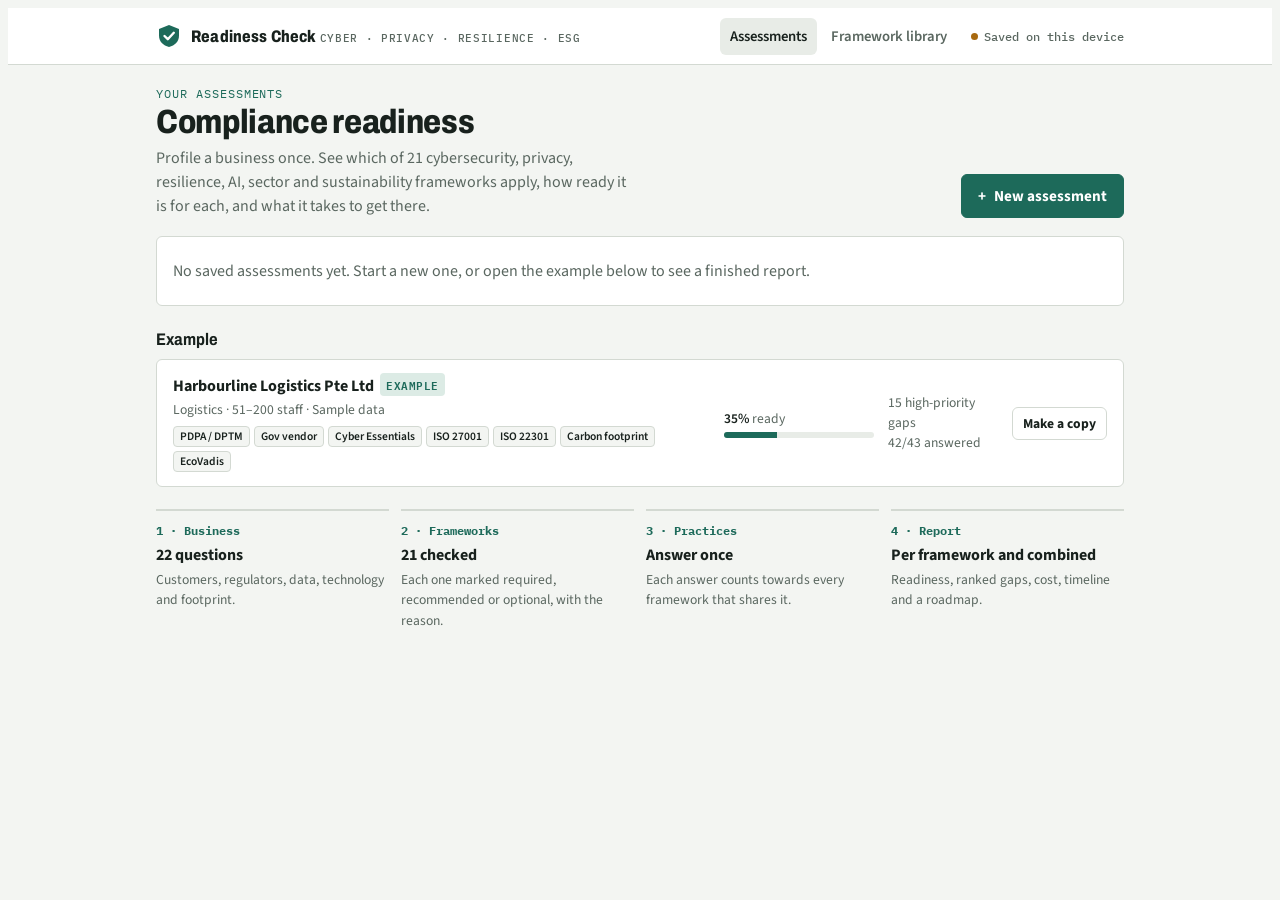
==== artifact.html @ 3aeae79e "Compliance Readiness Check: multi-framework self-assessment app Self-assessment web app covering 21 " ====
<title>Compliance Readiness Check</title>
<link rel="preconnect" href="https://fonts.googleapis.com">
<link rel="preconnect" href="https://fonts.gstatic.com" crossorigin>
<link rel="stylesheet" href="https://fonts.googleapis.com/css2?family=Archivo:wdth,wght@75..100,500..800&family=Source+Sans+3:wght@400;600;700&family=IBM+Plex+Mono:wght@400;500&display=swap">
<style>
/* Layout: app shell — sticky app bar; views: Assessments, 4-step workspace (Business, Frameworks, Practices, Report), Framework library, Consultant desk; auditor's-ledger rows, IDs in mono */
:root{
  --bg:#F3F5F2; --surface:#FFFFFF; --sunk:#E8ECE7; --line:#D3D9D2;
  --fg:#18211D; --muted:#5A6760; --accent:#1D6A5A; --accent-soft:#DCEBE5; --on-accent:#FFFFFF;
  --good:#2F7A4B; --good-soft:#DDEFE2; --warn:#A8690F; --warn-soft:#F6E8CF; --bad:#B03A33; --bad-soft:#F6DEDA; --na:#7C8680; --na-soft:#E6E9E5;
  --f-display:"Archivo","Arial Narrow",system-ui,sans-serif;
  --f-body:"Source Sans 3","Segoe UI",system-ui,sans-serif;
  --f-mono:"IBM Plex Mono",ui-monospace,Menlo,Consolas,monospace;
  --r:6px;
}
@media (prefers-color-scheme: dark){:root:not([data-theme="light"]){
  --bg:#111715; --surface:#18201D; --sunk:#1F2925; --line:#2E3A35;
  --fg:#E4EBE7; --muted:#9AA8A1; --accent:#5FC0A6; --accent-soft:#1B3A33; --on-accent:#0D1714;
  --good:#6CC58F; --good-soft:#1C3527; --warn:#E3AA52; --warn-soft:#3A2D16; --bad:#EE8078; --bad-soft:#3E211E; --na:#8E9993; --na-soft:#262E2B; color-scheme:dark}}
:root[data-theme="dark"]{
  --bg:#111715; --surface:#18201D; --sunk:#1F2925; --line:#2E3A35;
  --fg:#E4EBE7; --muted:#9AA8A1; --accent:#5FC0A6; --accent-soft:#1B3A33; --on-accent:#0D1714;
  --good:#6CC58F; --good-soft:#1C3527; --warn:#E3AA52; --warn-soft:#3A2D16; --bad:#EE8078; --bad-soft:#3E211E; --na:#8E9993; --na-soft:#262E2B; color-scheme:dark}
*{box-sizing:border-box}
body{background:var(--bg);color:var(--fg);font-family:var(--f-body);font-size:16px;line-height:1.5}
.wrap{max-width:1000px;margin:0 auto;padding-inline:16px;padding-block:20px 64px}
h1,h2,h3{font-family:var(--f-display);font-stretch:85%;text-wrap:balance;margin:0;line-height:1.15}
h1{font-size:clamp(1.5rem,4vw,2.1rem);font-weight:800;letter-spacing:-.01em}
h2{font-size:1.3rem;font-weight:700}
h3{font-size:1.05rem;font-weight:700}
.mono{font-family:var(--f-mono);font-size:.85em}
.eyebrow{font-family:var(--f-mono);font-size:.75rem;letter-spacing:.08em;text-transform:uppercase;color:var(--accent)}
.muted{color:var(--muted)}
.meta{font-size:.85rem;color:var(--muted)}

/* App bar */
.appbar{position:sticky;top:env(safe-area-inset-top,0px);z-index:10;background:var(--surface);border-bottom:1px solid var(--line)}
.appbar .in{max-width:1000px;margin:0 auto;padding-inline:16px;display:flex;align-items:center;gap:14px;min-height:56px;flex-wrap:wrap}
.brand{display:flex;align-items:center;gap:9px;font:800 1.05rem var(--f-display);font-stretch:80%;letter-spacing:.01em;background:none;border:0;color:var(--fg);cursor:pointer;padding:0}
.brand svg{flex:none}
.brand small{font:500 .7rem var(--f-mono);color:var(--muted);letter-spacing:.06em;text-transform:uppercase;font-stretch:100%}
.appnav{display:flex;gap:4px;margin-left:auto}
.appnav button{font:600 .92rem var(--f-body);background:none;border:0;color:var(--muted);padding:8px 10px;border-radius:var(--r);cursor:pointer}
.appnav button[aria-current="page"]{color:var(--fg);background:var(--sunk)}
.savestate{font:500 .75rem var(--f-mono);color:var(--muted);display:flex;align-items:center;gap:6px;white-space:nowrap}
.savestate::before{content:"";width:7px;height:7px;border-radius:50%;background:var(--c,var(--na))}
@media (max-width:560px){.brand small{display:none}.savestate{order:3;width:100%;padding-bottom:8px}.appbar .in{gap:8px}}

button:focus-visible,input:focus-visible,select:focus-visible,label.opt:focus-within,.row:focus-visible{outline:2px solid var(--accent);outline-offset:2px}
.btn{font:700 .95rem var(--f-body);border-radius:var(--r);padding:10px 16px;cursor:pointer;border:1px solid var(--accent);background:var(--accent);color:var(--on-accent);display:inline-flex;gap:8px;align-items:center;justify-content:center}
.btn.ghost{background:transparent;color:var(--accent)}
.btn.small{padding:6px 10px;font-size:.85rem}
.btn.danger{background:var(--bad);border-color:var(--bad);color:var(--on-accent)}
.btn.plain{background:transparent;border-color:var(--line);color:var(--fg)}
.linkbtn{background:none;border:0;color:var(--accent);font:600 .9rem var(--f-body);cursor:pointer;padding:4px 0}

/* Home */
.pagehead{display:flex;flex-wrap:wrap;gap:12px;align-items:flex-end;justify-content:space-between;margin-bottom:18px}
.pagehead p{margin:4px 0 0;max-width:60ch;color:var(--muted)}
.list{background:var(--surface);border:1px solid var(--line);border-radius:var(--r);overflow:hidden}
.row{display:grid;grid-template-columns:minmax(0,1fr) 150px 110px auto;gap:14px;align-items:center;padding:14px 16px;border-top:1px solid var(--line);cursor:pointer;background:transparent;width:100%;text-align:left;color:inherit;font:inherit}
.row:first-child{border-top:0}
.row:hover{background:var(--bg)}
.row .who{min-width:0;display:flex;flex-direction:column;gap:2px}
.row .who strong{overflow-wrap:anywhere}
.mini{display:flex;flex-direction:column;gap:4px}
.mini .track{height:6px;background:var(--sunk);border-radius:99px;overflow:hidden}
.mini .track i{display:block;height:100%;background:var(--accent)}
.mini span{font:600 .85rem var(--f-body);font-variant-numeric:tabular-nums}
.tag{font:600 .7rem var(--f-mono);letter-spacing:.05em;text-transform:uppercase;border-radius:4px;padding:2px 6px;background:var(--accent-soft);color:var(--accent);margin-left:6px;vertical-align:1px}
.rowact{display:flex;gap:6px;align-items:center;justify-content:flex-end}
.confirm{grid-column:1/-1;display:flex;flex-wrap:wrap;gap:8px;align-items:center;background:var(--bad-soft);border-radius:var(--r);padding:8px 10px;font-size:.93rem}
.empty{padding:22px 16px;color:var(--muted)}
@media (max-width:640px){.row{grid-template-columns:minmax(0,1fr) auto}.row .hi{display:none}.row .mini{grid-column:1/-1;grid-row:2}}
.how{display:grid;grid-template-columns:repeat(auto-fit,minmax(220px,1fr));gap:12px;margin-top:22px}
.how div{border-top:2px solid var(--line);padding-top:10px;display:flex;flex-direction:column;gap:3px}
.how b{font-family:var(--f-mono);font-size:.78rem;color:var(--accent)}

/* Workspace */
.wshead{display:flex;flex-direction:column;gap:6px;margin-bottom:14px}
.crumb{display:flex;gap:8px;align-items:center}
.banner{display:flex;flex-wrap:wrap;gap:8px 14px;align-items:center;justify-content:space-between;background:var(--warn-soft);border:1px solid var(--line);border-radius:var(--r);padding:10px 14px;margin-bottom:14px;font-size:.93rem}
.steps{display:grid;grid-template-columns:repeat(3,1fr);gap:6px;margin-bottom:14px}
.steps button{font:600 .95rem var(--f-body);background:transparent;color:var(--muted);border:1px solid var(--line);border-radius:var(--r);padding:9px 6px;cursor:pointer;display:flex;gap:6px;align-items:center;justify-content:center}
.steps button .n{font-family:var(--f-mono);font-size:.8rem}
.steps button[aria-selected="true"]{background:var(--accent);color:var(--on-accent);border-color:var(--accent)}
.progress{display:flex;align-items:center;gap:10px;font-size:.9rem;color:var(--muted)}
.progress .track{flex:1;height:6px;background:var(--sunk);border-radius:99px;overflow:hidden}
.progress .track i{display:block;height:100%;background:var(--accent)}
.panel{display:flex;flex-direction:column;gap:14px}
.q{background:var(--surface);border:1px solid var(--line);border-radius:var(--r);padding:14px 16px;display:flex;flex-direction:column;gap:10px;min-width:0}
.q .lbl{font-weight:700}
.q .help{font-size:.9rem;color:var(--muted);margin-top:-6px}
input[type=text],input[type=search],select{font:inherit;color:var(--fg);background:var(--bg);border:1px solid var(--line);border-radius:var(--r);padding:9px 10px;width:100%}
.opts{display:flex;flex-wrap:wrap;gap:8px}
label.opt{display:inline-flex;align-items:center;gap:7px;border:1px solid var(--line);border-radius:999px;padding:6px 12px;cursor:pointer;background:var(--bg);font-size:.95rem;user-select:none}
label.opt input{accent-color:var(--accent);margin:0}
label.opt:has(input:checked){background:var(--accent-soft);border-color:var(--accent)}
.grid2{display:grid;grid-template-columns:repeat(auto-fit,minmax(280px,1fr));gap:14px}
.ctrls{display:flex;flex-wrap:wrap;gap:4px}
.cid{font-family:var(--f-mono);font-size:.75rem;background:var(--sunk);color:var(--muted);border-radius:4px;padding:1px 6px}
.tri{display:grid;grid-template-columns:repeat(3,1fr);gap:6px}
.tri label{display:flex;justify-content:center;align-items:center;border:1px solid var(--line);border-radius:var(--r);padding:8px 4px;cursor:pointer;font-weight:600;font-size:.93rem;background:var(--bg)}
.tri input{position:absolute;opacity:0;pointer-events:none}
.tri label:focus-within{outline:2px solid var(--accent);outline-offset:2px}
.tri label.y:has(input:checked){background:var(--good-soft);border-color:var(--good);color:var(--good)}
.tri label.p:has(input:checked){background:var(--warn-soft);border-color:var(--warn);color:var(--warn)}
.tri label.x:has(input:checked){background:var(--bad-soft);border-color:var(--bad);color:var(--bad)}
.nav{display:flex;justify-content:space-between;gap:10px;flex-wrap:wrap;align-items:center}

/* Report */
section.card{background:var(--surface);border:1px solid var(--line);border-radius:var(--r);padding:16px;display:flex;flex-direction:column;gap:12px;min-width:0}
.tiles{display:grid;grid-template-columns:repeat(auto-fit,minmax(150px,1fr));gap:10px}
.tile{background:var(--surface);border:1px solid var(--line);border-radius:var(--r);padding:12px 14px;display:flex;flex-direction:column;gap:2px}
.tile .v{font-family:var(--f-display);font-stretch:80%;font-weight:800;font-size:2rem;line-height:1.1;font-variant-numeric:tabular-nums}
.tile .k{font-size:.85rem;color:var(--muted)}
.tile.lead{background:var(--accent);color:var(--on-accent);border-color:var(--accent)}
.tile.lead .k{color:var(--on-accent);opacity:.85}
.exports{display:flex;flex-wrap:wrap;gap:8px;align-items:center}
.bars{display:flex;flex-direction:column;gap:10px}
.bar{display:grid;grid-template-columns:minmax(110px,160px) 1fr 52px;gap:10px;align-items:center;font-size:.93rem}
.bar .track{height:12px;background:var(--sunk);border-radius:99px;overflow:hidden;display:flex}
.bar .track i{display:block;height:100%}
.bar .pct{text-align:right;font-variant-numeric:tabular-nums;font-weight:700}
.legend{display:flex;gap:14px;flex-wrap:wrap;font-size:.82rem;color:var(--muted)}
.legend span::before{content:"";display:inline-block;width:10px;height:10px;border-radius:2px;margin-right:5px;vertical-align:-1px;background:var(--c)}
.gap{display:grid;grid-template-columns:auto 1fr;gap:4px 12px;padding:12px 0;border-top:1px solid var(--line)}
.gap:first-of-type{border-top:0;padding-top:0}
.gap .body{min-width:0;display:flex;flex-direction:column;gap:4px}
.pill{font:600 .72rem var(--f-mono);letter-spacing:.05em;text-transform:uppercase;border-radius:4px;padding:2px 7px;white-space:nowrap;align-self:start}
.pill.High,.pill.No{background:var(--bad-soft);color:var(--bad)}
.pill.Medium,.pill.Partly{background:var(--warn-soft);color:var(--warn)}
.pill.Low,.pill.Yes{background:var(--good-soft);color:var(--good)}
.pill.Excluded{background:var(--na-soft);color:var(--na)}
.clauses{display:grid;grid-template-columns:repeat(auto-fit,minmax(260px,1fr));gap:8px}
.clause{display:flex;gap:10px;align-items:flex-start;padding:8px 10px;background:var(--bg);border-radius:var(--r);font-size:.93rem}
.clause .mono{color:var(--muted);min-width:3.2em}
.clause .t{flex:1;min-width:0}
.phases{display:grid;grid-template-columns:repeat(auto-fit,minmax(200px,1fr));gap:10px}
.phase{border-top:3px solid var(--accent);background:var(--bg);border-radius:0 0 var(--r) var(--r);padding:10px 12px;display:flex;flex-direction:column;gap:6px}
.phase ul{margin:0;padding-left:18px;font-size:.9rem}
.phase .when{font-family:var(--f-mono);font-size:.78rem;color:var(--muted)}
.scope{background:var(--bg);border-left:3px solid var(--accent);padding:10px 14px;margin:0;max-width:72ch}
.oblig{display:flex;flex-direction:column}
.oblig div{display:flex;flex-direction:column;padding:8px 0;border-top:1px solid var(--line)}
.oblig div:first-child{border-top:0}
.filters{display:flex;flex-wrap:wrap;gap:6px;align-items:center}
.chip{font:600 .85rem var(--f-body);border:1px solid var(--line);background:var(--bg);color:var(--fg);border-radius:999px;padding:5px 11px;cursor:pointer}
.chip[aria-pressed="true"]{background:var(--fg);color:var(--bg);border-color:var(--fg)}
.tablewrap{overflow-x:auto;border:1px solid var(--line);border-radius:var(--r);background:var(--surface)}
table{border-collapse:collapse;width:100%;min-width:560px;font-size:.9rem}
th,td{text-align:left;padding:8px 10px;border-bottom:1px solid var(--line);vertical-align:top}
th{font:600 .75rem var(--f-mono);text-transform:uppercase;letter-spacing:.06em;color:var(--muted);background:var(--sunk)}
td.id{font-family:var(--f-mono);white-space:nowrap;font-size:.82rem}
td .why{display:block;font-size:.82rem;color:var(--muted)}
tbody tr:last-child td{border-bottom:0}
.toast{font-size:.85rem;color:var(--good)}
.toast.err{color:var(--bad)}
.libtools{display:flex;flex-direction:column;gap:10px;margin-bottom:12px}
@media (max-width:520px){.bar{grid-template-columns:1fr 46px}.bar .name{grid-column:1/-1}}
@media (prefers-reduced-motion:no-preference){#view>*{animation:fade .18s ease-out}@keyframes fade{from{opacity:.4}to{opacity:1}}}

/* Prospect call to action and forms */
.cta{display:flex;flex-wrap:wrap;gap:14px 24px;align-items:center;justify-content:space-between;background:var(--accent-soft);border:1px solid var(--accent);border-radius:var(--r);padding:18px}
.cta-text{flex:1 1 380px;min-width:0;display:flex;flex-direction:column;gap:6px}
.cta-text p{margin:0;max-width:66ch}
.cta-act{display:flex;flex-wrap:wrap;gap:8px}
a.btn{text-decoration:none}
.form{display:flex;flex-direction:column;gap:14px}
.field{display:flex;flex-direction:column;gap:6px;min-width:0}
.field>label,.flabel{font-weight:700;font-size:.93rem}
input[type=email],input[type=tel],input[type=number],textarea{font:inherit;color:var(--fg);background:var(--bg);border:1px solid var(--line);border-radius:var(--r);padding:9px 10px;width:100%}
textarea{resize:vertical}
textarea:focus-visible,input[type=email]:focus-visible,input[type=tel]:focus-visible,input[type=number]:focus-visible{outline:2px solid var(--accent);outline-offset:2px}
.consent{display:flex;gap:10px;align-items:flex-start;font-size:.93rem}
.consent input{accent-color:var(--accent);margin-top:4px;flex:none}
.ferr{color:var(--bad);margin:0;font-size:.93rem;min-height:0}
.ferr:empty{display:none}
.sel{user-select:all;font-weight:600}
textarea.code{font-family:var(--f-mono);font-size:.8rem;word-break:break-all}
.btn:disabled{opacity:.6;cursor:wait}
/* Consultant desk and brief */
.pill.T-Hot{background:var(--bad-soft);color:var(--bad)}
.pill.T-Warm{background:var(--warn-soft);color:var(--warn)}
.pill.T-Cool{background:var(--na-soft);color:var(--na)}
.pill.big{font-size:.85rem;padding:5px 10px}
.briefhead{display:flex;flex-wrap:wrap;gap:10px 16px;align-items:flex-start;justify-content:space-between}
.briefhead>div{display:flex;flex-direction:column;gap:4px;min-width:0}
.kv{display:grid;grid-template-columns:max-content 1fr;gap:6px 18px;margin:0;font-size:.95rem}
.kv dt{color:var(--muted)}
.kv dd{margin:0;min-width:0;overflow-wrap:anywhere}
.talk{display:flex;flex-direction:column;gap:6px;padding-top:12px;border-top:1px solid var(--line)}
.talk:first-of-type{border-top:0;padding-top:0}
.talk ol{margin:0;padding-left:20px;display:flex;flex-direction:column;gap:4px}
.obj{margin:0;display:grid;gap:4px}
.obj dt{font-weight:700}
.obj dd{margin:0 0 8px;color:var(--muted)}
.steps-list{margin:0;padding-left:20px;display:flex;flex-direction:column;gap:3px}
th.num,td.num{text-align:right;white-space:nowrap;font-variant-numeric:tabular-nums}
tr.total td{font-weight:700;background:var(--accent-soft)}
tr.sub td{color:var(--muted)}
@media (max-width:520px){.kv{grid-template-columns:1fr;gap:0}.kv dd{margin-bottom:8px}}

/* Multi-framework */
.steps.four{grid-template-columns:repeat(4,1fr)}
.steps.two{grid-template-columns:repeat(2,1fr);max-width:460px}
@media (max-width:520px){.steps.four button{font-size:.85rem;padding:9px 2px}.steps.four .n{display:none}}
.secHead{grid-column:1/-1;font-size:1.05rem;margin-top:8px;display:flex;gap:8px;align-items:baseline}
.chips{display:flex;flex-wrap:wrap;gap:4px;margin-top:4px}
.fwchip{font:600 .72rem var(--f-body);border:1px solid var(--line);background:var(--bg);color:var(--fg);border-radius:4px;padding:1px 6px;white-space:nowrap}
.pill.L-required,.pill.L-requested{background:var(--bad-soft);color:var(--bad)}
.pill.L-recommended{background:var(--accent-soft);color:var(--accent)}
.pill.L-optional{background:var(--na-soft);color:var(--na)}
.summarybar{display:flex;flex-wrap:wrap;gap:10px 16px;align-items:center;justify-content:space-between;background:var(--surface);border:1px solid var(--line);border-radius:var(--r);padding:12px 14px}
.fwfam{display:flex;flex-direction:column;gap:10px}
.fwfam h2{font-size:1.05rem}
.fwgrid{display:grid;grid-template-columns:repeat(auto-fill,minmax(260px,1fr));gap:10px}
.fwcard{position:relative;display:flex;flex-direction:column;gap:6px;background:var(--surface);border:1px solid var(--line);border-radius:var(--r);padding:12px 14px 12px 42px;cursor:pointer;min-width:0}
.fwcard input{position:absolute;left:14px;top:15px;accent-color:var(--accent);width:17px;height:17px;margin:0}
.fwcard.on{border-color:var(--accent);box-shadow:inset 0 0 0 1px var(--accent)}
.fwcard:focus-within{outline:2px solid var(--accent);outline-offset:2px}
.fwtop{display:flex;justify-content:space-between;gap:8px;align-items:flex-start}
ul.why{margin:0;padding-left:18px;font-size:.88rem;color:var(--muted);display:flex;flex-direction:column;gap:2px}
.tabs{display:flex;gap:4px;overflow-x:auto;border-bottom:1px solid var(--line);padding-bottom:0;scrollbar-width:thin}
.tabs button{font:600 .9rem var(--f-body);background:none;border:0;border-bottom:3px solid transparent;color:var(--muted);padding:9px 12px;cursor:pointer;white-space:nowrap}
.tabs button[aria-selected="true"]{color:var(--fg);border-bottom-color:var(--accent)}
tr.click{cursor:pointer}
tr.click:hover td{background:var(--bg)}
tr.click:focus-visible{outline:2px solid var(--accent);outline-offset:-2px}
.fwhead{display:flex;flex-wrap:wrap;gap:10px 16px;align-items:flex-start;justify-content:space-between}
.fwhead>div{display:flex;flex-direction:column;gap:4px;min-width:0}
h2.big{font-size:clamp(1.3rem,3.5vw,1.7rem)}
.libgrid{display:grid;grid-template-columns:repeat(auto-fill,minmax(300px,1fr));gap:12px}
.libcard h2{font-size:1.2rem}
.kv.small{font-size:.88rem;gap:4px 14px}
.tile .v{overflow-wrap:anywhere}
.row .mini span:first-child::after{content:" ready";font-weight:400;color:var(--muted)}
details.more summary{cursor:pointer;color:var(--accent);font-weight:700;padding:10px 0}
details.more summary:focus-visible{outline:2px solid var(--accent);outline-offset:2px}

/* Entry paths and expectations */
.pathgrid{display:grid;grid-template-columns:repeat(auto-fit,minmax(260px,1fr));gap:12px;margin-top:16px}
.pathcard{display:flex;flex-direction:column;gap:8px;text-align:left;background:var(--surface);border:1px solid var(--line);border-radius:var(--r);padding:18px;cursor:pointer;font:inherit;color:inherit}
.pathcard:hover{border-color:var(--accent)}
.pathcard:focus-visible{outline:2px solid var(--accent);outline-offset:2px}
.ptitle{font-family:var(--f-display);font-stretch:85%;font-size:1.25rem;line-height:1.2;text-wrap:balance}
.pdesc{color:var(--muted);font-size:.95rem}
.pgo{margin-top:auto;font-weight:700;color:var(--accent)}
ul.plain{margin:0;padding-left:18px;display:flex;flex-direction:column;gap:3px;font-size:.93rem}
.note{display:flex;flex-wrap:wrap;gap:8px;align-items:center;justify-content:space-between;border-radius:var(--r);padding:10px 12px;font-size:.93rem;background:var(--sunk)}
.note.ok{background:var(--good-soft)}
.note.warn{background:var(--warn-soft)}
.intro{gap:8px}
.q.wide{grid-column:1/-1}
.askfam{display:flex;flex-direction:column;gap:6px;padding-top:6px}
.tier{display:flex;flex-direction:column;gap:10px}
.tierhead{display:flex;flex-wrap:wrap;gap:4px 12px;align-items:baseline}
.tierhead h2{font-size:1.2rem}
.plancard{position:relative;display:flex;flex-direction:column;gap:6px;background:var(--surface);border:1px solid var(--line);border-radius:var(--r);padding:12px 14px 12px 42px;cursor:pointer;min-width:0}
.plancard input{position:absolute;left:14px;top:15px;accent-color:var(--accent);width:17px;height:17px;margin:0}
.plancard.on{border-color:var(--accent);box-shadow:inset 0 0 0 1px var(--accent)}
.plancard:focus-within{outline:2px solid var(--accent);outline-offset:2px}
.facts{display:flex;flex-wrap:wrap;gap:6px 14px;font-size:.88rem;color:var(--muted);border-top:1px solid var(--line);padding-top:8px;margin-top:2px}
.facts b{color:var(--fg);font-variant-numeric:tabular-nums}
.feas{font:600 .72rem var(--f-mono);letter-spacing:.05em;text-transform:uppercase;border-radius:4px;padding:2px 7px;white-space:nowrap}
.feas.F-ok{background:var(--good-soft);color:var(--good)}
.feas.F-tight{background:var(--warn-soft);color:var(--warn)}
.feas.F-no{background:var(--bad-soft);color:var(--bad)}
.feas.F-none{background:var(--na-soft);color:var(--na)}
.feasrow{display:flex;flex-direction:column;gap:6px;padding:12px 0;border-top:1px solid var(--line)}
.feasrow:first-of-type{border-top:0;padding-top:0}
.fh{display:flex;gap:10px;align-items:center;flex-wrap:wrap}
.journey{display:flex;flex-direction:column;gap:10px}
.jlist{margin:0;padding-left:22px;display:flex;flex-direction:column;gap:6px}
.jlist li span{display:block}
.flowsteps{margin:0;padding-left:22px;display:grid;grid-template-columns:repeat(auto-fit,minmax(170px,1fr));gap:10px 18px}
.flowsteps li{display:flex;flex-direction:column;gap:2px}
.grid2.tight{gap:16px}
.grid2.tight h3{margin-bottom:6px}
.crumb .meta{margin:0 2px}
@media (max-width:560px){.steps button .n{display:none}.steps button{font-size:.82rem;padding:9px 2px}}
</style>
<header class="appbar">
  <div class="in">
    <button class="brand" type="button" data-nav="home" aria-label="Home">
      <svg width="26" height="26" viewBox="0 0 26 26" aria-hidden="true"><path d="M13 2 L23 6 V12.5 C23 18.5 18.8 22.6 13 24 C7.2 22.6 3 18.5 3 12.5 V6 Z" fill="var(--accent)"/><path d="M8.5 13 L11.8 16.2 L17.8 9.8" fill="none" stroke="var(--on-accent)" stroke-width="2.4" stroke-linecap="round" stroke-linejoin="round"/></svg>
      <span>Readiness Check <small>Cyber · Privacy · Resilience · ESG</small></span>
    </button>
    <nav class="appnav" aria-label="Main">
      <button type="button" data-nav="home" id="nav-home">Assessments</button>
      <button type="button" data-nav="library" id="nav-library">Framework library</button>
      <button type="button" data-nav="desk" id="nav-desk" hidden>Consultant desk</button>
    </nav>
    <span class="savestate" id="savestate" aria-live="polite">Saved on this device</span>
  </div>
</header>

<main class="wrap" id="view"></main>
<script>
const CONTROLS=[
["5.1","Policies for information security"],["5.2","Information security roles and responsibilities"],["5.3","Segregation of duties"],["5.4","Management responsibilities"],["5.5","Contact with authorities"],["5.6","Contact with special interest groups"],["5.7","Threat intelligence"],["5.8","Information security in project management"],["5.9","Inventory of information and other associated assets"],["5.10","Acceptable use of information and other associated assets"],["5.11","Return of assets"],["5.12","Classification of information"],["5.13","Labelling of information"],["5.14","Information transfer"],["5.15","Access control"],["5.16","Identity management"],["5.17","Authentication information"],["5.18","Access rights"],["5.19","Information security in supplier relationships"],["5.20","Addressing information security within supplier agreements"],["5.21","Managing information security in the ICT supply chain"],["5.22","Monitoring, review and change management of supplier services"],["5.23","Information security for use of cloud services"],["5.24","Incident management planning and preparation"],["5.25","Assessment and decision on information security events"],["5.26","Response to information security incidents"],["5.27","Learning from information security incidents"],["5.28","Collection of evidence"],["5.29","Information security during disruption"],["5.30","ICT readiness for business continuity"],["5.31","Legal, statutory, regulatory and contractual requirements"],["5.32","Intellectual property rights"],["5.33","Protection of records"],["5.34","Privacy and protection of PII"],["5.35","Independent review of information security"],["5.36","Compliance with policies, rules and standards"],["5.37","Documented operating procedures"],
["6.1","Screening"],["6.2","Terms and conditions of employment"],["6.3","Information security awareness, education and training"],["6.4","Disciplinary process"],["6.5","Responsibilities after termination or change of employment"],["6.6","Confidentiality or non-disclosure agreements"],["6.7","Remote working"],["6.8","Information security event reporting"],
["7.1","Physical security perimeters"],["7.2","Physical entry"],["7.3","Securing offices, rooms and facilities"],["7.4","Physical security monitoring"],["7.5","Protecting against physical and environmental threats"],["7.6","Working in secure areas"],["7.7","Clear desk and clear screen"],["7.8","Equipment siting and protection"],["7.9","Security of assets off-premises"],["7.10","Storage media"],["7.11","Supporting utilities"],["7.12","Cabling security"],["7.13","Equipment maintenance"],["7.14","Secure disposal or re-use of equipment"],
["8.1","User endpoint devices"],["8.2","Privileged access rights"],["8.3","Information access restriction"],["8.4","Access to source code"],["8.5","Secure authentication"],["8.6","Capacity management"],["8.7","Protection against malware"],["8.8","Management of technical vulnerabilities"],["8.9","Configuration management"],["8.10","Information deletion"],["8.11","Data masking"],["8.12","Data leakage prevention"],["8.13","Information backup"],["8.14","Redundancy of information processing facilities"],["8.15","Logging"],["8.16","Monitoring activities"],["8.17","Clock synchronization"],["8.18","Use of privileged utility programs"],["8.19","Installation of software on operational systems"],["8.20","Networks security"],["8.21","Security of network services"],["8.22","Segregation of networks"],["8.23","Web filtering"],["8.24","Use of cryptography"],["8.25","Secure development life cycle"],["8.26","Application security requirements"],["8.27","Secure system architecture and engineering principles"],["8.28","Secure coding"],["8.29","Security testing in development and acceptance"],["8.30","Outsourced development"],["8.31","Separation of development, test and production environments"],["8.32","Change management"],["8.33","Test information"],["8.34","Protection of information systems during audit testing"]
];
const THEMES={5:"Organizational",6:"People",7:"Physical",8:"Technological"};

/* ===================== Business profile ===================== */
const PROFILE_Q=[
 {id:"name",type:"text",label:"Company name",sec:"Company"},
 {id:"industry",type:"select",label:"Industry",opts:["Technology / SaaS","Financial services","Healthcare","Education","Logistics","Retail / F&B","Hospitality","Professional services","Manufacturing","Construction / Real estate","Government vendor"]},
 {id:"size",type:"radio",label:"Headcount",opts:["1–10","11–50","51–200","201–500","500+"]},
 {id:"status",type:"radio",label:"Company status",opts:[["private","Private company"],["sub","Part of a larger or listed group"],["listed","Listed on SGX"]]},
 {id:"customers",type:"check",label:"Who are your main customers?",sec:"Customers and regulation",opts:[["consumers","Consumers"],["sme","Other SMEs"],["mnc","Large companies or MNCs"],["gov","Government agencies"],["fi","Banks and financial institutions"],["hc","Hospitals and clinics"]]},
 {id:"markets",type:"check",label:"Customers or staff outside Singapore",opts:[["eu","EU or UK"],["us","United States"],["asean","Rest of ASEAN"],["other","Elsewhere"]]},
 {id:"regulated",type:"check",label:"Licensed or regulated by",opts:[["mas","MAS (financial licence)"],["moh","MOH (healthcare licence)"],["other","Another regulator"]]},
 {id:"driver",type:"radio",label:"Main reason for this work",opts:[["tender","Customer or tender requirement"],["reg","Regulator expectation"],["investor","Investor, group or listing requirement"],["internal","Internal risk management"]]},
 {id:"work",type:"radio",label:"How does the team work?",sec:"Technology",opts:[["office","Office only"],["hybrid","Hybrid"],["remote","Fully remote"]]},
 {id:"hosting",type:"radio",label:"Where do your systems run?",opts:[["cloud","Cloud only"],["hybrid","Cloud + own servers"],["onprem","Own server room"]]},
 {id:"dev",type:"radio",label:"Do you build software?",help:"Apps, websites or integrations that customers or staff use.",opts:[["none","No"],["inhouse","Yes, in-house"],["outsourced","Yes, outsourced"],["both","Both"]]},
 {id:"services",type:"check",label:"Do you provide any of these to clients?",opts:[["saas","Software or cloud platform (SaaS)"],["msp","Managed IT or outsourcing"],["dc","Data centre or hosting"]]},
 {id:"availability",type:"radio",label:"How critical is your uptime to customers?",opts:[["low","Short outages are tolerable"],["sla","Important: we have SLAs"],["critical","Critical: customers stop if we stop"]]},
 {id:"ai",type:"radio",label:"How do you use AI?",opts:[["none","Not at all"],["use","Staff use AI tools or bought-in AI features"],["build","We build AI into products or services"]]},
 {id:"it",type:"radio",label:"Who runs your IT?",opts:[["inhouse","In-house team"],["msp","Managed service provider"],["mix","Mix"],["none","No one formally"]]},
 {id:"suppliers",type:"radio",label:"IT and data suppliers",help:"Cloud, SaaS, MSPs, developers and anyone who touches your data.",opts:[["few","Under 5"],["some","5–20"],["many","Over 20"]]},
 {id:"data",type:"check",label:"What data do you handle?",sec:"Data and payments",opts:[["pii","Customer personal data"],["nric","NRIC or ID numbers"],["card","Payment card data"],["health","Health data"],["children","Children's data"],["fin","Financial records"]]},
 {id:"payments",type:"radio",label:"How do you take card payments?",opts:[["none","We don't take cards"],["hosted","Through a provider's terminal or hosted page"],["direct","We process or store card data ourselves"]]},
 {id:"footprint",type:"check",label:"Physical footprint",sec:"Operations and sustainability",opts:[["office","Offices"],["factory","Factory or production"],["logistics","Warehouses or vehicle fleet"],["energy","Large energy use (54 TJ a year or more)"],["euexport","Export goods to the EU"]]},
 {id:"esgAsk",type:"radio",label:"Have customers, banks or investors asked for sustainability or carbon data?",opts:[["no","No"],["some","Some questionnaires"],["required","Yes, it's in contracts or tenders"]]},
 {id:"certs",type:"check",label:"Certifications you already hold",sec:"Existing certifications",opts:[["ce","Cyber Essentials"],["ct","Cyber Trust"],["iso27001","ISO 27001"],["soc2","SOC 2"],["pci","PCI DSS"],["dptm","DPTM"],["iso9001","ISO 9001"],["iso14001","ISO 14001"]]}
];
const PROFILE_DEFAULT={name:"",industry:"Technology / SaaS",size:"11–50",status:"private",customers:[],markets:[],regulated:[],driver:"tender",work:"hybrid",hosting:"cloud",dev:"none",services:[],availability:"low",ai:"use",it:"inhouse",suppliers:"few",data:[],payments:"none",footprint:["office"],esgAsk:"no",certs:[]};
const has=(p,k,v)=>Array.isArray(p[k])&&p[k].includes(v);
const isProvider=p=>has(p,"services","saas")||has(p,"services","msp")||has(p,"services","dc");
const isHealth=p=>p.industry==="Healthcare"||has(p,"data","health")||has(p,"regulated","moh")||has(p,"customers","hc");
const isGov=p=>p.industry==="Government vendor"||has(p,"customers","gov");
const isFiSide=p=>has(p,"regulated","mas")||has(p,"customers","fi")||p.industry==="Financial services";

/* ===================== Practice library =====================
   Answered once, credited to every framework that uses it.
   c = ISO 27001 Annex A controls; w = weight; e = effort S/M/L; g = what good looks like;
   ev = evidence to request; ask = discovery question; wk = what the consultant delivers */
const AREAS=["Governance and risk","People","Assets and access","Operations and monitoring","Suppliers and legal","Development","Privacy","Card payments","Resilience and service","Financial regulation","AI","Cloud","Sector rules","Sustainability"];
const PRACTICES=[
 {id:"P1",area:"Governance and risk",q:"A written information security policy, approved by management",help:"Signed off, published to staff, reviewed yearly.",c:["5.1","5.4","5.36","5.37"],w:3,e:"S",g:"Approved security policy and topic policies, communicated to staff and reviewed yearly.",ev:"Signed policy with version history; staff acknowledgement records.",ask:"Who signed off your current security policies, and when were they last reviewed?",wk:"Draft the policy set, tailored to their operations."},
 {id:"P21",area:"Governance and risk",q:"A formal risk assessment reviewed by management in the last 12 months",help:"A risk register with owners, ratings and treatment decisions.",c:[],w:3,e:"M",g:"Documented risk method, risk register with owners, treatment plan approved by management.",ev:"Risk register; risk method; minutes accepting residual risk.",ask:"What are the three risks your management worries about most?",wk:"Run risk workshops; build the register, treatment plan and risk acceptance."},
 {id:"P2",area:"Governance and risk",q:"A named person accountable for security, with defined roles",help:"Including contacts with CSA/SingCERT, police and industry groups.",c:["5.2","5.3","5.5","5.6"],w:2,e:"S",g:"Named owner with authority, a RACI, and an authority contacts list.",ev:"Org chart with security roles; appointment memo.",ask:"Who would lead this internally, and how much of their week can they give it?",wk:"Define roles and RACI; coach the internal lead."},
 {id:"P9",area:"Governance and risk",q:"Internal audits by someone independent of the work",c:["5.35"],w:3,e:"M",g:"Independent internal audit with corrective actions tracked, before any external audit.",ev:"Audit programme; internal audit report; corrective action log.",ask:"Has anyone outside IT ever audited your practices?",wk:"Run the internal audit as independent auditor; train an internal auditor."},
 {id:"P10",area:"People",q:"Background checks, NDAs and security terms in employment contracts",c:["6.1","6.2","6.4","6.5","6.6"],w:1,e:"S",g:"Screening, NDAs, security clauses and a disciplinary process for staff and contractors.",ev:"Employment contract template; NDA; screening records.",ask:"Do contractors and interns sign the same NDA as staff?",wk:"HR security clauses and onboarding and offboarding checklists."},
 {id:"P11",area:"People",q:"Security awareness training for all staff at least yearly",help:"Phishing, clear desk and screen, reporting.",c:["6.3","7.7"],w:2,e:"S",g:"Yearly training for all staff, phishing simulations, completion tracked.",ev:"Training records with completion rate; phishing results.",ask:"When did staff last have security training, and how is completion tracked?",wk:"Awareness programme, training deck and one phishing simulation."},
 {id:"P19",area:"People",q:"A remote working policy that staff follow",c:["6.7"],w:1,e:"S",show:p=>p.work!=="office",g:"Remote working policy covering devices, home networks and screen privacy.",ev:"Remote working policy; staff acknowledgements.",ask:"What devices and networks do staff use at home?",wk:"Remote working policy."},
 {id:"P3",area:"Assets and access",q:"An up-to-date inventory of devices, systems and data",help:"With owners and a data classification scheme.",c:["5.9","5.10","5.11","5.12","5.13"],w:2,e:"M",g:"Register of hardware, SaaS and data sets with owners and classification labels.",ev:"Asset register export; classification policy.",ask:"Can you list every SaaS tool that holds customer data today?",wk:"Build the asset and data inventory; set a classification scheme."},
 {id:"P4",area:"Assets and access",q:"MFA and joiner, mover, leaver access reviews",help:"Access granted by role, admin accounts limited, reviewed quarterly.",c:["5.15","5.16","5.17","5.18","8.2","8.3","8.5","8.18"],w:3,e:"M",g:"MFA on every account, role-based access, quarterly reviews, same-day leaver removal.",ev:"MFA enforcement settings; last access review; three recent leaver checklists.",ask:"When someone leaves, how fast are all their accounts disabled, and how do you know?",wk:"Access control policy, joiner-mover-leaver process and review templates."},
 {id:"P12",area:"Assets and access",q:"Managed laptops and phones with encryption and anti-malware",help:"Device management, disk encryption, USB and data-leak controls.",c:["7.9","7.10","8.1","8.7","8.12","8.24"],w:2,e:"M",g:"Every device enrolled in management, encrypted, with endpoint protection.",ev:"Device management compliance report; encryption status.",ask:"Do staff read work email on personal phones or laptops?",wk:"Endpoint standard; help select device management and endpoint tools."},
 {id:"P17",area:"Assets and access",q:"Physical security of office and equipment",help:"Entry control, CCTV or alarms, equipment maintenance and secure disposal.",c:["7.1","7.2","7.3","7.4","7.5","7.6","7.8","7.11","7.12","7.13","7.14"],w:1,e:"M",g:"Controlled entry, visitor log, protected equipment, certified disposal.",ev:"Visitor log; access card list; disposal certificates.",ask:"How are old laptops and hard drives disposed of?",wk:"Walk-through review of office physical security."},
 {id:"P13",area:"Operations and monitoring",q:"Regular patching and vulnerability scanning",help:"With threat advisories tracked and secure baseline configs.",c:["5.7","8.8","8.9","8.19"],w:2,e:"M",g:"Monthly patching against target times, quarterly scans, hardened baselines.",ev:"Patch compliance report; recent scan results.",ask:"How would you know if a critical patch was missing on a server today?",wk:"Vulnerability management procedure and baseline configurations."},
 {id:"P14",area:"Operations and monitoring",q:"Central logging and monitoring of key systems",c:["8.6","8.15","8.16","8.17","8.34"],w:2,e:"L",g:"Logs from key systems collected centrally, retained and reviewed with alerts.",ev:"List of log sources; retention settings; alert review records.",ask:"If an admin account was misused last week, could you tell?",wk:"Logging standard; advise on log tooling or managed detection."},
 {id:"P15",area:"Operations and monitoring",q:"Firewalls, network segmentation and web filtering",c:["8.20","8.21","8.22","8.23"],w:2,e:"M",g:"Managed firewalls, segmented networks, web filtering, separate guest Wi-Fi.",ev:"Network diagram; last firewall rule review.",ask:"Is guest Wi-Fi separate from the office network?",wk:"Network security review and an up-to-date diagram."},
 {id:"P16",area:"Operations and monitoring",q:"Changes to systems are requested, approved and recorded",c:["5.8","8.32"],w:1,e:"S",g:"Changes logged, approved, tested and reversible.",ev:"Change tickets with approvals and test notes.",ask:"How was your last major system change approved and tested?",wk:"Change management procedure and ticket template."},
 {id:"P6",area:"Operations and monitoring",q:"An incident response plan that staff know how to trigger",help:"Reporting channel, triage, breach notification, lessons learned.",c:["5.24","5.25","5.26","5.27","5.28","6.8"],w:3,e:"M",g:"Tested incident plan, including PDPC notification within 3 calendar days of assessing a notifiable breach.",ev:"Incident response plan; incident log; tabletop exercise record.",ask:"What happened the last time someone clicked a phishing link or lost a laptop?",wk:"Incident plan and playbooks; run one tabletop exercise."},
 {id:"P7",area:"Operations and monitoring",q:"Backups and a business continuity plan, tested in the last year",c:["5.29","5.30","8.13","8.14"],w:2,e:"M",g:"Backups proven by restore tests; continuity plan exercised yearly.",ev:"Restore test record; continuity plan; exercise report.",ask:"If your main system went down this morning, how long until you could operate?",wk:"Continuity plan and restore test plan."},
 {id:"P5",area:"Suppliers and legal",q:"Supplier security checks and security clauses in contracts",help:"Including cloud and SaaS providers.",c:["5.19","5.20","5.21","5.22","5.23"],w:2,e:"M",g:"Supplier register tiered by risk, security clauses, yearly reviews, provider reports on file.",ev:"Supplier register; contract clauses; ISO or SOC 2 reports from key providers.",ask:"Which suppliers can reach your systems or customer data?",wk:"Supplier risk process, contract clause pack, review of top suppliers."},
 {id:"P8",area:"Suppliers and legal",q:"A register of legal and contract obligations, with a DPO for PDPA",c:["5.31","5.32","5.33","5.34"],w:2,e:"S",g:"Register of legal, regulatory and contract duties; DPO appointed.",ev:"Legal register; DPO details on BizFile; data protection policy.",ask:"Who is your DPO, and do customer contracts set security obligations?",wk:"Legal and contractual register; PDPA alignment review."},
 {id:"P20",area:"Suppliers and legal",q:"Rules for sharing, retaining and deleting data",help:"Secure file transfer, retention schedule, masking personal data where not needed.",c:["5.14","8.10","8.11"],w:2,e:"S",g:"Transfer rules by classification, a retention schedule and secure deletion.",ev:"Retention schedule; deletion records; file-sharing settings.",ask:"How long do you keep customer records, and who deletes them?",wk:"Retention and information transfer procedures."},
 {id:"P18",area:"Development",q:"Secure development practices",help:"Code review, security testing, separate test and production, no live data in test.",c:["8.4","8.25","8.26","8.27","8.28","8.29","8.30","8.31","8.33"],w:2,e:"L",show:p=>p.dev!=="none",g:"Secure development life cycle with code review, scanning, pen tests and separate environments.",ev:"Code review records; latest pen test report; environment diagram.",ask:"When was your application last penetration tested, and by whom?",wk:"Secure development procedure; scope the pen test; developer contract clauses."},
 {id:"O1",area:"Development",q:"Data processing is checked for completeness and accuracy",help:"Input validation, reconciliations, error handling for customer transactions.",c:[],w:1,e:"M",show:p=>isProvider(p),g:"Processing controls with reconciliations and error queues reviewed.",ev:"Reconciliation reports; error-handling procedure.",ask:"How do you know a customer transaction was processed completely and correctly?",wk:"Processing integrity controls and evidence pack."},
 {id:"Q1",area:"Privacy",q:"Customers are told what personal data is collected and why, and consent is recorded",help:"Privacy notice, purpose statements, consent records and withdrawal.",c:[],w:2,e:"S",g:"Clear notices at every collection point, consent recorded, withdrawal honoured.",ev:"Privacy notice; consent records; withdrawal requests log.",ask:"Where do you collect personal data, and what does the customer see at that moment?",wk:"Data protection notices and consent workflow."},
 {id:"Q2",area:"Privacy",q:"Access and correction requests are handled on time, with a log",help:"PDPA expects a response as soon as reasonably possible, generally within 30 days.",c:[],w:2,e:"S",g:"A request procedure, response templates and a request log.",ev:"Request log; two sample responses.",ask:"If a customer asked today for all the data you hold on them, who would handle it?",wk:"Access and correction procedure and templates."},
 {id:"Q3",area:"Privacy",q:"A personal data map, including transfers outside Singapore",help:"Where personal data flows, which systems hold it, which countries it goes to.",c:[],w:2,e:"M",g:"Data inventory map with systems, purposes, retention and overseas transfers, with safeguards.",ev:"Data inventory map; transfer agreements.",ask:"Which of your systems store personal data overseas?",wk:"Personal data inventory map and transfer assessment."},
 {id:"Q4",area:"Privacy",q:"The Do Not Call Registry is checked before marketing calls or messages",c:[],w:1,e:"S",show:p=>has(p,"customers","consumers"),g:"DNC checks before each campaign, with records kept.",ev:"DNC check receipts; campaign records.",ask:"How do you check numbers before SMS or WhatsApp marketing?",wk:"DNC compliance procedure."},
 {id:"Q5",area:"Privacy",q:"Data protection impact assessments for new systems and projects",c:[],w:1,e:"S",g:"DPIA template used for new systems, with sign-off.",ev:"Completed DPIAs.",ask:"When you launched your last new system, did anyone assess the privacy risk?",wk:"DPIA template and two worked DPIAs."},
 {id:"Q6",area:"Privacy",q:"Data processing agreements with vendors that handle personal data",c:[],w:2,e:"S",g:"Data processing clauses with every vendor that handles personal data.",ev:"Signed data processing agreements.",ask:"Do your vendors' contracts say what they may do with your customers' data?",wk:"Data processing agreement template and vendor rollout."},
 {id:"Q7",area:"Privacy",q:"Records of processing, with a lawful basis for each activity",help:"Required under GDPR, plus an EU representative where needed.",c:[],w:2,e:"M",show:p=>has(p,"markets","eu"),g:"Records of processing activities with lawful basis; EU representative appointed where required.",ev:"Records of processing; representative appointment.",ask:"What is your lawful basis for processing EU customers' data?",wk:"Records of processing and lawful basis assessment."},
 {id:"C1",area:"Card payments",q:"Card data is minimised: tokenisation or a hosted page, no stored card numbers",c:[],w:3,e:"M",show:p=>p.payments!=="none",g:"Cardholder data environment scoped and minimised; full card numbers never stored.",ev:"Data flow diagram; payment provider contract; storage scan results.",ask:"Do card numbers ever pass through or rest on your own systems?",wk:"Scope and reduce the card data environment."},
 {id:"C2",area:"Card payments",q:"Quarterly external scans by an approved scanning vendor, and yearly penetration tests",c:[],w:2,e:"M",show:p=>p.payments!=="none",g:"Passing quarterly ASV scans and a yearly pen test of the card environment.",ev:"Four quarterly ASV reports; pen test report.",ask:"Who runs your approved vendor scans today?",wk:"Testing schedule and remediation tracking."},
 {id:"C3",area:"Card payments",q:"Payment page scripts and changes are monitored to stop card skimming",c:[],w:2,e:"M",show:p=>p.payments!=="none",g:"Inventory of payment page scripts with change detection.",ev:"Script inventory; change detection alerts.",ask:"How would you know if someone injected a script into your checkout page?",wk:"Payment page script controls."},
 {id:"R1",area:"Resilience and service",q:"Business impact analysis with recovery targets for each critical service",help:"Recovery time and data loss targets agreed with management.",c:[],w:3,e:"M",g:"BIA covering critical services with recovery time and data loss targets.",ev:"BIA report with RTO and RPO per service.",ask:"Which services must be back first, and how fast?",wk:"Business impact analysis and recovery targets."},
 {id:"R2",area:"Resilience and service",q:"A crisis team, call tree and communication plan, exercised",c:[],w:2,e:"S",g:"Crisis team with roles, call tree and stakeholder messages, exercised yearly.",ev:"Crisis plan; exercise report.",ask:"Who decides and who speaks to customers in a major outage?",wk:"Crisis management plan and exercise."},
 {id:"R3",area:"Resilience and service",q:"Disaster recovery or failover for critical systems, tested yearly",c:[],w:3,e:"L",g:"Tested failover meeting recovery targets.",ev:"DR test report showing time to recover.",ask:"When did you last fail over a critical system, and how long did it take?",wk:"DR plan and test."},
 {id:"R4",area:"Resilience and service",q:"Availability and capacity monitored against SLAs, with alerts",c:[],w:2,e:"M",show:p=>p.availability!=="low"||isProvider(p),g:"Uptime and capacity dashboards, alerting, monthly SLA reports.",ev:"SLA reports; monitoring alerts.",ask:"What was your uptime last quarter, and how do you measure it?",wk:"Availability and capacity management process."},
 {id:"S1",area:"Resilience and service",q:"A service catalogue and SLAs agreed with customers, reported monthly",c:[],w:2,e:"M",show:p=>isProvider(p),g:"Service catalogue, SLAs and monthly service reports.",ev:"Service catalogue; SLA reports.",ask:"What do your customers' SLAs promise, and where are they reported?",wk:"Service catalogue and service level management."},
 {id:"S2",area:"Resilience and service",q:"Incident, problem and request processes in a ticketing tool, with root-cause reviews",c:[],w:2,e:"M",show:p=>isProvider(p),g:"Tickets classified and tracked; problem reviews for repeat incidents.",ev:"Ticket statistics; two problem records.",ask:"How do you stop the same incident happening twice?",wk:"Incident, request and problem management processes."},
 {id:"S3",area:"Resilience and service",q:"Configuration records for services and their components",c:[],w:1,e:"M",show:p=>isProvider(p),g:"Configuration management database linked to services.",ev:"CMDB extract.",ask:"Could you show which components support one customer's service?",wk:"Configuration management set-up."},
 {id:"S4",area:"Resilience and service",q:"Regular service reviews with customers and an improvement plan",c:[],w:1,e:"S",show:p=>isProvider(p),g:"Service reviews minuted, improvement actions tracked.",ev:"Review minutes; improvement register.",ask:"How often do you review service performance with key customers?",wk:"Service review and continual improvement process."},
 {id:"M1",area:"Financial regulation",q:"Board and senior management oversee technology risk under a written framework",c:[],w:3,e:"M",show:p=>isFiSide(p),g:"Technology risk framework approved by the board, with regular reporting.",ev:"Board minutes; technology risk framework.",ask:"How often does the board see technology risk reports?",wk:"Technology risk management framework and board reporting."},
 {id:"M2",area:"Financial regulation",q:"Incidents reported to MAS within 1 hour, with a root-cause report within 14 days",c:[],w:3,e:"S",show:p=>has(p,"regulated","mas")||has(p,"customers","fi"),g:"Notification procedure meeting MAS timelines, rehearsed.",ev:"Notification procedure; past notifications.",ask:"Who would call MAS (or your bank customer) within the hour after an outage?",wk:"Regulatory incident notification procedure."},
 {id:"M3",area:"Financial regulation",q:"An outsourcing register with due diligence for material arrangements",c:[],w:2,e:"M",show:p=>isFiSide(p),g:"Outsourcing register, due diligence and audit rights for material arrangements.",ev:"Outsourcing register; due diligence files.",ask:"Which outsourced services would MAS consider material?",wk:"Outsourcing framework and register."},
 {id:"M4",area:"Financial regulation",q:"Critical systems recover within 4 hours, with downtime tracked",help:"MAS expects no more than 4 hours of unscheduled downtime per critical system in 12 months.",c:[],w:3,e:"L",show:p=>isFiSide(p),g:"Critical systems identified, recovery within 4 hours tested, downtime tracked.",ev:"Critical system list; downtime log; recovery test.",ask:"Which systems are critical to your financial services, and what was their downtime this year?",wk:"Critical system resilience review."},
 {id:"A1",area:"AI",q:"An inventory of AI systems and AI tools in use, with owners",c:[],w:2,e:"S",show:p=>p.ai!=="none",g:"Register of AI systems and tools with purpose, owner and data used.",ev:"AI inventory.",ask:"Which AI tools do staff use today, including free ones?",wk:"AI inventory."},
 {id:"A2",area:"AI",q:"An AI policy and acceptable-use rules for staff",help:"For example, no confidential or personal data in public AI tools.",c:[],w:2,e:"S",show:p=>p.ai!=="none",g:"AI policy with acceptable use, approval and accountability.",ev:"AI policy; staff acknowledgements.",ask:"What stops staff pasting customer data into a public chatbot?",wk:"AI policy and acceptable-use rules."},
 {id:"A3",area:"AI",q:"AI risk and impact assessments before deployment",help:"Bias, safety, privacy, security and effects on people.",c:[],w:3,e:"M",show:p=>p.ai!=="none",g:"Impact assessments for each AI system, signed off before use.",ev:"Completed AI impact assessments.",ask:"Who decides whether a new AI feature is safe to launch?",wk:"AI risk and impact assessment method."},
 {id:"A4",area:"AI",q:"AI outputs are tested and monitored, with human oversight and transparency",c:[],w:2,e:"L",show:p=>p.ai==="build",g:"Testing before release, monitoring in production, human review, users told when AI is used.",ev:"Test results (e.g. AI Verify); monitoring dashboard.",ask:"How do you test your AI for accuracy and bias before release?",wk:"AI testing and monitoring process, including AI Verify."},
 {id:"A5",area:"AI",q:"AI suppliers and models are vetted for data use and provenance",c:[],w:2,e:"S",show:p=>p.ai!=="none",g:"Supplier terms on training data, data retention and model changes reviewed.",ev:"AI supplier assessments.",ask:"Do your AI providers use your data to train their models?",wk:"AI supplier assessment."},
 {id:"CL1",area:"Cloud",q:"A shared-responsibility model, with customer data separated between tenants",c:[],w:2,e:"M",show:p=>has(p,"services","saas")||has(p,"services","dc"),g:"Documented shared responsibilities; tenant isolation tested.",ev:"Responsibility matrix; isolation test results.",ask:"How is one customer's data kept apart from another's?",wk:"Shared-responsibility matrix and tenancy controls."},
 {id:"CL2",area:"Cloud",q:"Customers are told where their data is stored and how it is deleted",c:[],w:1,e:"S",show:p=>isProvider(p)||isGov(p),g:"Data location disclosed; deletion at contract end certified.",ev:"Data location statement; deletion certificates.",ask:"Which regions does your customer data sit in?",wk:"Data location and deletion procedure."},
 {id:"CL3",area:"Cloud",q:"Cloud admin accounts and encryption keys are protected and monitored",c:[],w:2,e:"M",show:p=>p.hosting!=="onprem",g:"Few cloud admins, MFA, key management and alerting on admin actions.",ev:"Cloud admin list; key management settings; alert rules.",ask:"How many people have full admin rights in your cloud accounts?",wk:"Cloud security baseline."},
 {id:"H1",area:"Sector rules",q:"Patient and health data access is limited by role and logged",c:[],w:3,e:"M",show:p=>isHealth(p),g:"Role-based access to health records with access logs reviewed.",ev:"Access matrix; log review records.",ask:"Who can open a patient record, and is that logged?",wk:"Health data access controls."},
 {id:"H2",area:"Sector rules",q:"Clinical systems and medical devices are listed and patched or isolated",c:[],w:2,e:"M",show:p=>isHealth(p),g:"Inventory of clinical systems and devices, patched or segmented.",ev:"Clinical systems inventory; network segmentation.",ask:"Which medical devices connect to your network?",wk:"Clinical systems security review."},
 {id:"G1",area:"Sector rules",q:"Government data is handled by its classification and stored only where agencies allow",c:[],w:3,e:"M",show:p=>isGov(p),g:"Agency data classifications applied; approved storage locations only.",ev:"Data handling procedure; storage location list.",ask:"What classification is the agency data you handle, and where is it stored?",wk:"Government data handling procedure."},
 {id:"G2",area:"Sector rules",q:"Agency security requirements are tracked, with security testing before go-live",c:[],w:2,e:"M",show:p=>isGov(p),g:"Contract security clauses tracked; VAPT before go-live and yearly.",ev:"Requirements tracker; VAPT reports.",ask:"Which security requirements in your agency contracts are you not meeting yet?",wk:"Agency requirements tracker and testing plan."},
 {id:"E1",area:"Sustainability",q:"An environmental policy approved by management, with objectives",c:[],w:2,e:"S",g:"Environmental policy with measurable objectives, communicated to staff.",ev:"Signed policy; objectives list.",ask:"Who in management owns sustainability today?",wk:"Environmental policy and objectives."},
 {id:"E2",area:"Sustainability",q:"A register of environmental aspects and impacts",help:"Energy, waste, water, emissions and materials, rated by significance.",c:[],w:2,e:"M",g:"Aspects and impacts register rated by significance.",ev:"Aspects register.",ask:"What are your biggest environmental impacts: energy, waste, transport or materials?",wk:"Aspects and impacts assessment."},
 {id:"E3",area:"Sustainability",q:"A register of environmental laws that apply",help:"For example NEA waste and packaging reporting, energy and carbon rules.",c:[],w:2,e:"S",g:"Legal register with compliance checks.",ev:"Environmental legal register.",ask:"Which NEA or PUB reporting do you do today?",wk:"Environmental legal register."},
 {id:"E4",area:"Sustainability",q:"Scope 1 and 2 emissions calculated for the last full year",help:"Fuel, refrigerants and company vehicles (Scope 1); purchased electricity (Scope 2).",c:[],w:3,e:"M",g:"Scope 1 and 2 inventory using the GHG Protocol, with data sources documented.",ev:"GHG inventory workbook; utility bills.",ask:"Do you know your electricity and fuel use for last year?",wk:"Scope 1 and 2 GHG inventory."},
 {id:"E5",area:"Sustainability",q:"Scope 3 emissions estimated for key categories",help:"Purchased goods, transport, business travel, waste.",c:[],w:2,e:"L",g:"Screening of the 15 Scope 3 categories, with the material ones estimated.",ev:"Scope 3 screening and calculations.",ask:"Which customers have asked for your carbon footprint, and in what format?",wk:"Scope 3 screening and estimates."},
 {id:"E6",area:"Sustainability",q:"Energy use metered by site or major equipment, with a baseline",c:[],w:2,e:"M",g:"Sub-metering of major uses, energy baseline and performance indicators.",ev:"Meter data; energy baseline.",ask:"Which equipment uses the most energy, and is it metered?",wk:"Energy review and baseline."},
 {id:"E7",area:"Sustainability",q:"Waste, recycling and water use tracked, with reduction targets",c:[],w:1,e:"S",g:"Monthly tracking of waste, recycling and water with targets.",ev:"Waste and water records.",ask:"How much waste do you send for disposal each month?",wk:"Waste and water tracking."},
 {id:"E8",area:"Sustainability",q:"Emission or energy reduction targets set",help:"Ideally aligned with science-based targets.",c:[],w:2,e:"M",g:"Targets with a baseline year and a reduction plan.",ev:"Target statement; action plan.",ask:"Have your customers set net-zero targets that include their suppliers?",wk:"Target setting and decarbonisation plan."},
 {id:"E9",area:"Sustainability",q:"Climate risks and opportunities assessed and reported to the board",help:"Physical risks (floods, heat) and transition risks (carbon prices, customer demands).",c:[],w:2,e:"L",g:"Climate risk assessment with scenarios, reviewed by the board.",ev:"Climate risk register; board minutes.",ask:"Has the board discussed carbon tax or customer climate demands?",wk:"Climate risk and scenario analysis."},
 {id:"E10",area:"Sustainability",q:"A supplier code of conduct covering environment, labour and ethics",c:[],w:1,e:"S",g:"Supplier code signed by key suppliers, with risk-based assessments.",ev:"Supplier code; signed acknowledgements.",ask:"Do you check suppliers on labour or environmental practices?",wk:"Supplier code of conduct and assessment."},
 {id:"E11",area:"Sustainability",q:"Labour, health and safety, and ethics policies in place",help:"Including anti-bribery and whistleblowing.",c:[],w:1,e:"S",g:"Policies on labour practices, safety, anti-bribery and whistleblowing, with training.",ev:"Policies; training records; whistleblowing log.",ask:"How can staff report wrongdoing confidentially?",wk:"Labour and ethics policy set."},
 {id:"E12",area:"Sustainability",q:"Sustainability data published or shared with customers yearly",c:[],w:2,e:"M",g:"Yearly sustainability report or customer data pack with consistent methods.",ev:"Last report or data submissions.",ask:"What sustainability data have you shared with customers so far?",wk:"Sustainability report or customer data pack."},
 {id:"E13",area:"Sustainability",q:"Environmental and energy performance is internally audited and reviewed by management",c:[],w:2,e:"S",g:"Internal audit and management review of environmental or energy performance.",ev:"Audit report; review minutes.",ask:"Who reviews your environmental figures, and how often?",wk:"Internal audit and management review."}
];
const P_BY_ID={};PRACTICES.forEach(x=>P_BY_ID[x.id]=x);

/* ===================== Frameworks =====================
   base: consultant days by size band; months:[minimum, extra at 0% readiness];
   ext: external audit, assessment or attestation fees; wave: suggested order */
const SIZE_IX={"1–10":0,"11–50":1,"51–200":2,"201–500":3,"500+":4};
const HEAD=[8,30,120,350,700];
const CB_DAYS=[5,8.5,12,15,17];
const CB_RATE=[1300,1800];
const cb=(si,f)=>({lo:Math.round(CB_DAYS[si]*f)*CB_RATE[0],hi:Math.round(CB_DAYS[si]*f)*CB_RATE[1]});
const sc=(si,lo,hi,k=[1,1.2,1.6,2.2,3])=>({lo:lo*k[si],hi:hi*k[si]});
const FAMILIES=["Cybersecurity","Privacy","Resilience and availability","AI and cloud","Sector","Sustainability"];
const LEVELS={requested:"Requested",required:"Required",recommended:"Recommended",optional:"Optional"};
const FRAMEWORKS=[
 {id:"iso27001",fam:"Cybersecurity",name:"ISO/IEC 27001:2022",short:"ISO 27001",kind:"Certification",issuer:"Accredited certification body",
  what:"International standard for an information security management system, with 93 Annex A controls.",
  who:"Firms selling to MNCs, government, banks or overseas buyers who ask for proof of security.",
  base:[6,9,14,20,26],months:[4,8],wave:3,fund:"cyber",
  ext:si=>({...cb(si,1),label:"Certification body, Stage 1 and 2"}),
  recur:si=>({...cb(si,1/3),label:"Surveillance audits, years 2 and 3"}),
  domains:[{n:"Governance and risk",ps:["P1","P21","P2","P9"]},{n:"People",ps:["P10","P11","P19"]},{n:"Assets and access",ps:["P3","P4","P12","P17"]},{n:"Operations",ps:["P13","P14","P15","P16","P6","P7"]},{n:"Suppliers and legal",ps:["P5","P8","P20"]},{n:"Development",ps:["P18"]}],
  screen:p=>{const w=[];if(p.driver==="tender")w.push("A customer or tender asks for it");if(has(p,"customers","mnc")||has(p,"customers","gov")||has(p,"customers","fi"))w.push("Large, government or financial customers expect it");if(isProvider(p))w.push("You run services that hold client data");if(has(p,"certs","iso27001"))return{lvl:"optional",why:["Already certified: recertification and surveillance"]};return w.length?{lvl:"recommended",why:w}:{lvl:"optional",why:["The most recognised security certificate"]}},
  ask:"Which customers or tenders ask for ISO 27001, and by when?",pitch:"The certificate most buyers recognise. Other ISO standards stack on the same management system."},
 {id:"ce",fam:"Cybersecurity",name:"CSA Cyber Essentials mark",short:"Cyber Essentials",kind:"Mark",issuer:"Cyber Security Agency of Singapore, via appointed certification bodies",
  what:"Singapore baseline for SMEs: assets, protection, updates, backup and incident response. Expanded in 2025 to cover cloud, AI and OT.",
  who:"Any SME wanting a quick, low-cost badge; vendors to government and larger firms.",
  base:[2,3,4,5,6],months:[1,3],wave:2,fund:"cyber",
  ext:si=>({...sc(si,1000,3000),label:"Certification assessment (indicative)"}),
  domains:[{n:"Assets: people, hardware, software, data",ps:["P11","P3","P20"]},{n:"Secure and protect",ps:["P12","P4","P15","CL3"]},{n:"Update",ps:["P13"]},{n:"Backup",ps:["P7"]},{n:"Respond",ps:["P6"]},{n:"AI use",ps:["A2"]}],
  screen:p=>{if(has(p,"certs","ce")||has(p,"certs","ct"))return{lvl:null};const w=["Low-cost first badge; eligible SMEs can get up to 70% co-funding for cyber consultancy"];if(isGov(p))w.unshift("Agencies increasingly ask vendors for CSA marks");return{lvl:(SIZE_IX[p.size]??1)<=2?"recommended":"optional",why:w}},
  ask:"Would a CSA mark within 2–3 months help with a current tender?",pitch:"Fastest win. Builds the habits ISO 27001 needs later."},
 {id:"ct",fam:"Cybersecurity",name:"CSA Cyber Trust mark",short:"Cyber Trust",kind:"Mark",issuer:"Cyber Security Agency of Singapore, via appointed certification bodies",
  what:"Risk-based, tiered mark for organisations with more digital exposure. Tier is set by a risk assessment; cloud, AI and OT added in 2025.",
  who:"Mid-sized firms and vendors to government, banks and MNCs.",
  base:[4,6,9,12,15],months:[2,5],wave:3,fund:"cyber",
  ext:si=>({...sc(si,3000,10000),label:"Certification assessment (indicative)"}),
  domains:[{n:"Governance and risk",ps:["P1","P2","P21","P9"]},{n:"Assets and data",ps:["P3","P20","P8"]},{n:"Protect",ps:["P4","P12","P13","P15","P10","P11"]},{n:"Detect",ps:["P14"]},{n:"Respond and recover",ps:["P6","P7"]},{n:"Third parties",ps:["P5"]},{n:"Cloud, AI and OT",ps:["CL3","A2","A3"]}],
  screen:p=>{if(has(p,"certs","ct"))return{lvl:null};const w=[];if(isGov(p)||has(p,"customers","fi")||has(p,"customers","mnc"))w.push("Government, banks and MNCs recognise it in tenders");if((SIZE_IX[p.size]??1)>=1)w.push("Suits firms beyond the Cyber Essentials baseline");return w.length>1?{lvl:"recommended",why:w}:{lvl:"optional",why:w.length?w:["A step between Cyber Essentials and ISO 27001"]}},
  ask:"Has a tender asked for a specific Cyber Trust tier?",pitch:"Recognised locally and much of the work carries into ISO 27001."},
 {id:"soc2",fam:"Cybersecurity",name:"SOC 2 Type II",short:"SOC 2",kind:"Attestation",issuer:"Licensed CPA firm (AICPA standard)",
  what:"Independent report on controls for security, availability, processing integrity, confidentiality and privacy, tested over 3–12 months.",
  who:"SaaS and IT service firms selling to US or multinational customers.",
  base:[8,12,16,22,28],months:[6,6],wave:3,
  ext:si=>({...sc(si,30000,70000,[1,1,1.2,1.5,2]),label:"CPA firm audit, Type II (Type I is cheaper)"}),
  recur:si=>({...sc(si,30000,70000,[1,1,1.2,1.5,2]),label:"Yearly Type II renewal"}),
  domains:[{n:"Control environment",ps:["P1","P2","P10","P9"]},{n:"Risk assessment",ps:["P21"]},{n:"Access (logical and physical)",ps:["P4","P17","P12"]},{n:"Operations and monitoring",ps:["P14","P6","P13"]},{n:"Change management",ps:["P16","P18"]},{n:"Vendor risk",ps:["P5"]},{n:"Availability",ps:["R1","R3","R4","P7"]},{n:"Confidentiality",ps:["P20","P3"]},{n:"Processing integrity",ps:["O1"]},{n:"Privacy",ps:["Q1","Q2","Q3"]}],
  screen:p=>{if(has(p,"certs","soc2"))return{lvl:"optional",why:["Already attested: yearly renewal"]};const w=[];if(has(p,"markets","us"))w.push("US customers usually ask for SOC 2");if(isProvider(p))w.push("You provide software or IT services to clients");if(w.length===2)return{lvl:"required",why:[...w,"Often a contract condition for US enterprise deals"]};return w.length?{lvl:"recommended",why:w}:{lvl:null}},
  ask:"Are US or multinational prospects asking for a SOC 2 report in security questionnaires?",pitch:"Unblocks enterprise sales. Most controls are shared with ISO 27001, so doing both costs far less than twice."},
 {id:"pci",fam:"Cybersecurity",name:"PCI DSS v4.0.1",short:"PCI DSS",kind:"Contractual standard",issuer:"PCI Security Standards Council; assessed by QSAs or self-assessment",
  what:"Mandatory card data security standard: 12 requirements covering networks, data protection, testing and policy.",
  who:"Anyone who stores, processes or transmits card data, and their service providers.",
  base:[4,6,10,14,18],months:[3,6],wave:1,
  ext:(si,p)=>p.payments==="direct"?{...sc(si,30000,90000,[1,1,1.2,1.5,2]),label:"QSA assessment, Report on Compliance"}:{...sc(si,3000,10000),label:"QSA support for self-assessment questionnaire"},
  recur:(si,p)=>({lo:1500,hi:4000,label:"Quarterly approved scanning vendor scans, yearly"}),
  domains:[{n:"Secure networks (Req 1–2)",ps:["P15","P13"]},{n:"Protect account data (Req 3–4)",ps:["C1","P12"]},{n:"Vulnerability management (Req 5–6)",ps:["P12","P13","P18","C3"]},{n:"Access control (Req 7–9)",ps:["P4","P17"]},{n:"Monitor and test (Req 10–11)",ps:["P14","C2","C3"]},{n:"Policy and programme (Req 12)",ps:["P1","P21","P11","P5","P6"]}],
  screen:p=>{if(p.payments==="direct"||has(p,"data","card"))return{lvl:"required",why:["You handle card data, so card scheme rules require PCI DSS"]};if(p.payments==="hosted")return{lvl:"recommended",why:["Even with a hosted page or terminal, you must complete a self-assessment questionnaire each year"]};return{lvl:null}},
  ask:"Which payment provider do you use, and has your acquirer asked for a PCI self-assessment?",pitch:"Non-negotiable once cards are involved; scoping well can cut the work by more than half."},
 {id:"nist",fam:"Cybersecurity",name:"NIST CSF 2.0 / CIS Controls v8",short:"NIST CSF",kind:"Maturity benchmark",issuer:"US NIST and Center for Internet Security (no certificate)",
  what:"Scores maturity across Govern, Identify, Protect, Detect, Respond and Recover. No certificate.",
  who:"Firms that want a board-level cyber health score or a roadmap before choosing a certificate.",
  base:[2,3,4,6,8],months:[1,2],wave:2,ext:null,
  domains:[{n:"Govern",ps:["P1","P2","P21","P5","P8"]},{n:"Identify",ps:["P3","P21"]},{n:"Protect",ps:["P4","P11","P12","P20","P13"]},{n:"Detect",ps:["P14"]},{n:"Respond",ps:["P6"]},{n:"Recover",ps:["P7"]}],
  screen:p=>p.driver==="internal"&&!(p.certs||[]).length?{lvl:"recommended",why:["No certification yet: a maturity score shows where to start"]}:{lvl:"optional",why:["Board-friendly maturity score; no certificate"]},
  ask:"Does the board get any regular view of cyber risk today?",pitch:"Cheap, fast entry engagement that leads naturally into certification work."},
 {id:"pdpa",fam:"Privacy",name:"PDPA compliance and Data Protection Trustmark (DPTM)",short:"PDPA / DPTM",kind:"Regulation + trustmark",issuer:"PDPC; DPTM certified by IMDA-appointed bodies",
  what:"Singapore's data protection law: consent, purpose, access, accuracy, protection, retention, transfer, breach notification and accountability. DPTM certifies good practice.",
  who:"Every organisation in Singapore that handles personal data.",
  base:[3,5,7,10,12],months:[2,4],wave:1,
  ext:si=>({...sc(si,4000,10000),label:"DPTM certification, if pursued (indicative)"}),
  domains:[{n:"Accountability and DPO",ps:["P8","P1"]},{n:"Consent, notification and purpose",ps:["Q1"]},{n:"Access and correction",ps:["Q2"]},{n:"Protection",ps:["P4","P12","P20"]},{n:"Retention and transfer",ps:["P20","Q3"]},{n:"Breach notification",ps:["P6"]},{n:"Data intermediaries",ps:["Q6"]},{n:"Do Not Call",ps:["Q4"]},{n:"DPTM extras: DPIA and training",ps:["Q5","P11"]}],
  screen:p=>{const pd=(p.data||[]).some(d=>["pii","nric","health","children","fin"].includes(d))||has(p,"customers","consumers");if(has(p,"certs","dptm"))return{lvl:"optional",why:["Already DPTM certified: keep compliant for recertification"]};return pd?{lvl:"required",why:["You handle personal data, so the PDPA applies","Penalties up to 10% of Singapore turnover (for turnover above S$10 million) or S$1 million"]}:{lvl:"recommended",why:["Applies to staff and contact data too"]}},
  ask:"Has anyone checked your PDPA compliance since the 2021 amendments?",pitch:"A legal must-have, and DPTM is a visible trust signal for consumers."},
 {id:"gdpr",fam:"Privacy",name:"EU GDPR",short:"GDPR",kind:"Regulation",issuer:"EU data protection authorities",
  what:"EU data protection law. Applies to firms offering goods or services to people in the EU or monitoring them, even from Singapore.",
  who:"Firms with EU customers, users or staff.",
  base:[4,6,8,11,14],months:[2,3],wave:1,
  ext:()=>({lo:2000,hi:8000,label:"EU representative service, yearly, if required"}),
  domains:[{n:"Lawful basis and records",ps:["Q7","Q1"]},{n:"Data subject rights",ps:["Q2"]},{n:"Impact assessments",ps:["Q5"]},{n:"Processors",ps:["Q6"]},{n:"International transfers",ps:["Q3"]},{n:"Breach notification (72 hours)",ps:["P6"]},{n:"Security",ps:["P4","P12","P20"]}],
  screen:p=>has(p,"markets","eu")?{lvl:"required",why:["You have EU or UK customers or staff","Fines up to 4% of global turnover or €20 million"]}:{lvl:null},
  ask:"How many EU customers or users do you have, and do you market to them?",pitch:"Closes legal exposure for EU business; reuses most PDPA work."},
 {id:"iso27701",fam:"Privacy",name:"ISO/IEC 27701:2025",short:"ISO 27701",kind:"Certification",issuer:"Accredited certification body",
  what:"Privacy information management system. The 2025 edition can be certified on its own or alongside ISO 27001.",
  who:"Firms that hold a lot of personal data or process it for clients.",
  base:[4,6,8,11,14],months:[3,4],wave:4,
  ext:si=>({...cb(si,.4),label:"Certification body (when combined with ISO 27001)"}),
  domains:[{n:"Privacy risk",ps:["P21","Q5"]},{n:"Controller duties",ps:["Q1","Q2","Q7"]},{n:"Processor duties",ps:["Q6","Q3"]},{n:"Management system",ps:["P1","P9"]}],
  screen:p=>{const big=(p.data||[]).some(d=>["pii","nric","health","children"].includes(d));if(big&&(has(p,"markets","eu")||isProvider(p)))return{lvl:"recommended",why:["You hold sensitive personal data for customers or EU users","Adds a privacy certificate on top of ISO 27001 for little extra audit time"]};return big?{lvl:"optional",why:["Privacy certificate that stacks on ISO 27001"]}:{lvl:null}},
  ask:"Do clients send you personal data to process on their behalf?",pitch:"Turns PDPA and GDPR work into a certificate; cheap add-on to ISO 27001."},
 {id:"iso22301",fam:"Resilience and availability",name:"ISO 22301:2019 Business Continuity",short:"ISO 22301",kind:"Certification",issuer:"Accredited certification body",
  what:"Business continuity management system: impact analysis, recovery strategies, plans and exercises.",
  who:"Critical suppliers to banks, government, healthcare and logistics chains.",
  base:[5,8,12,16,20],months:[4,6],wave:4,
  ext:si=>({...cb(si,.8),label:"Certification body, Stage 1 and 2"}),
  recur:si=>({...cb(si,.27),label:"Surveillance audits, years 2 and 3"}),
  domains:[{n:"Business impact analysis",ps:["R1"]},{n:"Continuity strategies",ps:["R3","P7"]},{n:"Plans and crisis management",ps:["R2"]},{n:"Exercising",ps:["R2","R3"]},{n:"Suppliers",ps:["P5"]},{n:"Management system",ps:["P1","P9","P21"]}],
  screen:p=>{const w=[];if(p.availability==="critical")w.push("Customers stop if you stop");if(has(p,"customers","fi")||isGov(p))w.push("Banks and agencies test their suppliers' continuity");if(p.industry==="Logistics"||p.industry==="Healthcare")w.push("Your sector is a critical link in supply chains");return w.length?{lvl:"recommended",why:w}:{lvl:"optional",why:["Shows customers you can keep running through disruption"]}},
  ask:"What did your last major outage or disruption cost you?",pitch:"Answers customers' continuity questionnaires once, and shares its management system with ISO 27001."},
 {id:"mas",fam:"Resilience and availability",name:"MAS Technology Risk Management and Business Continuity guidelines",short:"MAS TRM / BCM",kind:"Regulation",issuer:"Monetary Authority of Singapore",
  what:"MAS TRM Guidelines and Notices, the Cyber Hygiene Notice, the Business Continuity Management Guidelines and outsourcing expectations.",
  who:"MAS-licensed firms, and technology vendors that serve them.",
  base:[8,12,18,24,30],months:[4,8],wave:1,
  ext:si=>({...sc(si,15000,40000),label:"Independent technology risk audit (indicative)"}),
  domains:[{n:"Governance and oversight",ps:["M1","P21"]},{n:"Projects and change",ps:["P16","P18"]},{n:"Outsourcing and cloud",ps:["M3","P5","CL3"]},{n:"Cyber hygiene",ps:["P4","P13","P15","P12"]},{n:"Resilience and recovery",ps:["M4","R1","R3"]},{n:"Incident reporting",ps:["M2","P6"]},{n:"Monitoring",ps:["P14"]},{n:"Audit",ps:["P9"]}],
  screen:p=>has(p,"regulated","mas")?{lvl:"required",why:["You hold a MAS licence","MAS expects notification within 1 hour of discovering a relevant incident"]}:has(p,"customers","fi")?{lvl:"recommended",why:["Bank customers pass MAS expectations to their vendors through contracts and audits"]}:{lvl:null},
  ask:"Have your bank customers audited you against MAS outsourcing or TRM requirements?",pitch:"High-value, regulator-driven work; much of it maps onto ISO 27001 and ISO 22301."},
 {id:"iso20000",fam:"Resilience and availability",name:"ISO/IEC 20000-1:2018 IT Service Management",short:"ISO 20000-1",kind:"Certification",issuer:"Accredited certification body",
  what:"IT service management system: service levels, incident, problem, change, configuration, availability and capacity.",
  who:"Managed service providers, data centres and outsourcers.",
  base:[6,9,14,18,24],months:[5,7],wave:4,
  ext:si=>({...cb(si,.9),label:"Certification body, Stage 1 and 2"}),
  domains:[{n:"Service levels and catalogue",ps:["S1","S4"]},{n:"Incident, request and problem",ps:["S2"]},{n:"Change and release",ps:["P16"]},{n:"Configuration",ps:["S3"]},{n:"Availability and capacity",ps:["R4"]},{n:"Continuity",ps:["R3","P7"]},{n:"Suppliers",ps:["P5"]},{n:"Management system",ps:["P1","P9"]}],
  screen:p=>has(p,"services","msp")||has(p,"services","dc")?{lvl:"recommended",why:["You run IT services for clients","Often asked for in outsourcing tenders"]}:has(p,"services","saas")&&p.availability!=="low"?{lvl:"optional",why:["You commit to SLAs on a platform"]}:{lvl:null},
  ask:"Do tenders you bid for score ITIL or ISO 20000?",pitch:"Proves service quality and uptime discipline in outsourcing bids."},
 {id:"iso42001",fam:"AI and cloud",name:"ISO/IEC 42001:2023 AI Management System, with AI Verify",short:"ISO 42001",kind:"Certification",issuer:"Accredited certification body; AI Verify is IMDA's testing framework",
  what:"Management system for responsible AI: policy, inventory, impact assessment, lifecycle controls and supplier oversight. AI Verify adds testing.",
  who:"Firms that build or deploy AI that affects customers.",
  base:[5,8,12,16,20],months:[4,6],wave:4,
  ext:si=>({...cb(si,.8),label:"Certification body, Stage 1 and 2"}),
  domains:[{n:"AI policy and roles",ps:["A2","P2"]},{n:"AI inventory",ps:["A1"]},{n:"Risk and impact assessment",ps:["A3"]},{n:"Data for AI",ps:["P20","Q5"]},{n:"Testing and monitoring",ps:["A4"]},{n:"AI suppliers",ps:["A5"]},{n:"Management system",ps:["P9","P1"]}],
  screen:p=>p.ai==="build"?{lvl:"recommended",why:["You build AI into products","Buyers are starting to ask how AI is governed"]}:p.ai==="use"?{lvl:"optional",why:["Staff use AI tools: start with an AI policy and inventory"]}:{lvl:null},
  ask:"Have customers asked how your AI features are tested or governed?",pitch:"Early-mover credential; few local competitors offer it yet."},
 {id:"cloud",fam:"AI and cloud",name:"MTCS SS 584 and ISO/IEC 27017 / 27018",short:"Cloud security",kind:"Certification",issuer:"Accredited certification bodies",
  what:"Singapore's Multi-Tier Cloud Security standard, plus ISO extensions for cloud security (27017) and personal data in public clouds (27018).",
  who:"Cloud and SaaS providers selling to government and enterprises.",
  base:[5,7,10,14,18],months:[3,5],wave:4,
  ext:si=>({...cb(si,.5),label:"Certification body (alongside ISO 27001)"}),
  domains:[{n:"Shared responsibility and tenancy",ps:["CL1"]},{n:"Data location and deletion",ps:["CL2","P20"]},{n:"Cloud administration",ps:["CL3","P4"]},{n:"Logging",ps:["P14"]},{n:"Personal data in cloud (27018)",ps:["Q1","Q6"]},{n:"Base security system",ps:["P1","P21"]}],
  screen:p=>(has(p,"services","saas")||has(p,"services","dc"))?{lvl:isGov(p)?"recommended":"optional",why:isGov(p)?["Government buyers look for MTCS on cloud services","You run a cloud platform for clients"]:["You run a cloud platform for clients"]}:{lvl:null},
  ask:"Which government or enterprise buyers have asked about MTCS levels?",pitch:"Strengthens cloud tenders; adds a small extension to the ISO 27001 audit."},
 {id:"health",fam:"Sector",name:"Healthcare Services Act and MOH cyber and data security guidelines",short:"Healthcare cyber",kind:"Regulation",issuer:"Ministry of Health",
  what:"Cybersecurity and data security expectations for licensed healthcare providers and their technology vendors.",
  who:"Clinics, hospitals, labs and health-tech vendors.",
  base:[4,6,9,12,15],months:[2,4],wave:1,
  ext:si=>({...sc(si,8000,20000),label:"Vulnerability assessment and penetration test"}),
  domains:[{n:"Governance",ps:["P2","P1"]},{n:"Patient data access",ps:["H1","P4"]},{n:"Clinical systems and devices",ps:["H2","P13"]},{n:"Backup and continuity",ps:["P7"]},{n:"Incident response",ps:["P6"]},{n:"Vendors",ps:["P5"]},{n:"Training",ps:["P11"]}],
  screen:p=>has(p,"regulated","moh")?{lvl:"required",why:["You hold an MOH licence under the HCSA"]}:isHealth(p)?{lvl:"recommended",why:["You handle health data or serve healthcare providers"]}:{lvl:null},
  ask:"Has MOH or a hospital customer reviewed your cybersecurity?",pitch:"Licence-linked; patient data breaches carry high reputational cost."},
 {id:"im8",fam:"Sector",name:"Government vendor requirements (IM8 / ICT&SS)",short:"Gov vendor",kind:"Contractual",issuer:"GovTech and agency contracts",
  what:"Security and data handling requirements that agencies pass to vendors: classification, approved storage, testing and incident reporting.",
  who:"Vendors handling government data or systems.",
  base:[4,6,9,12,15],months:[2,4],wave:1,
  ext:si=>({...sc(si,10000,25000),label:"Security testing before go-live"}),
  domains:[{n:"Data classification",ps:["G1","P3"]},{n:"Access and identity",ps:["P4"]},{n:"Security testing",ps:["G2","P13"]},{n:"Logging",ps:["P14"]},{n:"Incident reporting",ps:["P6"]},{n:"Contract obligations",ps:["G2","P5"]},{n:"Cloud and data location",ps:["CL2"]}],
  screen:p=>isGov(p)?{lvl:"required",why:["Agency contracts pass these requirements to you"]}:{lvl:null},
  ask:"Which agency contracts do you hold, and what data classification do they involve?",pitch:"Protects existing government revenue and wins renewals."},
 {id:"ghg",fam:"Sustainability",name:"Carbon footprint: GHG Protocol and ISO 14064-1",short:"Carbon footprint",kind:"Reporting standard",issuer:"GHG Protocol; ISO 14064-3 verification by a verification body",
  what:"Measure Scope 1, 2 and 3 emissions, set targets and report or verify them.",
  who:"Suppliers to MNCs and listed groups, exporters to the EU, and anyone asked for carbon data.",
  base:[3,5,8,12,16],months:[1,3],wave:2,fund:"sust",
  ext:si=>({...sc(si,5000,15000),label:"ISO 14064-3 verification, if needed"}),
  recur:si=>({...sc(si,1500,8000),label:"Carbon accounting software, yearly"}),
  domains:[{n:"Scope 1 and 2 inventory",ps:["E4"]},{n:"Scope 3",ps:["E5"]},{n:"Energy data",ps:["E6"]},{n:"Targets",ps:["E8"]},{n:"Reporting",ps:["E12"]}],
  screen:p=>{const w=[];if(p.status==="listed")w.push("SGX-listed: Scope 1 and 2 reporting mandatory from FY2025");if(p.status==="sub")w.push("Your parent group needs your emissions data for its own reporting");if(p.esgAsk==="required")w.push("Customers require carbon data in contracts or tenders");if(p.esgAsk==="some")w.push("Customers are already sending carbon questionnaires");if(has(p,"footprint","euexport"))w.push("EU CBAM: importers need embedded emissions data from suppliers");if(p.status==="listed"||p.esgAsk==="required")return{lvl:"required",why:w};return w.length?{lvl:"recommended",why:w}:{lvl:"optional",why:["The starting point for any sustainability work"]}},
  ask:"Which customers have asked for your carbon footprint, and in what format?",pitch:"The data every other sustainability ask depends on; PSG carbon management solutions can help fund tools."},
 {id:"iso14001",fam:"Sustainability",name:"ISO 14001:2015 Environmental Management",short:"ISO 14001",kind:"Certification",issuer:"Accredited certification body",
  what:"Environmental management system: policy, aspects and impacts, legal compliance, controls, audits and improvement.",
  who:"Manufacturers, logistics, construction and suppliers to MNCs or government.",
  base:[5,8,11,15,19],months:[4,6],wave:3,
  ext:si=>({...cb(si,.6),label:"Certification body, Stage 1 and 2"}),
  recur:si=>({...cb(si,.2),label:"Surveillance audits, years 2 and 3"}),
  domains:[{n:"Policy and objectives",ps:["E1"]},{n:"Aspects and impacts",ps:["E2"]},{n:"Compliance obligations",ps:["E3"]},{n:"Operational control",ps:["E7","E6"]},{n:"Monitoring, audit and review",ps:["E13"]}],
  screen:p=>{if(has(p,"certs","iso14001"))return{lvl:"optional",why:["Already certified: surveillance and improvement"]};const w=[];if(has(p,"footprint","factory")||has(p,"footprint","logistics"))w.push("You run production, warehouses or a vehicle fleet");if(["Manufacturing","Construction / Real estate","Logistics"].includes(p.industry))w.push("Common requirement in your sector's tenders");if(p.esgAsk==="required")w.push("Customers require environmental credentials");return w.length?{lvl:"recommended",why:w}:{lvl:"optional",why:["Recognised environmental certificate"]}},
  ask:"Do tenders in your sector score ISO 14001?",pitch:"Widely asked for in tenders; can share a management system with ISO 9001 and ISO 27001."},
 {id:"iso50001",fam:"Sustainability",name:"ISO 50001:2018 Energy Management",short:"ISO 50001",kind:"Certification",issuer:"Accredited certification body",
  what:"Energy management system: energy review, baseline, performance indicators, targets and action plans.",
  who:"Large energy users, factories, data centres and cold chain.",
  base:[5,8,11,15,19],months:[5,6],wave:4,
  ext:si=>({...cb(si,.6),label:"Certification body, Stage 1 and 2"}),
  domains:[{n:"Energy policy and team",ps:["E1"]},{n:"Energy review and baseline",ps:["E6"]},{n:"Targets and action plans",ps:["E8"]},{n:"Monitoring, audit and review",ps:["E13"]}],
  screen:p=>has(p,"footprint","energy")?{lvl:"recommended",why:["Large energy users (54 TJ a year or more) must register under the Energy Conservation Act and report energy use","Cuts energy cost, which also cuts carbon tax exposure"]}:(has(p,"services","dc")||has(p,"footprint","factory"))?{lvl:"optional",why:["Energy is a major cost for your operations"]}:{lvl:null},
  ask:"What is your yearly electricity bill, and which equipment drives it?",pitch:"Pays for itself through energy savings; supports ECA reporting."},
 {id:"issb",fam:"Sustainability",name:"SGX and ACRA climate reporting (ISSB-based)",short:"Climate reporting",kind:"Disclosure regulation",issuer:"SGX RegCo and ACRA",
  what:"Climate disclosures based on IFRS S2: governance, strategy, risk management, metrics and targets, including Scope 1, 2 and 3.",
  who:"SGX-listed companies, large non-listed companies, and their key suppliers.",
  base:[8,12,18,25,32],months:[4,8],wave:3,
  ext:si=>({...sc(si,0,0),label:"External limited assurance on Scope 1 and 2 (deferred to FY2029 for listed firms)"}),
  domains:[{n:"Governance",ps:["E9","E1"]},{n:"Strategy and scenarios",ps:["E9"]},{n:"Risk management",ps:["E9","P21"]},{n:"Scope 1 and 2",ps:["E4"]},{n:"Scope 3",ps:["E5"]},{n:"Targets",ps:["E8"]},{n:"Reporting",ps:["E12"]}],
  screen:p=>p.status==="listed"?{lvl:"required",why:["SGX-listed: Scope 1 and 2 from FY2025; Scope 3 from FY2026 for STI constituents","Other ISSB disclosures: FY2025 for STI constituents, FY2028 for other issuers worth S$1 billion or more, FY2030 for the rest"]}:p.status==="sub"?{lvl:"optional",why:["Your group may report under ISSB and need your data"]}:{lvl:null},
  ask:"Which disclosures has the company's sustainability committee committed to for this financial year?",pitch:"Mandatory for listed firms, with deadlines already running."},
 {id:"ecovadis",fam:"Sustainability",name:"EcoVadis rating and customer ESG questionnaires",short:"EcoVadis",kind:"Rating",issuer:"EcoVadis (commercial rating)",
  what:"Supply chain sustainability rating across environment, labour and human rights, ethics, and sustainable procurement.",
  who:"Suppliers to MNCs that use EcoVadis or similar supplier ESG questionnaires.",
  base:[3,4,6,8,10],months:[1,3],wave:3,
  ext:si=>({...sc(si,1000,5000),label:"Rating subscription, yearly (varies by plan)"}),
  domains:[{n:"Environment",ps:["E1","E4","E7"]},{n:"Labour and human rights",ps:["E11"]},{n:"Ethics",ps:["E11"]},{n:"Sustainable procurement",ps:["E10"]},{n:"Reporting",ps:["E12"]}],
  screen:p=>p.esgAsk==="required"&&has(p,"customers","mnc")?{lvl:"required",why:["MNC customers require a supplier ESG rating"]}:(p.esgAsk!=="no"||has(p,"customers","mnc"))?{lvl:"recommended",why:["MNC customers increasingly rate suppliers on ESG"]}:{lvl:null},
  ask:"Has a customer sent you an EcoVadis invitation?",pitch:"A good score keeps you on MNC supplier lists; policies are quick to build."}
];
const FW_BY_ID={};FRAMEWORKS.forEach(f=>FW_BY_ID[f.id]=f);
const FUNDING={cyber:"CSA's CISO-as-a-Service scheme co-funds up to 70% of cybersecurity consultancy for eligible SMEs (check current eligibility).",sust:"PSG carbon management solutions (pre-scoped carbon accounting tools) and the SME Sustainability Hub support carbon work (check current eligibility)."};

/* ===================== ISO 27001 control detail ===================== */
const PRACTICE_OF={};PRACTICES.forEach(p=>p.c.forEach(c=>PRACTICE_OF[c]=p.id));
const DEV_CTL=["8.4","8.25","8.27","8.28","8.29","8.30","8.31","8.33"];
const PREM_CTL=["7.1","7.2","7.3","7.4","7.5","7.6","7.11","7.12"];
function applicability(id,p){
  const dev=p.dev,noPrem=p.work==="remote"&&p.hosting==="cloud";
  if(dev==="none"&&DEV_CTL.includes(id))return{app:false,why:"No software development in scope."};
  if(dev==="inhouse"&&id==="8.30")return{app:false,why:"All development is done in-house."};
  if(dev==="outsourced"&&id==="8.4")return{app:true,why:"Applies to source code held by your developer."};
  if(noPrem&&PREM_CTL.includes(id))return{app:false,why:"No company premises or servers. Physical security sits with the cloud provider; keep their certificates on file."};
  if(p.hosting==="cloud"&&id==="7.6")return{app:false,why:"No server room or secure area under company control."};
  if(p.work==="office"&&id==="6.7")return{app:false,why:"Remote working is not permitted."};
  if(id==="8.11"&&dev==="none"&&!(p.data||[]).length)return{app:false,why:"No personal or sensitive data used for testing or analytics."};
  if(id==="8.26"&&dev==="none")return{app:true,why:"Applies to software and SaaS you buy."};
  return{app:true,why:""};
}
const EXCLUDABLE={"6.7":"Staff never work remotely","7.6":"Systems are cloud-only","8.11":"No development and no personal data","8.30":"All development is in-house"};
DEV_CTL.forEach(c=>{if(!EXCLUDABLE[c])EXCLUDABLE[c]="No software development"});
PREM_CTL.forEach(c=>{if(!EXCLUDABLE[c])EXCLUDABLE[c]="Fully remote and cloud-only"});
function statusOf(id,a){let pid=PRACTICE_OF[id];if(pid==="P18"&&a.profile.dev==="none")pid="P5";return a.answers[pid]||"no"}
function iso27(a){
  const p=a.profile;
  const rows=CONTROLS.map(([id,name])=>{const ap=applicability(id,p);const st=ap.app?statusOf(id,a):"excluded";return{id,name,theme:THEMES[id.split(".")[0]],app:ap.app,why:ap.why,st}});
  const app=rows.filter(r=>r.app);
  const score=app.reduce((s,r)=>s+(r.st==="yes"?1:r.st==="partly"?.5:0),0);
  const themes=Object.values(THEMES).map(t=>{const tr=app.filter(r=>r.theme===t);const y=tr.filter(r=>r.st==="yes").length,pa=tr.filter(r=>r.st==="partly").length;return{n:t,count:tr.length,y,pa,no:tr.length-y-pa,pct:tr.length?Math.round((y+pa*.5)/tr.length*100):0}});
  return{rows,app,readiness:app.length?Math.round(score/app.length*100):0,themes};
}

/* ===================== Scoring engine ===================== */
const SIZE_F=[0.8,1,1.2,1.5,1.8];
const SCALE=[1,1,1.5,2.5,4];
const GAP_DAYS={S:1,M:2,L:4};
const EFFORT={S:"Small, under 2 weeks",M:"Medium, 2–6 weeks",L:"Large, over 6 weeks"};
const SENSITIVE=["nric","card","health","children"];
const TOOLS={
 P4:{label:"MFA and identity management",f:(h,s)=>[0,h*60]},
 P12:{label:"Device management and endpoint protection",f:(h,s)=>[h*100,h*200]},
 P13:{label:"Vulnerability scanning",f:(h,s)=>[1500*s,6000*s]},
 P14:{label:"Log management or managed detection",f:(h,s)=>[3000*s,12000*s]},
 P7:{label:"Backup and recovery tooling",f:(h,s)=>[1000*s,5000*s]},
 P15:{label:"Firewall and web filtering",f:(h,s)=>[1500*s,8000*s]},
 P11:{label:"Awareness training platform",f:(h,s)=>[h*15,h*40]},
 P18:{label:"Penetration test and code scanning",f:(h,s)=>[8000,25000]},
 P17:{label:"Office access control and CCTV",f:(h,s)=>[1000*s,6000*s]},
 R3:{label:"Disaster recovery site or failover",f:(h,s)=>[3000*s,20000*s]},
 S2:{label:"Service desk and ticketing tool",f:(h,s)=>[h*60,h*180]},
 E6:{label:"Energy sub-metering",f:(h,s)=>[2000*s,12000*s]}
};
const sizeIx=p=>SIZE_IX[p.size]??1;
const DEPTH={ce:.5,ct:.8,nist:.3,pdpa:.8,gdpr:.8,ecovadis:.6,im8:.8,health:.8};
const depth=f=>DEPTH[f.id]??1;
const val=s=>s==="yes"?1:s==="partly"?.5:0;
function fwPractices(f,p){const out=[];f.domains.forEach(d=>d.ps.forEach(id=>{const x=P_BY_ID[id];if(x&&(!x.show||x.show(p))&&!out.includes(id))out.push(id)}));return out}
function screenAll(p){return FRAMEWORKS.map(f=>({f,...(f.screen(p)||{lvl:null,why:[]})}))}
function selected(a){return (a.fw||[]).map(id=>FW_BY_ID[id]).filter(Boolean)}
function levelOf(a,f){if(((a.intake||{}).asked||[]).includes(f.id))return "requested";const s=f.screen(a.profile)||{};return s.lvl||"optional"}
const isMust=l=>l==="required"||l==="requested";
function practiceIds(a){const ids=new Set();selected(a).forEach(f=>fwPractices(f,a.profile).forEach(id=>ids.add(id)));return PRACTICES.filter(x=>ids.has(x.id)).map(x=>x.id)}
function boost(id,p){
  const sens=(p.data||[]).some(d=>SENSITIVE.includes(d));let b=0;
  if(sens&&["P4","P8","P12","P20","Q3","H1"].includes(id))b++;
  if((p.suppliers==="many"||p.it==="msp")&&id==="P5")b++;
  if((p.dev==="inhouse"||p.dev==="both")&&id==="P18")b++;
  if(p.hosting!=="cloud"&&["P7","P15"].includes(id))b++;
  if(p.it==="none"&&["P2","P13"].includes(id))b++;
  if(p.availability==="critical"&&["R1","R3","R4"].includes(id))b++;
  if(p.esgAsk==="required"&&["E4","E12"].includes(id))b++;
  return b;
}
function gapOf(id,a,reqIds){
  const x=P_BY_ID[id],p=a.profile,si=sizeIx(p),st=a.answers[id]||"no";
  let s=(x.w+boost(id,p))*(st==="no"?1:.6);if(reqIds&&reqIds.has(id))s+=.6;
  const days=Math.max(1,Math.round(GAP_DAYS[x.e]*(st==="no"?1:.5)*SIZE_F[si]*2)/2);
  const fws=selected(a).filter(f=>fwPractices(f,p).includes(id)).map(f=>f.id);
  return{...x,st,sc:s,pr:s>=2.4?"High":s>=1.5?"Medium":"Low",days,fws};
}
function toolCost(g,p){const t=TOOLS[g.id];if(!t)return null;const si=sizeIx(p);const[lo,hi]=t.f(HEAD[si],SCALE[si]);const k=g.st==="no"?1:.5;return{id:g.id,label:t.label,lo:lo*k,hi:hi*k}}
function fwResult(f,a){
  const p=a.profile,si=sizeIx(p),rate=Number(cfg.rate)||1200;
  const ids=fwPractices(f,p);
  const doms=f.domains.map(d=>{const ps=d.ps.filter(id=>ids.includes(id));const y=ps.filter(id=>a.answers[id]==="yes").length,pa=ps.filter(id=>a.answers[id]==="partly").length;return{n:d.n,ps,count:ps.length,y,pa,no:ps.length-y-pa,pct:ps.length?Math.round(ps.reduce((s,id)=>s+val(a.answers[id]),0)/ps.length*100):0}}).filter(d=>d.count);
  let readiness=ids.length?Math.round(ids.reduce((s,id)=>s+val(a.answers[id]),0)/ids.length*100):0;
  let iso=null;if(f.id==="iso27001"){iso=iso27(a);readiness=iso.readiness}
  const gaps=ids.filter(id=>(a.answers[id]||"no")!=="yes").map(id=>gapOf(id,a)).sort((x,y)=>y.sc-x.sc);
  const sizeAdd=[0,0,1,2,3][si];
  const months=Math.max(f.months[0],Math.min(f.months[0]+f.months[1]+3,Math.round(f.months[0]+(1-readiness/100)*f.months[1]+sizeAdd*(f.months[1]>=5?1:.5))));
  const days=Math.round((f.base[si]+gaps.reduce((s,g)=>s+g.days*depth(f),0))*2)/2;
  const ext=f.ext?f.ext(si,p):null;
  const recur=f.recur?f.recur(si,p):null;
  return{f,ids,doms,readiness,iso,gaps,months,days,fees:{lo:days*rate*.9,hi:days*rate*1.15},ext,recur,level:levelOf(a,f),answered:ids.filter(id=>a.answers[id]).length};
}
function portfolio(a){
  const p=a.profile,rate=Number(cfg.rate)||1200;
  const res=selected(a).map(f=>fwResult(f,a));
  const ids=practiceIds(a);
  const reqIds=new Set();res.filter(r=>isMust(r.level)).forEach(r=>r.ids.forEach(id=>reqIds.add(id)));
  const gaps=ids.filter(id=>(a.answers[id]||"no")!=="yes").map(id=>gapOf(id,a,reqIds)).sort((x,y)=>y.sc-x.sc);
  const baseDays=res.reduce((s,r)=>s+r.f.base[sizeIx(p)],0);
  const days=Math.round((baseDays+gaps.reduce((s,g)=>s+g.days*Math.max(...g.fws.map(id=>depth(FW_BY_ID[id]))),0))*2)/2;
  const standalone=res.reduce((s,r)=>s+r.days,0);
  const consult={lo:days*rate*.9,hi:days*rate*1.15};
  const ext={lo:res.reduce((s,r)=>s+(r.ext?r.ext.lo:0),0),hi:res.reduce((s,r)=>s+(r.ext?r.ext.hi:0),0)};
  const tools=gaps.map(g=>toolCost(g,p)).filter(Boolean);
  const toolSum={lo:tools.reduce((s,t)=>s+t.lo,0),hi:tools.reduce((s,t)=>s+t.hi,0)};
  const year1={lo:consult.lo+ext.lo+toolSum.lo,hi:consult.hi+ext.hi+toolSum.hi};
  const ms=res.map(r=>r.months).sort((x,y)=>y-x);
  const months=ms.length?Math.min(24,Math.round(ms[0]+ms.slice(1).reduce((s,m)=>s+m,0)*.25)):0;
  const readiness=ids.length?Math.round(ids.reduce((s,id)=>s+val(a.answers[id]),0)/ids.length*100):0;
  const shared=ids.filter(id=>res.filter(r=>r.ids.includes(id)).length>1);
  return{res,ids,gaps,days,baseDays,standalone,saved:Math.max(0,standalone-days),consult,ext,tools,toolSum,year1,months,readiness,shared,rate,clientDays:Math.round(days*1.5),answered:ids.filter(id=>a.answers[id]).length};
}
function waves(pf){
  const names={1:"Must-haves: legal, contract and requested",2:"Quick wins and baselines",3:"Core certifications",4:"Add-on management systems"};
  const out=[];[1,2,3,4].forEach(w=>{const rs=pf.res.filter(r=>(isMust(r.level)&&r.f.wave>1?1:r.f.wave)===w);if(rs.length)out.push({w,name:names[w],rs})});
  let start=1;return out.map(o=>{const m=Math.max(...o.rs.map(r=>r.months));const s=start;start+=Math.max(1,Math.round(m*.5));return{...o,from:s,to:s+m-1}});
}

/* ===================== Entry paths ===================== */
const PATHS={
 guided:{name:"Guided",title:"I'm not sure where to start",time:"About 15 minutes",
   desc:"Tell us what you want to achieve. We'll recommend where to start, explain what each step involves, and show realistic cost, time and effort before you commit.",
   gets:["A short plan: start here, next, later","What each step involves for your team","Budget and deadline fit"],
   steps:[["goals","Goals"],["profile","Business"],["plan","Your plan"],["practice","Quick check"],["report","Report"]]},
 request:{name:"Deadline",title:"A customer, tender or regulator is asking for something",time:"About 10 minutes",
   desc:"Tell us what was asked for and by when. We'll check whether the deadline is realistic and show the fastest credible route, including interim options.",
   gets:["Deadline check for each requirement","Interim options if time is short","Anything else you're required to do"],
   steps:[["request","The request"],["profile","Business"],["feasibility","Deadline check"],["practice","Practices"],["report","Report"]]},
 direct:{name:"Direct",title:"I know which framework I need",time:"About 5 minutes",
   desc:"Pick the frameworks, answer a few scoping questions, then rate your practices or skip straight to a quote request.",
   gets:["Scoped cost and timeline","Gap list for your chosen frameworks","Option to skip the self-check"],
   steps:[["choose","Choose"],["profile","Scoping"],["practice","Self-check"],["report","Report"]]},
 full:{name:"Full check",title:"Check everything",time:"About 25 minutes",
   desc:"Screen all 21 frameworks against a full business profile and rate every relevant practice.",
   gets:["Every framework marked required, recommended or optional","Complete gap list"],
   steps:[["profile","Business"],["frameworks","Frameworks"],["practice","Practices"],["report","Report"]]}
};
const GOALS=[["customers","Win or keep bigger customers and tenders"],["cyber","Protect the business from cyber attacks"],["law","Make sure we comply with the law"],["privacy","Handle customer data properly"],["continuity","Keep running through outages and disruption"],["ai","Use AI safely and responsibly"],["esg","Meet customers' and banks' sustainability demands"],["investor","Get ready for investors, a sale or a listing"]];
const GOAL_FW={customers:["iso27001","ct","ce","soc2","ecovadis","iso14001"],cyber:["ce","ct","nist","iso27001"],law:["pdpa","gdpr","pci","mas","health","im8","issb"],privacy:["pdpa","gdpr","iso27701"],continuity:["iso22301","iso20000","mas"],ai:["iso42001"],esg:["ghg","ecovadis","iso14001","iso50001","issb"],investor:["iso27001","soc2","nist","ghg","issb"]};
const BUDGETS=[["u20","Under S$20,000",20000],["20-50","S$20,000–50,000",50000],["50-150","S$50,000–150,000",150000],["150+","Over S$150,000",Infinity],["unsure","Not sure yet",Infinity]];
const DEADLINES=[["1","Within 1 month",1],["3","Within 3 months",3],["6","Within 6 months",6],["12","Within 12 months",12],["18","More than a year away",18],["none","No fixed deadline",Infinity]];
const LEADS=[["dedicated","Someone who can give 1–2 days a week"],["parttime","A manager with a few hours a week"],["none","No one yet"]];
const ASKERS=[["customer","A customer"],["tender","A tender or RFP"],["regulator","A regulator"],["parent","Investors or our parent group"],["insurer","Our cyber insurer"],["bank","Our bank or lender"]];
const CONSEQ=[["lose","We lose the deal or contract"],["penalty","Penalty or regulatory action"],["score","It scores points but isn't mandatory"],["unsure","Not sure"]];
const PLAIN={
 iso27001:"A certificate showing you manage information security properly. Recognised worldwide.",
 ce:"Singapore's entry-level cyber badge for SMEs. Quick and low cost.",
 ct:"Singapore's risk-based cyber mark, a step up from Cyber Essentials.",
 soc2:"An auditor's report on your security controls, expected by US and multinational buyers of software and IT services.",
 pci:"Card security rules you must follow if you take card payments.",
 nist:"A maturity score and roadmap. No certificate, but a clear picture of where you stand.",
 pdpa:"Singapore's data protection law, plus an optional trustmark to show you follow it.",
 gdpr:"Europe's data protection law. Applies if you serve people in the EU.",
 iso27701:"A privacy certificate that can sit alongside ISO 27001.",
 iso22301:"A certificate showing you can keep running through disruption.",
 mas:"MAS rules on technology risk and continuity for financial firms and their vendors.",
 iso20000:"A certificate for running IT services to agreed service levels.",
 iso42001:"A certificate for governing AI responsibly.",
 cloud:"Cloud security certifications for SaaS and cloud providers.",
 health:"Cyber and data rules for healthcare providers and their vendors.",
 im8:"Security rules agencies pass to their vendors.",
 ghg:"Measuring your carbon footprint so you can answer customers and set targets.",
 iso14001:"A certificate for managing your environmental impact.",
 iso50001:"A certificate for managing energy use and cost.",
 issb:"Mandatory climate disclosures for listed and large companies.",
 ecovadis:"A sustainability score that MNC customers use to rate suppliers."
};
const INTERIM={
 iso27001:["Get CSA Cyber Essentials or Cyber Trust first as an interim mark","Give the buyer a signed engagement letter and project plan","Narrow the scope to the service in the tender"],
 ce:["Fix the five basics first: assets, protection, updates, backup, response"],
 ct:["Start with Cyber Essentials, then step up to Cyber Trust"],
 soc2:["Do a Type I report first (controls at a point in time), then Type II after a 3-month observation period","Share an ISO 27001 certificate or a bridge letter if you have one"],
 pci:["Move to a hosted payment page or tokenisation to cut scope to a short self-assessment"],
 pdpa:["Fix the most visible items first: DPO, privacy notice, consent and breach plan"],
 gdpr:["Publish a GDPR-ready privacy notice and records of processing first"],
 iso22301:["Share a tested continuity plan and recovery targets while certification proceeds"],
 mas:["Agree a remediation plan and timeline with MAS or your bank customer"],
 iso20000:["Share SLA reports and your incident and change processes as evidence"],
 iso42001:["Publish an AI policy and inventory, and test key models with AI Verify"],
 cloud:["Share ISO 27001 and a cloud responsibility matrix while extensions proceed"],
 health:["Close patient data access and backup gaps first"],
 im8:["Agree a remediation plan with the agency and fix data classification and testing first"],
 ghg:["Report Scope 1 and 2 first from utility and fuel bills; estimate Scope 3 later"],
 iso14001:["Share your environmental policy and objectives; certification follows after 3 months of records"],
 iso50001:["Share an energy baseline and action plan first"],
 issb:["Disclose Scope 1 and 2 and governance first, using the phased timelines"],
 ecovadis:["Publish core policies before submitting; scores improve at the next rating"]
};
const JOURNEY={
 "Certification":[["Gap review and scoping","2–4 weeks"],["Build policies, risk assessment and controls","2–6 months"],["Run the system and keep records","at least 3 months"],["Internal audit and management review","2–4 weeks"],["Stage 1 (documents) and Stage 2 (evidence) audits","1–2 months"],["Certificate valid for 3 years, with yearly surveillance audits",""]],
 "Mark":[["Self-assessment against the mark's requirements","1–2 weeks"],["Fix gaps","1–3 months"],["Assessment by a CSA-appointed certification body","2–4 weeks"],["Mark awarded; renew before it expires",""]],
 "Attestation":[["Readiness assessment","2–4 weeks"],["Fix gaps and set up evidence collection","1–3 months"],["Optional Type I report: controls at a point in time","1–2 months"],["Observation period: controls must run and be evidenced","3–12 months"],["CPA firm tests controls and issues the Type II report","1–2 months"],["Repeat every year",""]],
 "Contractual standard":[["Confirm scope with your acquirer or payment provider","1–2 weeks"],["Reduce scope: tokenisation or hosted pages","1–3 months"],["Fix gaps and start quarterly scans","2–4 months"],["Self-assessment questionnaire, or a QSA assessment for larger volumes","1–2 months"],["Repeat every year",""]],
 "Maturity benchmark":[["Workshops and evidence review","2–3 weeks"],["Maturity scores and target profile","1–2 weeks"],["Prioritised roadmap","1 week"],["Re-score yearly",""]],
 "Reporting standard":[["Set boundaries and collect activity data: bills, fuel, travel","3–6 weeks"],["Calculate Scope 1 and 2, then screen Scope 3","2–6 weeks"],["Set targets and an action plan","2–4 weeks"],["Optional third-party verification","1–2 months"],["Repeat every year",""]],
 "Rating":[["Gather policies and evidence","3–6 weeks"],["Submit questionnaire and documents","1–2 weeks"],["Provider reviews and issues a scorecard","several weeks"],["Improve and get re-rated yearly",""]],
 "Regulation":[["Gap assessment against the rules","2–4 weeks"],["Fix gaps: policies, processes and controls","1–6 months"],["Train staff and assign owners","ongoing"],["No certificate: compliance is continuous, and regulators or customers may inspect",""]],
 "Disclosure regulation":[["Gap assessment against the disclosure rules","3–6 weeks"],["Build data collection and governance","2–6 months"],["Climate risk and scenario analysis","1–3 months"],["Publish with the annual report; assurance follows later",""]]
};
const journeyFor=f=>JOURNEY[f.kind]||JOURNEY[f.kind.startsWith("Regulation")||f.kind==="Contractual"?"Regulation":"Certification"];
const PROFILE_NEEDS={iso27001:["services","suppliers","it"],ce:["it","suppliers","ai"],ct:["it","suppliers","ai"],soc2:["markets","services","availability"],pci:["payments"],nist:["it"],pdpa:["customers"],gdpr:["markets"],iso27701:["markets","services"],iso22301:["availability"],mas:["regulated","customers"],iso20000:["services","availability"],iso42001:["ai"],cloud:["services"],health:["regulated"],im8:["customers"],ghg:["footprint","esgAsk"],iso14001:["footprint","esgAsk"],iso50001:["footprint"],issb:["footprint","esgAsk"],ecovadis:["footprint","esgAsk"]};
const CORE_Q=["name","industry","size","status","customers","driver","work","hosting","dev","data"];
const NOT_INCLUDED=["Audit, certification and rating fees: you pay the auditor or provider directly","Software and tools, such as device management or carbon accounting","Hands-on IT changes: we specify them; your IT team or vendor implements","Legal opinions on contracts or regulations"];
const YOU_GET=["Policies, procedures and registers written for your business","Risk and impact assessments run with your team","Evidence pack organised for the auditor or assessor","Staff awareness session","Internal audit or readiness review before the external one","Support during audits, and help closing any findings"];
const SURPRISES=["Self-assessments are usually optimistic. We validate a sample of your \"Yes\" answers before quoting.","Certificates need months of records. The audit date can't be pulled forward by working harder.","There are yearly costs after year one: surveillance audits, renewals and tools.","Scope drives cost. Covering one service or site first is often faster and cheaper.","A certificate shows you manage risk. It doesn't guarantee you won't have an incident."];

function deadlineMonths(k){const d=DEADLINES.find(x=>x[0]===k);return d?d[2]:Infinity}
function budgetMax(k){const b=BUDGETS.find(x=>x[0]===k);return b?b[2]:Infinity}
/* Preview scoring: unanswered practices are assumed "Partly" */
function effA(a,assume){if(!assume&&!a.skipCheck)return a;const ans={...a.answers};PRACTICES.forEach(x=>{if(!ans[x.id])ans[x.id]="partly"});return{...a,answers:ans}}
function feas(f,months,dl){
  if(dl===Infinity)return{st:"none",txt:"No fixed deadline"};
  const need=months;
  if(need<=dl)return{st:"ok",txt:`Fits: about ${need} months needed, ${dl} available`};
  if(need<=dl*1.5)return{st:"tight",txt:`Tight: about ${need} months needed, ${dl} available`};
  return{st:"no",txt:`Won't fit: about ${need} months needed, ${dl} available`};
}
const FEAS_LABEL={ok:"Fits",tight:"Tight",no:"Won't fit",none:"No deadline"};
function goalMatches(a,f){return (a.intake.goals||[]).filter(g=>(GOAL_FW[g]||[]).includes(f.id)).length}
const FOUNDATION=["pdpa","ce","ghg","nist"];
function planTiers(a){
  const p=a.profile,pre=effA(a,true),B=budgetMax(a.intake.budget),goals=a.intake.goals||[];
  const cands=FRAMEWORKS.map(f=>{const s=f.screen(p)||{};const gm=goalMatches(a,f);let lvl=s.lvl||null;if(!lvl&&gm)lvl="optional";
    if(!lvl)return null;
    const r=fwResult(f,{...pre,fw:[f.id]});const cost=(r.fees.lo+r.fees.hi)/2+(r.ext?(r.ext.lo+r.ext.hi)/2:0);
    const score={required:100,recommended:30,optional:10}[lvl]+gm*15+(f.months[0]<=2?10:0)+(FOUNDATION.includes(f.id)?8:0)-cost/5000;
    return{f,lvl,why:s.why||[],gm,r,cost,score}}).filter(Boolean).sort((x,y)=>y.score-x.score);
  const start=[],used=new Set();let spend=0;
  const take=c=>{start.push(c);used.add(c.f.id);spend+=c.cost};
  const blocked=c=>["iso27701","cloud"].includes(c.f.id)&&!used.has("iso27001");
  cands.filter(c=>c.lvl==="required").forEach(take);
  goals.forEach(g=>{
    if(start.length>=3)return;
    if(start.some(c=>(GOAL_FW[g]||[]).includes(c.f.id)))return;
    const c=cands.find(c=>!used.has(c.f.id)&&(GOAL_FW[g]||[]).includes(c.f.id)&&!blocked(c)&&spend+c.cost<=B);
    if(c)take(c);
  });
  cands.forEach(c=>{if(start.length<3&&!used.has(c.f.id)&&c.lvl!=="optional"&&!blocked(c)&&spend+c.cost<=B)take(c)});
  if(!start.length&&cands.length)take(cands[0]);
  const rest=cands.filter(c=>!used.has(c.f.id));
  const next=rest.filter(c=>c.lvl==="recommended"||c.gm>0).slice(0,5);
  const later=rest.filter(c=>!next.includes(c));
  return{start,next,later,spend,B};
}
function commitment(pf){const hrs=Math.round(pf.clientDays*8/Math.max(1,pf.months*4.3));return hrs}
function expectBlock(f,r){
  const j=journeyFor(f);
  return `<div class="journey"><h3>What you're getting into</h3><ol class="jlist">${j.map(([s,d])=>`<li><span>${esc(s)}</span>${d?`<span class="meta">${esc(d)}</span>`:""}</li>`).join("")}</ol>
   <dl class="kv small">
     <dt>Paid separately</dt><dd>${r.ext&&r.ext.hi>0?`${esc(r.ext.label)}: ${range(r.ext)}`:r.ext?esc(r.ext.label):"No external audit fee"}</dd>
     ${r.recur?`<dt>Every year after</dt><dd>${esc(r.recur.label)}: ${money(r.recur.lo,500)}–${money(r.recur.hi,500).replace("S$","")}</dd>`:""}
     <dt>If time is short</dt><dd>${(INTERIM[f.id]||["Ask about a narrower first scope"]).map(esc).join(". ")}.</dd>
   </dl></div>`;
}
function engagementBlock(pf,a){
  const hrs=commitment(pf);const lead=a.intake&&a.intake.lead;
  return `<section class="card"><h2>How working with us runs</h2>
   <ol class="flowsteps">
     <li><strong>Free 30-minute review</strong><span class="meta">We go through your answers and confirm what you actually need.</span></li>
     <li><strong>Evidence check</strong><span class="meta">Half a day, remote. We look at a sample of what you marked "Yes".</span></li>
     <li><strong>Fixed-fee proposal</strong><span class="meta">Scope, phases, fees and what we need from you, in writing.</span></li>
     <li><strong>Delivery</strong><span class="meta">Monthly check-ins and a shared tracker so you always know where things stand.</span></li>
     <li><strong>Audit and after</strong><span class="meta">We support you through audits and help close any findings.</span></li>
   </ol>
   <div class="grid2 tight">
     <div><h3>What we need from you</h3><ul class="plain">
       <li>A management sponsor who can make decisions on risk and budget</li>
       <li>An internal lead with about <strong>${hrs} hours a week</strong> for ${pf.months} months${lead==="none"?' <span class="pill Medium">Not yet assigned</span>':""}</li>
       <li>Access to the people, systems and documents involved</li>
       <li>Decisions and evidence within agreed turnaround times</li></ul></div>
     <div><h3>What you get</h3><ul class="plain">${YOU_GET.map(x=>`<li>${esc(x)}</li>`).join("")}</ul></div>
     <div><h3>Not included</h3><ul class="plain">${NOT_INCLUDED.map(x=>`<li>${esc(x)}</li>`).join("")}</ul></div>
     <div><h3>Common surprises</h3><ul class="plain">${SURPRISES.map(x=>`<li>${esc(x)}</li>`).join("")}</ul></div>
   </div></section>`;
}
function situationFlags(a,pf){
  const it=a.intake||{},flags=[];
  const B=budgetMax(it.budget);
  if(B!==Infinity&&pf.year1.lo>B)flags.push(["Budget",`Their budget (${(BUDGETS.find(b=>b[0]===it.budget)||[])[1]}) is below the low estimate of ${money(pf.year1.lo,1000)}. Propose phasing, a narrower scope, or grant support.`]);
  const dl=deadlineMonths(it.deadline);
  if(dl!==Infinity){const late=pf.res.filter(r=>r.months>dl);if(late.length)flags.push(["Deadline",`${late.map(r=>r.f.short).join(", ")} won't be complete within ${dl} months. Offer interim options and agree what the buyer will accept.`])}
  if(it.lead==="none")flags.push(["Internal lead","No one is assigned internally. Agree an owner before kick-off, or price in a fractional security or sustainability lead."]);
  if(a.skipCheck)flags.push(["Self-check skipped","Estimates assume 'Partly' for every practice. Validate before quoting."]);
  if(pf.res.length>=5&&it.path!=="direct")flags.push(["Scope",`${pf.res.length} frameworks at once is a lot. Recommend phasing: start with ${pf.res.filter(r=>isMust(r.level)).map(r=>r.f.short).join(", ")||pf.res[0].f.short}.`]);
  return flags;
}

/* ===================== Path screens ===================== */
function renderChooser(){
  const target=cur&&!cur.example&&pathPick==="switch";
  $("#view").innerHTML=`
   <div class="wshead">${target?`<div class="crumb"><button class="linkbtn" type="button" data-back-assess>← Back to ${esc(nameOf(cur))}</button></div>`:`<div class="crumb"><button class="linkbtn" type="button" data-nav="home">← All assessments</button></div>`}
     <span class="eyebrow">${target?"Change approach":"New assessment"}</span><h1>How can we help?</h1>
     <p class="muted" style="margin:0;max-width:62ch">Choose the route that fits where you are. ${target?"Your answers so far are kept.":"You can switch later without losing answers."}</p></div>
   <div class="pathgrid">${["guided","request","direct"].map(k=>{const P=PATHS[k];return `<button class="pathcard" type="button" data-path="${k}">
     <span class="eyebrow">${esc(P.name)} · ${esc(P.time)}</span><strong class="ptitle">${esc(P.title)}</strong><span class="pdesc">${esc(P.desc)}</span>
     <ul class="plain">${P.gets.map(g=>`<li>${esc(g)}</li>`).join("")}</ul><span class="pgo">Start →</span></button>`}).join("")}</div>
   <p class="meta" style="margin-top:14px">Want to screen everything? <button class="linkbtn" type="button" data-path="full">Run the full check of all ${FRAMEWORKS.length} frameworks</button></p>`;
}
let pathPick="new";
function startPath(k){
  if(pathPick==="switch"&&cur&&!cur.example){cur.path=k;touch();step=PATHS[k].steps[0][0];go("assess");return}
  cur=blankAssessment();cur.path=k;items.push(cur);touch();step=PATHS[k].steps[0][0];go("assess");
}
function radios(name,opts,val){return `<div class="opts" role="radiogroup">${opts.map(([v,l],i)=>`<label class="opt"><input type="radio" name="${name}" id="${name}-${i}" value="${esc(v)}" ${val===v?"checked":""}>${esc(l)}</label>`).join("")}</div>`}
function checks(name,opts,vals){return `<div class="opts">${opts.map(([v,l],i)=>`<label class="opt"><input type="checkbox" name="${name}" id="${name}-${i}" value="${esc(v)}" ${(vals||[]).includes(v)?"checked":""}>${esc(l)}</label>`).join("")}</div>`}
function readIntake(){
  const it=cur.intake;const r=n=>{const e=document.querySelector(`input[name="${n}"]:checked`);return e?e.value:undefined};const c=n=>[...document.querySelectorAll(`input[name="${n}"]:checked`)].map(e=>e.value);
  if(document.querySelector('[name="i-goals"]'))it.goals=c("i-goals");
  ["budget","deadline","lead","asker","conseq"].forEach(k=>{if(document.querySelector(`[name="i-${k}"]`)){const v=r("i-"+k);if(v)it[k]=v}});
  if(document.querySelector('[name="i-asked"]'))it.asked=c("i-asked");
  const o=document.getElementById("i-other");if(o)it.other=o.value.trim();
  const n=document.getElementById("i-name");if(n)cur.profile.name=n.value.trim();
}
function wireIntake(){$("#stepview").querySelectorAll("input,textarea").forEach(el=>el.addEventListener("input",()=>{readIntake();touch();updateMeta()}))}
function renderGoals(){
  const it=cur.intake;
  $("#stepview").innerHTML=`<div class="panel">
   <section class="card intro"><h2>Let's start with what you want to achieve</h2><p class="meta" style="margin:0">No jargon needed. We'll translate your goals into the right standards, and be upfront about cost, time and effort.</p></section>
   <div class="grid2">
     <div class="q"><label class="lbl" for="i-name">Company name</label><input type="text" id="i-name" value="${esc(cur.profile.name)}" placeholder="e.g. Acme Pte Ltd" autocomplete="organization"></div>
     <div class="q" role="group" aria-labelledby="i-goals-l"><span class="lbl" id="i-goals-l">What do you want to achieve? Pick any.</span>${checks("i-goals",GOALS,it.goals)}</div>
     <div class="q" role="group" aria-labelledby="i-budget-l"><span class="lbl" id="i-budget-l">Rough budget for the first year</span><div class="help">Helps us suggest a sensible first step. It isn't a commitment.</div>${radios("i-budget",BUDGETS.map(b=>[b[0],b[1]]),it.budget)}</div>
     <div class="q" role="group" aria-labelledby="i-deadline-l"><span class="lbl" id="i-deadline-l">Is there a deadline?</span>${radios("i-deadline",DEADLINES.map(d=>[d[0],d[1]]),it.deadline)}</div>
     <div class="q" role="group" aria-labelledby="i-lead-l"><span class="lbl" id="i-lead-l">Who could lead this internally?</span><div class="help">Every successful project has an internal owner, even with a consultant.</div>${radios("i-lead",LEADS,it.lead)}</div>
   </div>
   <div class="nav"><span class="meta">Next, a few questions about the business.</span><button class="btn" data-step="profile" type="button">Next: about the business</button></div></div>`;
  wireIntake();
}
function renderRequest(){
  const it=cur.intake;
  $("#stepview").innerHTML=`<div class="panel">
   <section class="card intro"><h2>Tell us what was asked for</h2><p class="meta" style="margin:0">We'll check whether the deadline is realistic and show the fastest credible route.</p></section>
   <div class="grid2">
     <div class="q"><label class="lbl" for="i-name">Company name</label><input type="text" id="i-name" value="${esc(cur.profile.name)}" placeholder="e.g. Acme Pte Ltd" autocomplete="organization"></div>
     <div class="q" role="group" aria-labelledby="i-asker-l"><span class="lbl" id="i-asker-l">Who is asking?</span>${radios("i-asker",ASKERS,it.asker)}</div>
     <div class="q wide" role="group" aria-labelledby="i-asked-l"><span class="lbl" id="i-asked-l">What did they ask for? Pick any.</span><div class="help">Pick nothing if you're not sure. We'll work it out from your business profile.</div>
       ${FAMILIES.map(fm=>`<div class="askfam"><span class="meta">${esc(fm)}</span>${checks("i-asked",FRAMEWORKS.filter(f=>f.fam===fm).map(f=>[f.id,f.short]),it.asked)}</div>`).join("")}
       <label class="field" for="i-other"><span class="flabel">Anything else, in their words</span><textarea id="i-other" rows="2" placeholder='e.g. "Evidence of cyber security controls and a carbon reduction plan"'>${esc(it.other||"")}</textarea></label></div>
     <div class="q" role="group" aria-labelledby="i-deadline-l"><span class="lbl" id="i-deadline-l">By when?</span>${radios("i-deadline",DEADLINES.map(d=>[d[0],d[1]]),it.deadline)}</div>
     <div class="q" role="group" aria-labelledby="i-conseq-l"><span class="lbl" id="i-conseq-l">What happens if you miss it?</span>${radios("i-conseq",CONSEQ,it.conseq)}</div>
     <div class="q" role="group" aria-labelledby="i-lead-l"><span class="lbl" id="i-lead-l">Who could lead this internally?</span>${radios("i-lead",LEADS,it.lead)}</div>
   </div>
   <div class="nav"><span class="meta">Next, a few questions about the business.</span><button class="btn" data-step="profile" type="button">Next: about the business</button></div></div>`;
  wireIntake();
}
function renderChoose(){
  const sel=new Set(cur.fw||[]);
  $("#stepview").innerHTML=`<div class="panel">
   <section class="card intro"><h2>Which frameworks do you need?</h2><p class="meta" style="margin:0">Tick one or more. Not sure? <button class="linkbtn" type="button" data-switch="guided">Switch to the guided route</button> and keep your answers.</p></section>
   ${FAMILIES.map(fm=>`<section class="fwfam"><h2>${esc(fm)}</h2><div class="fwgrid">${FRAMEWORKS.filter(f=>f.fam===fm).map(f=>`<label class="fwcard${sel.has(f.id)?" on":""}"><input type="checkbox" data-fw="${f.id}" id="fw-${f.id}" ${sel.has(f.id)?"checked":""}>
     <span class="fwtop"><strong>${esc(f.short)}</strong><span class="meta">${esc(f.kind)}</span></span><span class="meta">${esc(PLAIN[f.id])}</span><span class="meta">Typically ${f.months[0]}–${f.months[0]+f.months[1]} months</span></label>`).join("")}</div></section>`).join("")}
   <div class="nav"><span class="meta" id="fwCount">${sel.size} selected</span><button class="btn" data-step="profile" type="button" id="chooseNext">Next: scoping questions</button></div></div>`;
  wireFwChecks();
}
function wireFwChecks(){
  $("#stepview").querySelectorAll("input[data-fw]").forEach(el=>el.addEventListener("change",()=>{
    const ids=[...document.querySelectorAll("input[data-fw]:checked")].map(e=>e.dataset.fw);
    cur.fw=FRAMEWORKS.map(f=>f.id).filter(id=>ids.includes(id));touch();updateMeta();
    el.closest(".fwcard").classList.toggle("on",el.checked);const c=$("#fwCount");if(c)c.textContent=`${cur.fw.length} selected`;
  }));
}
function renderPlan(){
  const a=cur,it=a.intake,T=planTiers(a);
  if(!a.fw)a.fw=T.start.map(c=>c.f.id);
  const sel=new Set(a.fw);const dl=deadlineMonths(it.deadline);
  const card=(c,tier)=>{const fz=feas(c.f,c.r.months,dl);return `<label class="plancard${sel.has(c.f.id)?" on":""}"><input type="checkbox" data-fw="${c.f.id}" id="fw-${c.f.id}" ${sel.has(c.f.id)?"checked":""}>
     <span class="fwtop"><strong>${esc(c.f.short)}</strong>${lvlPill(c.lvl)}</span>
     <span>${esc(PLAIN[c.f.id])}</span>
     ${c.why.length?`<ul class="why">${c.why.slice(0,2).map(w=>`<li>${esc(w)}</li>`).join("")}</ul>`:""}
     ${c.gm?`<span class="meta">Matches ${c.gm} of your goals</span>`:""}
     <span class="facts"><span><b>~${c.r.months} mo</b> to complete</span><span><b>${range({lo:c.r.fees.lo+(c.r.ext?c.r.ext.lo:0),hi:c.r.fees.hi+(c.r.ext?c.r.ext.hi:0)})}</b> first year</span>${dl!==Infinity?`<span class="feas F-${fz.st}">${FEAS_LABEL[fz.st]}</span>`:""}</span></label>`};
  const tier=(t,title,sub,list)=>list.length?`<section class="tier"><div class="tierhead"><h2>${title}</h2><span class="meta">${sub}</span></div><div class="fwgrid">${list.map(c=>card(c,t)).join("")}</div></section>`:"";
  const B=T.B;const bl=(BUDGETS.find(b=>b[0]===it.budget)||[])[1];
  const fit=B===Infinity?"":T.spend<=B?`<div class="note ok">The "Start here" step fits your budget of ${esc(bl)}: about ${money(T.spend,1000)} in the first year.</div>`:`<div class="note warn">The required items alone come to about ${money(T.spend,1000)}, above your budget of ${esc(bl)}. Options: spread the work over two financial years, narrow the scope, or use grant support where eligible.</div>`;
  const leadNote=it.lead==="none"?`<div class="note warn">You'll need an internal owner. Even with a consultant doing the drafting, someone inside must make decisions and gather evidence: expect a few hours a week.</div>`:"";
  $("#stepview").innerHTML=`<div class="panel">
   <section class="card intro"><h2>Your plan</h2><p style="margin:0">Based on your goals and business, here's where we'd start. Costs and times are first estimates, assuming you're partly there today. The quick check in the next step makes them sharper.</p>${fit}${leadNote}</section>
   ${tier("start","Start here","Required, or the best value for your goals",T.start)}
   ${tier("next","Next","Worth doing once the first step is done",T.next)}
   ${tier("later","Later, if relevant","Optional for now",T.later)}
   <details class="more"><summary>What every engagement involves</summary>${engagementBlock(portfolio(effA({...a,fw:T.start.map(c=>c.f.id)},true)),a)}</details>
   <div class="nav"><span class="meta" id="fwCount">${sel.size} selected for the quick check</span><button class="btn" data-step="practice" type="button">Next: quick check</button></div></div>`;
  wireFwChecks();
}
function renderFeasibility(){
  const a=cur,it=a.intake,p=a.profile,dl=deadlineMonths(it.deadline);
  const asked=(it.asked||[]).filter(id=>FW_BY_ID[id]);
  if(!a.fw)a.fw=asked.length?[...asked]:defaultFw(p);
  const pre=effA(a,true);
  const extraReq=screenAll(p).filter(s=>s.lvl==="required"&&!asked.includes(s.f.id)).map(s=>s.f);
  const askedRows=(asked.length?asked:a.fw).map(id=>{const f=FW_BY_ID[id];const r=fwResult(f,{...pre,fw:[id]});const fz=feas(f,r.months,dl);
    return `<div class="feasrow"><div class="fh"><strong>${esc(f.short)}</strong><span class="feas F-${fz.st}">${FEAS_LABEL[fz.st]}</span></div>
     <span class="meta">${esc(fz.txt)}. ${esc(PLAIN[f.id])}</span>
     ${fz.st!=="ok"&&fz.st!=="none"?`<div><strong>Fastest credible route</strong><ul class="plain">${(INTERIM[id]||[]).map(x=>`<li>${esc(x)}</li>`).join("")}</ul></div>`:""}
     <label class="consent"><input type="checkbox" data-fw="${id}" ${a.fw.includes(id)?"checked":""}> Include in this assessment</label></div>`}).join("");
  const cq=it.conseq==="lose"||it.conseq==="penalty";
  $("#stepview").innerHTML=`<div class="panel">
   <section class="card intro"><h2>Deadline check</h2><p style="margin:0">${dl===Infinity?"No fixed deadline, so we can plan for the best long-term route.":`You have about <strong>${dl} month${dl===1?"":"s"}</strong>. Estimates assume you're partly there today; the next step sharpens them.`}</p>
     ${it.other?`<p class="meta" style="margin:0">They also asked for: "${esc(it.other)}". We'll map this in the free review.</p>`:""}
     ${!asked.length?`<p class="meta" style="margin:0">You didn't pick a specific framework, so we've matched what applies to your business.</p>`:""}</section>
   <section class="card"><h2>${asked.length?"What they asked for":"What applies to you"}</h2>${askedRows}</section>
   ${extraReq.length?`<section class="card"><h2>Also required for your business</h2><p class="meta" style="margin:0">Not part of this request, but the law or your contracts require them. Worth fixing alongside.</p>${extraReq.map(f=>`<label class="consent"><input type="checkbox" data-fw="${f.id}" ${a.fw.includes(f.id)?"checked":""}> <span><strong>${esc(f.short)}</strong>: ${esc(PLAIN[f.id])}</span></label>`).join("")}</section>`:""}
   ${cq&&dl!==Infinity?`<div class="note warn">Missing this deadline means ${it.conseq==="lose"?"losing the deal":"regulatory exposure"}. Ask the requester early what interim evidence they will accept, and get it in writing.</div>`:""}
   <div class="nav"><span class="meta" id="fwCount">${a.fw.length} selected</span><button class="btn" data-step="practice" type="button">Next: rate practices</button></div></div>`;
  $("#stepview").querySelectorAll("input[data-fw]").forEach(el=>el.addEventListener("change",()=>{
    const id=el.dataset.fw;const s=new Set(cur.fw);el.checked?s.add(id):s.delete(id);cur.fw=FRAMEWORKS.map(f=>f.id).filter(x=>s.has(x));touch();updateMeta();$("#fwCount").textContent=`${cur.fw.length} selected`}));
}

/* ===================== State and storage ===================== */
const clone=o=>JSON.parse(JSON.stringify(o));
const newId=()=>"a"+Date.now().toString(36)+Math.random().toString(36).slice(2,7);
const NOW=Date.now();
const EXAMPLE={id:"example",example:true,created:NOW,updated:NOW,path:"guided",intake:{goals:["customers","law","esg"],budget:"50-150",deadline:"12",lead:"parttime"},fw:["pdpa","im8","ce","iso27001","iso22301","ghg","ecovadis"],
 profile:{...PROFILE_DEFAULT,name:"Harbourline Logistics Pte Ltd",industry:"Logistics",size:"51–200",status:"sub",customers:["mnc","gov"],markets:["asean"],regulated:[],driver:"tender",work:"hybrid",hosting:"cloud",dev:"outsourced",services:[],availability:"sla",ai:"use",it:"msp",suppliers:"many",data:["pii","nric","fin"],payments:"none",footprint:["office","logistics"],esgAsk:"some",certs:[]},
 answers:{P1:"partly",P21:"no",P2:"yes",P3:"partly",P4:"partly",P5:"no",P6:"no",P7:"yes",P8:"partly",P9:"no",P10:"yes",P11:"partly",P12:"yes",P13:"partly",P14:"no",P15:"yes",P16:"partly",P17:"yes",P18:"no",P19:"partly",P20:"no",
  Q1:"partly",Q2:"no",Q3:"no",Q5:"no",Q6:"partly",G1:"partly",G2:"no",R1:"no",R2:"partly",R3:"no",R4:"partly",CL3:"partly",A2:"no",
  E1:"no",E4:"partly",E5:"no",E6:"partly",E7:"yes",E8:"no",E10:"no",E11:"partly",E12:"no"}};
const blankAssessment=()=>({id:newId(),created:Date.now(),updated:Date.now(),profile:clone(PROFILE_DEFAULT),answers:{},fw:null,path:"guided",intake:{}});
function norm(a){
  if(!a)return a;
  a.profile={...PROFILE_DEFAULT,...(a.profile||{})};
  ["customers","markets","regulated","services","data","footprint","certs"].forEach(k=>{if(!Array.isArray(a.profile[k]))a.profile[k]=[]});
  if(a.profile.driver==="tender"||a.profile.driver==="reg"||a.profile.driver==="internal"||a.profile.driver==="investor");else a.profile.driver="tender";
  if(a.fw===undefined)a.fw=["iso27001"];        // assessments made before the multi-framework version
  a.answers=a.answers||{};
  if(!PATHS[a.path])a.path="full";
  a.intake=a.intake||{};
  return a;
}
function defaultFw(p){return screenAll(p).filter(s=>s.lvl==="required"||s.lvl==="recommended").map(s=>s.f.id)}

let items=[];
let mode="local", col=null;
let exampleWork=clone(EXAMPLE);
const CFG_DEFAULT={firm:"",email:"",phone:"",rate:1200,response:"within 1 working day",showCost:true};
let cfg=(()=>{try{return {...CFG_DEFAULT,...JSON.parse(localStorage.getItem("iso27k-cfg")||"{}")}}catch(e){return {...CFG_DEFAULT}}})();
let isConsultant=false, leadsRemote=[], leadsMode="local", deskTab="leads", curLead=null, leadSent={};
let view="home", cur=null, step="profile", repTab="overview", soaFilter="all", soaTheme="all", libTab="frameworks", libQ="", libFam="all", pendingDelete=null;

const LS_KEY="iso27k-app-v1";
function readLocal(){try{const r=localStorage.getItem(LS_KEY);return r?JSON.parse(r):[]}catch(e){return null}}
function writeLocal(){try{localStorage.setItem(LS_KEY,JSON.stringify(items));return true}catch(e){return false}}
const localStart=readLocal();
items=(Array.isArray(localStart)?localStart:[]).map(norm);

function setSave(text,c){const el=document.getElementById("savestate");el.textContent=text;el.style.setProperty("--c",c)}
function idleSaveState(){
  if(mode==="db")setSave("Saved to your account","var(--good)");
  else if(localStart===null)setSave("Not saved: storage blocked","var(--bad)");
  else setSave("Saved on this device","var(--warn)");
}
idleSaveState();
let saveTimer=null,chain=Promise.resolve();
function touch(){
  if(!cur||cur.example)return;
  cur.updated=Date.now();
  const i=items.findIndex(x=>x.id===cur.id);if(i<0)items.push(cur);else items[i]=cur;
  setSave("Saving…","var(--warn)");
  clearTimeout(saveTimer);saveTimer=setTimeout(persist,600);
}
function persist(){
  const a=clone(cur);
  if(mode==="db"){
    chain=chain.then(()=>col.doc(a.id).set(a)).then(idleSaveState,e=>{if(e&&e.code==="invalid_argument"){mode="local";writeLocal()?idleSaveState():setSave("Not saved: storage blocked","var(--bad)");return}setSave(e&&e.code==="quota_exceeded"?"Storage full: delete old assessments":"Not saved: retrying on next change","var(--bad)")});
  }else{writeLocal()?idleSaveState():setSave("Not saved: storage blocked","var(--bad)")}
}
function removeItem(id){
  items=items.filter(x=>x.id!==id);
  if(mode==="db")chain=chain.then(()=>col.doc(id).delete()).catch(()=>setSave("Delete failed","var(--bad)"));
  else writeLocal();
}

/* Account storage, roles, firm settings and leads, when this view offers them */
let DB=null, UID=null;
(async()=>{
  try{
    if(location.protocol==="file:"){isConsultant=true;showDesk();return}
    if(!window.claude||!window.claude.use)return;
    const [db,user]=await Promise.all([window.claude.use("db"),window.claude.use("user")]);
    if(user){try{isConsultant=(await user.isOwner())||(await user.canEdit())}catch(e){}}
    if(isConsultant)showDesk();
    if(!db)return;
    DB=db;
    db.doc("config/firm").onSnapshot(d=>{if(d.exists){cfg={...CFG_DEFAULT,...d.data()};if(view==="assess"&&step==="report")renderReport();if(view==="desk")renderDesk()}},()=>{});
    if(isConsultant){
      db.collection("leads").onSnapshot(snap=>{
        const out=[];snap.docs.forEach(d=>{const subs=(d.data()||{}).subs||{};Object.keys(subs).forEach(k=>out.push(normLead({...clone(subs[k]),_doc:d.id,_key:k})))});
        leadsRemote=out;leadsMode="db";if(view==="desk")renderDesk();
      },()=>{});
    }
    if(!user)return;
    const uid=await user.id();if(!uid)return;
    UID=uid;
    col=db.collection("data/users/"+uid);
    let first=true;
    col.onSnapshot(async snap=>{
      const remote=snap.docs.map(d=>norm(clone(d.data())));
      if(first){
        first=false;mode="db";
        const toMove=items.filter(x=>!remote.some(r=>r.id===x.id));
        for(const x of toMove){try{await col.doc(x.id).set(clone(x));remote.push(x)}catch(e){mode="local";idleSaveState();return}}
        if(toMove.length){try{localStorage.removeItem(LS_KEY)}catch(e){}}
        idleSaveState();
      }
      items=remote.map(r=>cur&&r.id===cur.id?cur:r);
      if(cur&&!cur.example&&!items.some(x=>x.id===cur.id))items.push(cur);
      if(view==="home")renderHome();
    },()=>{mode="local";idleSaveState()});
  }catch(e){}
})();
function showDesk(){const b=document.getElementById("nav-desk");if(b)b.hidden=false;if(view==="assess"&&step==="report")renderReport()}

/* ===================== Helpers ===================== */
const $=s=>document.querySelector(s);
const esc=s=>String(s??"").replace(/[&<>"]/g,c=>({"&":"&amp;","<":"&lt;",">":"&gt;",'"':"&quot;"}[c]));
const cap=s=>s==="partly"?"Partly":s==="yes"?"Yes":s==="no"?"No":"Excluded";
const fmtDate=t=>new Date(t).toLocaleDateString("en-SG",{day:"numeric",month:"short",year:"numeric"});
const short=q=>{const t=q.replace(/^(A |An )/,"").replace(/,.*$/,"");return t.charAt(0).toUpperCase()+t.slice(1)};
const nameOf=a=>a.profile.name||"Untitled assessment";
const money=(n,step=500)=>"S$"+(Math.round(n/step)*step).toLocaleString("en-SG");
const range=(r,step=1000)=>r.hi<=0?"—":`${money(r.lo,step)}–${money(r.hi,step).replace("S$","")}`;
const fwChips=ids=>ids.map(id=>`<span class="fwchip">${esc(FW_BY_ID[id].short)}</span>`).join("");
const lvlPill=l=>l?`<span class="pill L-${l}">${LEVELS[l]}</span>`:"";
const bar=(pct)=>`<span class="mini"><span>${pct}%</span><span class="track"><i style="width:${pct}%"></i></span></span>`;

/* ===================== Navigation ===================== */
function setNav(){
  $("#nav-home").setAttribute("aria-current",view==="home"||view==="assess"?"page":"false");
  $("#nav-library").setAttribute("aria-current",view==="library"?"page":"false");
  $("#nav-desk").setAttribute("aria-current",view==="desk"||view==="brief"?"page":"false");
}
function go(v,opts={}){
  if(view==="assess"){if(step==="profile")readProfile();if(["goals","request"].includes(step))readIntake()}
  view=v;if(opts.step)step=opts.step;
  setNav();
  ({home:renderHome,assess:renderAssess,library:renderLibrary,desk:renderDesk,brief:renderBrief,start:renderChooser})[v]();
  if(!opts.keepScroll)window.scrollTo({top:0});
}

/* ===================== Home ===================== */
function renderHome(){
  const saved=[...items].sort((x,y)=>y.updated-x.updated);
  const row=(a)=>{const pf=portfolio(a);const high=pf.gaps.filter(g=>g.pr==="High").length;
    const confirm=pendingDelete===a.id?`<div class="confirm" data-stop><span>Delete <strong>${esc(nameOf(a))}</strong>? This can't be undone.</span><button class="btn small danger" type="button" data-del-yes="${a.id}">Delete</button><button class="btn small plain" type="button" data-del-no>Cancel</button></div>`:"";
    return `<div class="row" role="button" tabindex="0" data-open="${a.id}">
      <span class="who"><strong>${esc(nameOf(a))}${a.example?'<span class="tag">Example</span>':""}</strong><span class="meta">${esc(a.profile.industry)} · ${esc(a.profile.size)} staff · ${a.example?"Sample data":"Updated "+fmtDate(a.updated)}</span><span class="chips">${fwChips(a.fw||[])||'<span class="meta">No frameworks chosen yet</span>'}</span></span>
      ${bar(pf.readiness)}
      <span class="meta hi">${high} high-priority gap${high===1?"":"s"}<br>${pf.answered}/${pf.ids.length} answered</span>
      <span class="rowact">${a.example?`<button class="btn small plain" type="button" data-copy="example">Make a copy</button>`:`<button class="btn small plain" type="button" data-del="${a.id}" aria-label="Delete ${esc(nameOf(a))}">Delete</button>`}</span>
      ${confirm}</div>`};
  $("#view").innerHTML=`
   <div class="pagehead"><div><span class="eyebrow">Your assessments</span><h1>Compliance readiness</h1>
     <p>Profile a business once. See which of ${FRAMEWORKS.length} cybersecurity, privacy, resilience, AI, sector and sustainability frameworks apply, how ready it is for each, and what it takes to get there.</p></div>
     <button class="btn" type="button" id="newBtn"><span aria-hidden="true">+</span> New assessment</button></div>
   <div class="list">
     ${saved.length?saved.map(row).join(""):`<div class="empty">No saved assessments yet. Start a new one, or open the example below to see a finished report.</div>`}
   </div>
   <h2 style="margin:24px 0 10px;font-size:1.05rem">Example</h2>
   <div class="list">${row(exampleWork)}</div>
   <div class="how">
     <div><b>1 · Business</b><strong>22 questions</strong><span class="meta">Customers, regulators, data, technology and footprint.</span></div>
     <div><b>2 · Frameworks</b><strong>${FRAMEWORKS.length} checked</strong><span class="meta">Each one marked required, recommended or optional, with the reason.</span></div>
     <div><b>3 · Practices</b><strong>Answer once</strong><span class="meta">Each answer counts towards every framework that shares it.</span></div>
     <div><b>4 · Report</b><strong>Per framework and combined</strong><span class="meta">Readiness, ranked gaps, cost, timeline and a roadmap.</span></div>
   </div>`;
  $("#newBtn").addEventListener("click",()=>{pathPick="new";go("start")});
}
function openItem(id){
  cur=id==="example"?exampleWork:items.find(x=>x.id===id);if(!cur)return;norm(cur);
  const st=PATHS[cur.path].steps.map(x=>x[0]);
  step=cur.example||Object.keys(cur.answers).length||cur.skipCheck?"report":cur.fw?"practice":st[0];
  repTab="overview";go("assess");
}
function copyExample(){
  if(view==="assess"&&step==="profile")readProfile();
  const s=view==="assess"?step:"report";
  cur=clone(exampleWork);cur.id=newId();delete cur.example;cur.created=cur.updated=Date.now();cur.profile.name=cur.profile.name+" (copy)";
  items.push(cur);touch();view="none";go("assess",{step:PATHS[cur.path].steps.some(x=>x[0]===s)?s:"report"});
}

/* ===================== Assessment workspace ===================== */
const stepsOf=a=>PATHS[a.path||"full"].steps;
const nextOf=k=>{const st=stepsOf(cur);const i=st.findIndex(x=>x[0]===k);return st[i+1]?st[i+1][0]:null};
const prevOf=k=>{const st=stepsOf(cur);const i=st.findIndex(x=>x[0]===k);return i>0?st[i-1][0]:null};
const selStepOf=a=>({guided:"plan",request:"feasibility",direct:"choose",full:"frameworks"})[a.path||"full"];
function renderAssess(){
  const a=cur,st=stepsOf(a);
  if(!st.some(x=>x[0]===step))step=st[0][0];
  $("#view").innerHTML=`
   <div class="wshead"><div class="crumb"><button class="linkbtn" type="button" data-nav="home">← All assessments</button>${a.example?"":`<span class="meta">·</span><button class="linkbtn" type="button" data-change-path>Change approach</button>`}</div>
     <span class="eyebrow">${esc(PATHS[a.path].name)} route · ${esc(PATHS[a.path].title)}</span>
     <h1 id="wsTitle">${esc(nameOf(a))}</h1><span class="meta" id="wsMeta"></span></div>
   ${a.example?`<div class="banner"><span><strong>This is the example.</strong> Changes here aren't saved. Make a copy to keep your edits.</span><button class="btn small" type="button" data-copy="example">Make a copy</button></div>`:""}
   <div class="steps" style="grid-template-columns:repeat(${st.length},minmax(0,1fr))" role="tablist" aria-label="Steps">
     ${st.map(([k,l],i)=>`<button role="tab" type="button" data-step="${k}" aria-selected="${step===k}"><span class="n">${i+1}</span>${l}</button>`).join("")}
   </div>
   <div id="stepview"></div>`;
  updateMeta();renderStep();
}
function renderStep(){({profile:renderProfile,frameworks:renderFrameworks,practice:renderPractice,report:renderReport,goals:renderGoals,plan:renderPlan,request:renderRequest,feasibility:renderFeasibility,choose:renderChoose})[step]()}
function updateMeta(){const m=$("#wsMeta");if(!m)return;const t=$("#wsTitle");if(t)t.textContent=nameOf(cur);if(!cur.fw||!cur.fw.length){m.textContent="No frameworks chosen yet";return}const pf=portfolio(cur);m.textContent=`${cur.fw.length} framework${cur.fw.length===1?"":"s"} · ${cur.skipCheck?"self-check skipped":pf.readiness+"% ready overall · "+pf.answered+" of "+pf.ids.length+" practices answered"}${cur.example?"":" · Updated "+fmtDate(cur.updated)}`}
function ensureFw(){
  if(cur.fw)return;
  if(cur.path==="guided")cur.fw=planTiers(cur).start.map(c=>c.f.id);
  else if(cur.path==="request"){const asked=(cur.intake.asked||[]).filter(id=>FW_BY_ID[id]);cur.fw=asked.length?asked:defaultFw(cur.profile)}
  else if(cur.path==="direct")cur.fw=[];
  else cur.fw=defaultFw(cur.profile);
  touch();
}
function setStep(s){
  if(step==="profile")readProfile();
  if(["goals","request"].includes(step))readIntake();
  const order=stepsOf(cur).map(x=>x[0]);
  if(order.indexOf(s)>order.indexOf(selStepOf(cur)))ensureFw();
  step=s;document.querySelectorAll(".steps button").forEach(b=>b.setAttribute("aria-selected",b.dataset.step===s));renderStep();updateMeta();window.scrollTo({top:0})
}

function profileQs(a){
  if(a.path!=="direct")return PROFILE_Q.map(q=>q.id);
  const need=new Set(CORE_Q);(a.fw||[]).forEach(id=>(PROFILE_NEEDS[id]||[]).forEach(k=>need.add(k)));return PROFILE_Q.map(q=>q.id).filter(id=>need.has(id));
}
const SEC_OF=(()=>{let sec="";const m={};PROFILE_Q.forEach(q=>{if(q.sec)sec=q.sec;m[q.id]=sec});return m})();
function renderProfile(){
  const p=cur.profile,vis=profileQs(cur);let lastSec="";
  const html=PROFILE_Q.filter(q=>vis.includes(q.id)).map(q=>{const secH=SEC_OF[q.id]!==lastSec?(lastSec=SEC_OF[q.id]):"";
    let inner="";
    if(q.type==="text")inner=`<input type="text" id="f-${q.id}" value="${esc(p[q.id])}" placeholder="e.g. Acme Pte Ltd" autocomplete="organization">`;
    else if(q.type==="select")inner=`<select id="f-${q.id}">${q.opts.map(o=>`<option ${p[q.id]===o?"selected":""}>${esc(o)}</option>`).join("")}</select>`;
    else{const multi=q.type==="check";
      inner=`<div class="opts">${q.opts.map((o,i)=>{const[v,l]=Array.isArray(o)?o:[o,o];const on=multi?(p[q.id]||[]).includes(v):p[q.id]===v;
        return `<label class="opt"><input type="${multi?"checkbox":"radio"}" name="f-${q.id}" id="f-${q.id}-${i}" value="${esc(v)}" ${on?"checked":""}>${esc(l)}</label>`}).join("")}</div>`}
    const lbl=q.type==="text"||q.type==="select"?`<label class="lbl" for="f-${q.id}">${esc(q.label)}</label>`:`<span class="lbl" id="f-${q.id}-l">${esc(q.label)}</span>`;
    return `${secH?`<h2 class="secHead">${esc(secH)}</h2>`:""}<div class="q"${q.type==="check"||q.type==="radio"?` role="group" aria-labelledby="f-${q.id}-l"`:""}>${lbl}${q.help?`<div class="help">${esc(q.help)}</div>`:""}${inner}</div>`;
  }).join("");
  $("#stepview").innerHTML=`<div class="panel"><div class="grid2">${html}</div>
   <div class="nav">${prevOf("profile")?`<button class="btn ghost" data-step="${prevOf("profile")}" type="button">Back</button>`:`<span class="meta">These answers decide which frameworks apply and which practices you'll be asked about.</span>`}<button class="btn" data-step="${nextOf("profile")}" type="button" id="profNext">Next: ${({frameworks:"see frameworks",plan:"see your plan",feasibility:"check the deadline",practice:"self-check"})[nextOf("profile")]}</button></div></div>`;
  $("#stepview").querySelectorAll("input,select").forEach(el=>el.addEventListener("input",()=>{readProfile();touch();updateMeta()}));
}
function readProfile(){
  if(!cur||!document.getElementById("f-name"))return;
  const p=cur.profile;
  PROFILE_Q.forEach(q=>{
    if(q.type==="text"||q.type==="select"){const el=$("#f-"+q.id);if(el)p[q.id]=q.type==="text"?el.value.trim():el.value}
    else if(q.type==="radio"){const el=document.querySelector(`input[name="f-${q.id}"]:checked`);if(el)p[q.id]=el.value}
    else if(document.querySelector(`input[name="f-${q.id}"]`))p[q.id]=[...document.querySelectorAll(`input[name="f-${q.id}"]:checked`)].map(e=>e.value);
  });
}

function renderFrameworks(){
  if(!cur.fw){cur.fw=defaultFw(cur.profile);touch()}
  const p=cur.profile,sc=screenAll(p),sel=new Set(cur.fw||[]);
  const card=s=>{const f=s.f,on=sel.has(f.id);
    return `<label class="fwcard${on?" on":""}"><input type="checkbox" data-fw="${f.id}" id="fw-${f.id}" ${on?"checked":""}>
      <span class="fwtop"><strong>${esc(f.short)}</strong>${lvlPill(s.lvl)}</span>
      <span class="meta">${esc(f.kind)} · ${esc(f.name)}</span>
      ${s.why&&s.why.length?`<ul class="why">${s.why.map(w=>`<li>${esc(w)}</li>`).join("")}</ul>`:`<span class="meta">${esc(f.who)}</span>`}</label>`};
  const fam=FAMILIES.map(fm=>{const list=sc.filter(s=>s.f.fam===fm).sort((x,y)=>lvlRank(x.lvl)-lvlRank(y.lvl));
    return `<section class="fwfam"><h2>${esc(fm)}</h2><div class="fwgrid">${list.map(card).join("")}</div></section>`}).join("");
  const req=sc.filter(s=>s.lvl==="required").length,rec=sc.filter(s=>s.lvl==="recommended").length;
  $("#stepview").innerHTML=`<div class="panel">
    <div class="summarybar"><span><strong>${req}</strong> required · <strong>${rec}</strong> recommended for this business. Tick the ones to assess.</span>
      <span class="exports"><button class="btn small plain" type="button" id="fwDefault">Select required and recommended</button><span class="meta" id="fwCount">${sel.size} selected</span></span></div>
    ${fam}
    <div class="nav"><button class="btn ghost" data-step="profile" type="button">Back</button><button class="btn" data-step="practice" type="button" id="fwNext">Next: rate practices</button></div></div>`;
  $("#stepview").querySelectorAll("input[data-fw]").forEach(el=>el.addEventListener("change",()=>{
    const ids=[...document.querySelectorAll("input[data-fw]:checked")].map(e=>e.dataset.fw);
    cur.fw=FRAMEWORKS.map(f=>f.id).filter(id=>ids.includes(id));touch();updateMeta();
    el.closest(".fwcard").classList.toggle("on",el.checked);$("#fwCount").textContent=`${cur.fw.length} selected`;
  }));
  $("#fwDefault").addEventListener("click",()=>{cur.fw=defaultFw(p);touch();renderFrameworks();updateMeta()});
}
const lvlRank=l=>({requested:0,required:0,recommended:1,optional:2})[l]??3;

function renderPractice(){
  const a=cur,p=a.profile,ids=practiceIds(a);
  if(!ids.length){$("#stepview").innerHTML=`<div class="panel"><section class="card"><h2>No frameworks selected</h2><p class="meta" style="margin:0">Choose at least one framework to see the practices to rate.</p><div><button class="btn" data-step="${selStepOf(a)}" type="button">Choose frameworks</button></div></section></div>`;return}
  const sel=selected(a);
  const groups=AREAS.map(ar=>{const list=ids.filter(id=>P_BY_ID[id].area===ar);if(!list.length)return"";
    return `<h2 class="secHead">${esc(ar)} <span class="meta">${list.length}</span></h2>`+list.map(id=>{const x=P_BY_ID[id],v=a.answers[id];
      const fws=sel.filter(f=>fwPractices(f,p).includes(id)).map(f=>f.id);
      return `<div class="q" role="radiogroup" aria-labelledby="l-${id}"><div class="lbl" id="l-${id}">${esc(x.q)}</div>${x.help?`<div class="help">${esc(x.help)}</div>`:""}
       <div class="tri">${[["yes","Yes","y"],["partly","Partly","p"],["no","No","x"]].map(([vv,l,k])=>`<label class="${k}"><input type="radio" name="a-${id}" id="a-${id}-${vv}" value="${vv}" ${v===vv?"checked":""}>${l}</label>`).join("")}</div>
       <div class="ctrls"><span class="meta">Counts for</span>${fwChips(fws)}</div></div>`}).join("")}).join("");
  const n=ids.filter(id=>a.answers[id]).length;
  $("#stepview").innerHTML=`<div class="panel">
   <div class="progress"><span id="progTxt">${n} of ${ids.length} answered</span><span class="track"><i id="progBar" style="width:${n/ids.length*100}%"></i></span></div>
   <div class="meta">Unanswered practices count as No. Be strict: "Yes" means an auditor or assessor could see evidence today.</div>
   ${a.path==="direct"?`<div class="note"><span>In a hurry? Skip the self-check and request a quote. Estimates will assume you're partly there on every practice.</span> <button class="btn small plain" type="button" id="skipCheck">Skip and request a quote</button></div>`:""}
   <div class="grid2">${groups}</div>
   <div class="nav"><button class="btn ghost" data-step="${prevOf("practice")}" type="button">Back</button><button class="btn" data-step="report" type="button">See report</button></div></div>`;
  if($("#skipCheck"))$("#skipCheck").addEventListener("click",()=>{cur.skipCheck=true;touch();setStep("report")});
  $("#stepview").querySelectorAll('input[type=radio]').forEach(el=>el.addEventListener("change",e=>{
    cur.answers[e.target.name.slice(2)]=e.target.value;if(cur.skipCheck)cur.skipCheck=false;touch();updateMeta();
    const m=ids.filter(id=>cur.answers[id]).length;$("#progTxt").textContent=`${m} of ${ids.length} answered`;$("#progBar").style.width=(m/ids.length*100)+"%";
  }));
}

/* ===================== Report ===================== */
const PURPOSE={"Technology / SaaS":"develop, host and support its software services","Financial services":"deliver its financial products and services","Healthcare":"provide healthcare services and manage patient information","Education":"deliver education services and manage student information","Logistics":"plan, track and deliver freight and logistics services","Retail / F&B":"run its retail and food operations, including online orders and payments","Hospitality":"run its hospitality operations and guest services","Professional services":"deliver advisory and professional services to clients","Manufacturing":"design, produce and ship its products","Construction / Real estate":"deliver its construction and property services","Government vendor":"deliver contracted services to government agencies"};
function scopeText(p){
  const loc=p.work==="remote"?"staff working remotely in Singapore":p.work==="office"?"its Singapore office":"its Singapore office and staff working remotely";
  const host=p.hosting==="cloud"?"cloud-hosted systems":p.hosting==="hybrid"?"cloud-hosted systems and company-operated servers":"company-operated servers";
  const dev=p.dev==="none"?"":p.dev==="inhouse"?", and the in-house software development process":p.dev==="outsourced"?", and the management of outsourced software development":", and in-house and outsourced software development";
  return `The information security management system of ${esc(p.name||"the company")} covers the people, processes and information used to ${PURPOSE[p.industry]||"deliver its services"}. It covers ${loc}, ${host}${dev}, in line with the Statement of Applicability.`;
}
const CLAUSES=[["4.3","ISMS scope defined and approved",()=>"partly","Draft below; needs management sign-off"],["5.2","Information security policy",a=>a.answers.P1],["5.3","Roles, responsibilities and authorities",a=>a.answers.P2],["6.1.2","Risk assessment",a=>a.answers.P21],["6.1.3","Statement of Applicability",()=>"partly","Draft generated below; needs review"],["6.2","Security objectives and plans",a=>a.answers.P1==="yes"&&a.answers.P21==="yes"?"yes":"partly"],["7.2–7.3","Competence and awareness",a=>a.answers.P11],["9.2","Internal audit",a=>a.answers.P9],["9.3","Management review",a=>a.answers.P21==="yes"?"partly":"no"],["10.2","Nonconformity and corrective action",a=>a.answers.P9==="yes"?"partly":"no"]];
function obligations(a){
  const p=a.profile,o=[],d=p.data||[],certs=p.certs||[],sel=new Set(a.fw||[]);
  if(d.some(x=>["pii","nric","health","children","fin"].includes(x))||has(p,"customers","consumers"))o.push(["PDPA (Singapore)","You handle personal data: you need a DPO, consent and purpose rules, and must notify PDPC of notifiable breaches within 3 calendar days of assessing them."]);
  if(d.includes("nric"))o.push(["PDPC NRIC advisory","Collect NRIC numbers only where law requires it or identity must be verified to a high degree."]);
  if(p.payments==="direct"||d.includes("card"))o.push(["PCI DSS","Handling card data brings PCI DSS into scope through your acquirer and card scheme rules."]);
  if(has(p,"markets","eu"))o.push(["EU GDPR","Applies when you offer goods or services to people in the EU or monitor them, even from Singapore."]);
  if(has(p,"regulated","mas"))o.push(["MAS technology risk","Notify MAS within 1 hour of discovering a relevant incident and send a root-cause report within 14 days. Critical systems should have no more than 4 hours of unscheduled downtime in 12 months."]);
  if(has(p,"regulated","moh"))o.push(["Healthcare Services Act","Licensed healthcare providers have cybersecurity and data requirements under the HCSA."]);
  if(!certs.includes("ct")&&isGov(p))o.push(["CSA Cyber Trust mark","Increasingly asked for in government tenders; ISO 27001 work covers most of it."]);
  if(!certs.includes("ce")&&!certs.includes("ct"))o.push(["CSA Cyber Essentials mark","Entry-level mark for SMEs. Eligible SMEs can get up to 70% co-funding for cyber consultancy through CSA's CISO-as-a-Service scheme."]);
  if(p.status==="listed")o.push(["SGX climate reporting","Scope 1 and 2 mandatory from FY2025; Scope 3 from FY2026 for STI constituents. Other ISSB disclosures from FY2025 (STI), FY2028 (S$1 billion market cap and above) or FY2030 (others). External limited assurance from FY2029."]);
  if(p.status==="sub")o.push(["Group climate reporting","Listed and large groups report under ISSB-based rules and will ask subsidiaries and suppliers for Scope 1–3 data."]);
  if(has(p,"footprint","euexport"))o.push(["EU CBAM","The definitive period began on 1 January 2026. EU importers of cement, iron and steel, aluminium, fertilisers, hydrogen and electricity must report embedded emissions, so they will ask you for data."]);
  if(has(p,"footprint","energy"))o.push(["Energy Conservation Act","Businesses using 54 TJ of energy a year or more must register with NEA, appoint an energy manager and report energy use and improvement plans."]);
  if(has(p,"footprint","energy")||has(p,"footprint","factory"))o.push(["Carbon tax","Applies to facilities emitting 25,000 tCO2e a year or more, at S$45 per tonne for 2026–2027. Large customers may pass costs and data requests down to you."]);
  if(["Manufacturing","Retail / F&B"].includes(p.industry)||has(p,"footprint","factory"))o.push(["NEA mandatory packaging reporting","Producers of packaged goods, importers and retailers with turnover above S$10 million must report packaging data and reduction plans."]);
  return o;
}
function roadmap27(r){
  const g=r.gaps,M=r.months;
  const foundation=g.filter(x=>["P1","P21","P2","P3"].includes(x.id));
  const high=g.filter(x=>x.pr==="High"&&!foundation.includes(x)&&x.id!=="P9");
  const rest=g.filter(x=>!foundation.includes(x)&&!high.includes(x)&&x.id!=="P9");
  const a=Math.max(1,Math.round(M*.2)),b=Math.max(a+1,Math.round(M*.55)),c=Math.max(b+1,M-2);
  const li=l=>l.length?l.map(x=>`<li>${esc(short(x.q))}</li>`).join(""):"<li>Already in place</li>";
  return [["Set up the ISMS",`Months 1–${a}`,li(foundation)+"<li>Approve scope and Statement of Applicability</li>"],
    ["Close high-priority gaps",`Months ${a+1}–${b}`,li(high)],
    ["Close remaining gaps, build evidence",`Months ${b+1}–${c}`,li(rest)+"<li>Run controls for at least 3 months so records exist</li>"],
    ["Audit",`Months ${c+1}–${M}`,"<li>Internal audit and management review</li><li>Stage 1 audit (documents)</li><li>Stage 2 audit (evidence) and certificate</li>"]];
}
function soaRows(rows){return rows.map(x=>`<tr><td class="id">A.${x.id}</td><td>${esc(x.name)}${x.why?`<span class="why">${esc(x.why)}</span>`:""}</td><td>${x.app?"Yes":"No"}</td><td><span class="pill ${cap(x.st)}">${cap(x.st)}</span></td></tr>`).join("")}
function domainBars(doms){return `<div class="bars">${doms.map(t=>`<div class="bar"><span class="name">${esc(t.n)} <span class="muted">(${t.count})</span></span>
   <span class="track" role="img" aria-label="${esc(t.n)}: ${t.y} in place, ${t.pa} partly, ${t.no} missing"><i style="width:${t.count?t.y/t.count*100:0}%;background:var(--good)"></i><i style="width:${t.count?t.pa/t.count*100:0}%;background:var(--warn)"></i><i style="width:${t.count?t.no/t.count*100:0}%;background:var(--bad);opacity:.55"></i></span>
   <span class="pct">${t.pct}%</span></div>`).join("")}</div>
   <div class="legend"><span style="--c:var(--good)">In place</span><span style="--c:var(--warn)">Partly</span><span style="--c:var(--bad)">Missing</span></div>`}
function gapList(gaps,showFw){return gaps.map(g=>`<div class="gap"><span class="pill ${g.pr}">${g.pr}</span><div class="body"><strong>${esc(g.q)}</strong>
   <span class="meta">Currently: ${cap(g.st)} · Effort: ${EFFORT[g.e]}${g.c&&g.c.length?" · ISO 27001 "+g.c.length+" control"+(g.c.length===1?"":"s"):""}</span>
   ${showFw&&g.fws.length?`<div class="ctrls"><span class="meta">Closes gaps in</span>${fwChips(g.fws)}</div>`:""}</div></div>`).join("")||`<p class="muted">No gaps.</p>`}

function overviewBody(a,pf,interactive){
  const rows=pf.res.map(r=>`<tr${interactive?` class="click" data-rtab="${r.f.id}" tabindex="0"`:""}><td><strong>${esc(r.f.short)}</strong><span class="why">${esc(r.f.kind)}</span></td><td>${lvlPill(r.level)}</td><td style="min-width:120px">${bar(r.readiness)}</td><td class="num">${r.gaps.length}</td><td class="num">~${r.months} mo</td><td class="num">${range({lo:r.fees.lo+(r.ext?r.ext.lo:0),hi:r.fees.hi+(r.ext?r.ext.hi:0)})}</td></tr>`).join("");
  const w=waves(pf);
  const multi=pf.gaps.filter(g=>g.fws.length>1).length;
  return `${situationCard(a,pf)}
   <div class="tiles">
     <div class="tile lead"><span class="v">${a.skipCheck?"—":pf.readiness+"%"}</span><span class="k">${a.skipCheck?"Readiness not checked":"Overall readiness"}</span></div>
     <div class="tile"><span class="v">${pf.res.length}</span><span class="k">Frameworks assessed</span></div>
     <div class="tile"><span class="v">${pf.gaps.length}</span><span class="k">Unique gaps (${pf.gaps.filter(g=>g.pr==="High").length} high)</span></div>
     <div class="tile"><span class="v">~${pf.months}<span style="font-size:1rem;font-weight:600"> mo</span></span><span class="k">To complete all (indicative)</span></div>
   </div>
   <section class="card"><h2>Frameworks at a glance</h2>${interactive?'<p class="meta" style="margin:0">Select a row for the detail.</p>':""}
     <div class="tablewrap"><table><thead><tr><th>Framework</th><th>Status</th><th>Readiness</th><th class="num">Gaps</th><th class="num">Time</th><th class="num">Cost, standalone</th></tr></thead><tbody>${rows}</tbody></table></div>
     <p class="meta" style="margin:0">Standalone cost covers consulting plus audit or assessment fees for that framework alone. Doing them together costs less: see below.</p></section>
   <section class="card"><h2>Answer once, use many times</h2>
     <p style="margin:0">${pf.shared.length} of your ${pf.ids.length} practices count towards more than one framework, and ${multi} of the gaps close several at once. Running the frameworks as one programme saves about <strong>${Math.round(pf.saved)} consultant days (${money(pf.saved*pf.rate,1000)})</strong> compared with separate projects.</p></section>
   <section class="card"><h2>Suggested order</h2><div class="phases">${w.map(x=>`<div class="phase"><span class="when">Months ${x.from}–${x.to}</span><h3>${esc(x.name)}</h3><ul>${x.rs.map(r=>`<li>${esc(r.f.short)}</li>`).join("")}</ul></div>`).join("")}</div></section>
   <section class="card"><h2>Gaps to close, ranked</h2><p class="meta" style="margin:0">Ranked by impact, raised where a required framework depends on them. Each shows which frameworks it moves forward.</p><div>${interactive&&pf.gaps.length>10?`${gapList(pf.gaps.slice(0,10),true)}<details class="more"><summary>Show the other ${pf.gaps.length-10} gaps</summary>${gapList(pf.gaps.slice(10),true)}</details>`:gapList(pf.gaps,true)}</div></section>
   ${obligations(a).length?`<section class="card"><h2>Other obligations flagged</h2><div class="oblig">${obligations(a).map(([t,d])=>`<div><strong>${t}</strong><span class="muted" style="font-size:.93rem">${d}</span></div>`).join("")}</div></section>`:""}
   ${engagementBlock(pf,a)}`;
}
function situationCard(a,pf){
  const it=a.intake||{},dl=deadlineMonths(it.deadline),B=budgetMax(it.budget),notes=[];
  if(a.skipCheck)notes.push(`<div class="note">You skipped the self-check, so these figures assume you're partly there on every practice. <button class="linkbtn" type="button" data-step="practice">Do the self-check</button> for sharper numbers.</div>`);
  if(B!==Infinity){const bl=(BUDGETS.find(b=>b[0]===it.budget)||[])[1];notes.push(pf.year1.hi<=B?`<div class="note ok">Fits your budget of ${esc(bl)}.</div>`:pf.year1.lo<=B?`<div class="note warn">Your budget of ${esc(bl)} covers the lower end of the estimate. Phasing keeps you within it.</div>`:`<div class="note warn">The estimate is above your budget of ${esc(bl)}. We'd phase the work: required items first, the rest next financial year.</div>`)}
  if(it.lead==="none")notes.push(`<div class="note warn">No internal lead yet. Plan for about ${commitment(pf)} hours a week from someone inside the business.</div>`);
  const rows=dl!==Infinity?pf.res.map(r=>{const fz=feas(r.f,r.months,dl);return `<tr><td><strong>${esc(r.f.short)}</strong></td><td><span class="feas F-${fz.st}">${FEAS_LABEL[fz.st]}</span></td><td class="num">~${r.months} mo</td><td>${fz.st==="ok"?"On track if you start now":esc((INTERIM[r.f.id]||["Discuss a narrower first scope"])[0])}</td></tr>`}).join(""):"";
  if(!notes.length&&!rows)return"";
  return `<section class="card"><h2>Your situation</h2>${notes.join("")}
   ${rows?`<h3>Against your deadline of ${dl} month${dl===1?"":"s"}</h3><div class="tablewrap"><table><thead><tr><th>Framework</th><th>Fit</th><th class="num">Needed</th><th>If time is short</th></tr></thead><tbody>${rows}</tbody></table></div>`:""}</section>`;
}
function fwBody(a,r,interactive){
  const f=r.f,sv=f.screen(a.profile)||{};
  let extra="";
  if(f.id==="iso27001"&&r.iso){
    const clauses=CLAUSES.map(([n,t,fn,note])=>{const s=fn(a)||"no";return `<div class="clause"><span class="mono">${n}</span><span class="t">${t}${note?`<br><span class="meta">${note}</span>`:""}</span><span class="pill ${cap(s)}">${cap(s)}</span></div>`}).join("");
    const rm=roadmap27({gaps:r.gaps,months:r.months}).map(([t,w,l])=>`<div class="phase"><span class="when">${w}</span><h3>${t}</h3><ul>${l}</ul></div>`).join("");
    extra=`<section class="card"><h2>Mandatory ISMS clauses</h2><p class="meta" style="margin:0">Clauses 4–10 cannot be excluded. Auditors check these first.</p><div class="clauses">${clauses}</div></section>
     <section class="card"><h2>Road to certification</h2><div class="phases">${rm}</div></section>
     <section class="card"><h2>Draft ISMS scope</h2><p class="scope">${scopeText(a.profile)}</p></section>
     <section class="card">${interactive?`<h2>Statement of Applicability</h2><div class="filters" id="soaF">${[["all","All"],["gaps","Gaps"],["done","In place"],["excluded","Excluded"]].map(([v,l])=>`<button class="chip" data-f="${v}" aria-pressed="${soaFilter===v}" type="button">${l}</button>`).join("")}<span style="width:8px"></span>${[["all","All themes"],...Object.values(THEMES).map(t=>[t,t])].map(([v,l])=>`<button class="chip" data-t="${v}" aria-pressed="${soaTheme===v}" type="button">${l}</button>`).join("")}</div>`:`<h2>Statement of Applicability</h2>`}
       <div class="tablewrap"><table><thead><tr><th>Control</th><th>Title and justification</th><th>Applies</th><th>Status</th></tr></thead><tbody id="soaBody">${interactive?"":soaRows(r.iso.rows)}</tbody></table></div></section>`;
  }
  const cost=`<div class="tablewrap"><table class="cost"><thead><tr><th>Item</th><th class="num">Low</th><th class="num">High</th></tr></thead><tbody>
     <tr><td>Consulting, ${r.days} days at ${money(Number(cfg.rate)||1200,50)}/day</td><td class="num">${money(r.fees.lo)}</td><td class="num">${money(r.fees.hi)}</td></tr>
     ${r.ext&&r.ext.hi>0?`<tr><td>${esc(r.ext.label)}</td><td class="num">${money(r.ext.lo)}</td><td class="num">${money(r.ext.hi)}</td></tr>`:r.ext?`<tr><td>${esc(r.ext.label)}</td><td class="num" colspan="2">not yet required</td></tr>`:`<tr><td>No external audit or certificate</td><td class="num">—</td><td class="num">—</td></tr>`}
     ${r.recur?`<tr class="sub"><td>${esc(r.recur.label)}</td><td class="num">${money(r.recur.lo)}/yr</td><td class="num">${money(r.recur.hi)}/yr</td></tr>`:""}
   </tbody></table></div>`;
  return `
   <div class="fwhead"><div><span class="eyebrow">${esc(f.fam)} · ${esc(f.kind)}</span><h2 class="big">${esc(f.name)}</h2><span class="meta">${esc(f.issuer)}</span></div>${lvlPill(r.level)}</div>
   <section class="card"><p style="margin:0">${esc(f.what)}</p>${sv.why&&sv.why.length?`<div><strong>Why it applies to you</strong><ul class="why">${sv.why.map(w=>`<li>${esc(w)}</li>`).join("")}</ul></div>`:""}</section>
   <div class="tiles">
     <div class="tile lead"><span class="v">${r.readiness}%</span><span class="k">Readiness</span></div>
     <div class="tile"><span class="v">${r.gaps.length}</span><span class="k">Gaps (${r.gaps.filter(g=>g.pr==="High").length} high)</span></div>
     <div class="tile"><span class="v">~${r.months}<span style="font-size:1rem;font-weight:600"> mo</span></span><span class="k">To complete, on its own</span></div>
     <div class="tile"><span class="v">${range({lo:r.fees.lo+(r.ext?r.ext.lo:0),hi:r.fees.hi+(r.ext?r.ext.hi:0)})}</span><span class="k">Cost, on its own</span></div>
   </div>
   <section class="card">${expectBlock(f,r)}</section>
   <section class="card"><h2>Readiness by ${f.id==="iso27001"?"Annex A theme":"requirement area"}</h2>${domainBars(f.id==="iso27001"&&r.iso?r.iso.themes:r.doms)}</section>
   <section class="card"><h2>Gaps</h2><div>${gapList(r.gaps,false)}</div></section>
   <section class="card"><h2>Indicative cost</h2>${cost}</section>
   ${extra}`;
}
function renderReport(){
  if(!cur.fw||!cur.fw.length){$("#stepview").innerHTML=`<div class="panel"><section class="card"><h2>No frameworks selected</h2><p class="meta" style="margin:0">Choose at least one framework to see a report.</p><div><button class="btn" data-step="${selStepOf(cur)}" type="button">Choose frameworks</button></div></section></div>`;return}
  const a=effA(cur);const pf=portfolio(a);
  if(repTab!=="overview"&&!a.fw.includes(repTab))repTab="overview";
  const firm=cfg.firm||"our consultants";
  const costLine=cfg.showCost?`For a ${esc(a.profile.size)}-staff ${esc(a.profile.industry.toLowerCase())} business at your readiness, the ${pf.res.length} framework${pf.res.length===1?"":"s"} you chose typically cost <strong>${money(pf.year1.lo,1000)}–${money(pf.year1.hi,1000)}</strong> in the first year, all in, over about <strong>${pf.months} months</strong>.`:`For a business like yours, the frameworks you chose typically take about <strong>${pf.months} months</strong>.`;
  const funds=[...new Set(pf.res.map(r=>r.f.fund).filter(Boolean))];
  const tabs=[["overview","Overview"],...pf.res.map(r=>[r.f.id,r.f.short])];
  const body=repTab==="overview"?overviewBody(a,pf,true):fwBody(a,pf.res.find(r=>r.f.id===repTab),true);
  $("#stepview").innerHTML=`<div class="panel">
   <section class="cta" aria-labelledby="ctaH">
     <div class="cta-text"><span class="eyebrow">Next step</span><h2 id="ctaH">${pf.gaps.length?`Close your ${pf.gaps.length} gap${pf.gaps.length===1?"":"s"} with an expert`:"Get audit-ready with an expert"}</h2>
     <p>${costLine}</p>${funds.length?`<p class="meta">${funds.map(k=>esc(FUNDING[k])).join(" ")}</p>`:""}<p class="meta">Indicative only. A consultant will confirm scope, cost and timeline after a free 30-minute review of your answers.</p></div>
     <div class="cta-act"><a class="btn" href="#contact" id="ctaBtn">Talk to a consultant</a>${isConsultant?`<button class="btn ghost" type="button" id="previewBrief">Consultant brief</button>`:""}</div>
   </section>
   <div class="exports"><button class="btn plain" type="button" id="dlReport">Download report</button><button class="btn plain" type="button" id="dlGaps">Download gap register (.csv)</button>${a.fw.includes("iso27001")?`<button class="btn plain" type="button" id="dlCsv">Download ISO 27001 SoA (.csv)</button>`:""}<span class="toast" id="toast" aria-live="polite"></span></div>
   <div class="tabs" role="tablist" aria-label="Report sections" id="repTabs">${tabs.map(([k,l])=>`<button role="tab" type="button" data-rtab="${k}" aria-selected="${repTab===k}">${esc(l)}</button>`).join("")}</div>
   <div id="repBody" class="panel">${body}</div>
   ${contactCard(cur)}
   <div class="nav"><button class="btn ghost" data-step="practice" type="button">Back to practices</button><button class="btn ghost" data-step="${selStepOf(cur)}" type="button">Change frameworks</button></div></div>`;
  wireReportBody(a,pf);
  $("#dlCsv")&&$("#dlCsv").addEventListener("click",()=>{const r=iso27(a);offer(fileBase(a)+" - ISO 27001 Statement of Applicability.csv",soaCsv(r),soaCsv(r))});
  $("#dlGaps").addEventListener("click",()=>{const c=gapCsv(a,pf);offer(fileBase(a)+" - gap register.csv",c,c)});
  $("#dlReport").addEventListener("click",()=>offer(fileBase(a)+" - compliance readiness report.html",reportFile(a,pf),null));
  $("#ctaBtn").addEventListener("click",ev=>{ev.preventDefault();const c=$("#contact");c.scrollIntoView({behavior:"smooth",block:"start"});const f=$("#c-name");if(f)setTimeout(()=>f.focus({preventScroll:true}),350)});
  if($("#previewBrief"))$("#previewBrief").addEventListener("click",()=>{curLead={id:"preview",preview:true,submitted:Date.now(),company:nameOf(a),profile:clone(cur.profile),answers:clone(cur.answers),fw:clone(cur.fw),path:cur.path,intake:clone(cur.intake),skipCheck:!!cur.skipCheck,contact:{name:"",role:"",email:"",phone:"",timing:"",pref:"",note:""},status:"new"};go("brief")});
  wireContact(cur);
}
function wireReportBody(a,pf){
  if(repTab==="iso27001"){
    const r=iso27(effA(a));
    const draw=()=>{const rows=r.rows.filter(x=>(soaTheme==="all"||x.theme===soaTheme)&&(soaFilter==="all"||(soaFilter==="gaps"&&x.app&&x.st!=="yes")||(soaFilter==="done"&&x.st==="yes")||(soaFilter==="excluded"&&!x.app)));
      $("#soaBody").innerHTML=soaRows(rows)||`<tr><td colspan="4" class="muted">No controls match this filter.</td></tr>`};
    draw();
    $("#soaF").addEventListener("click",ev=>{const b=ev.target.closest("button");if(!b)return;if(b.dataset.f)soaFilter=b.dataset.f;if(b.dataset.t)soaTheme=b.dataset.t;
      $("#soaF").querySelectorAll("button").forEach(x=>x.setAttribute("aria-pressed",x.dataset.f?x.dataset.f===soaFilter:x.dataset.t===soaTheme));draw()});
  }
}
function setRepTab(k){
  repTab=k;const a=effA(cur),pf=portfolio(a);
  document.querySelectorAll("#repTabs button").forEach(b=>b.setAttribute("aria-selected",b.dataset.rtab===k));
  $("#repBody").innerHTML=k==="overview"?overviewBody(a,pf,true):fwBody(a,pf.res.find(r=>r.f.id===k),true);
  wireReportBody(a,pf);
  $("#repTabs").scrollIntoView({block:"start",behavior:"smooth"});
}
const fileBase=a=>(a.profile.name||"Assessment").replace(/[\\/:*?"<>|]+/g," ").trim().slice(0,80);
const csvq=s=>`"${String(s).replace(/"/g,'""')}"`;
function soaCsv(r){return ["Control,Title,Theme,Applicable,Justification,Status",...r.rows.map(x=>[`A.${x.id}`,csvq(x.name),x.theme,x.app?"Yes":"No",csvq(x.app?(x.why||"Required to treat identified risks"):x.why),cap(x.st)].join(","))].join("\n")}
function gapCsv(a,pf){return ["Priority,Practice,Area,Current status,Effort,Consultant days,Frameworks",...pf.gaps.map(g=>[g.pr,csvq(g.q),csvq(g.area),cap(g.st),csvq(EFFORT[g.e]),g.days,csvq(g.fws.map(id=>FW_BY_ID[id].short).join("; "))].join(","))].join("\n")}
function exportShell(title,inner){
  const css=document.querySelector("style").textContent;
  return `<!doctype html><html lang="en"><head><meta charset="utf-8"><meta name="viewport" content="width=device-width,initial-scale=1"><title>${esc(title)}</title>
<link rel="stylesheet" href="https://fonts.googleapis.com/css2?family=Archivo:wdth,wght@75..100,500..800&family=Source+Sans+3:wght@400;600;700&family=IBM+Plex+Mono:wght@400;500&display=swap">
<style>${css}body{margin:0}@media print{section.card,.tile{break-inside:avoid}.fwsec{break-before:page}}</style></head><body><main class="wrap"><div class="panel">${inner}</div></main></body></html>`;
}
function reportFile(a,pf){
  return exportShell(nameOf(a)+" – compliance readiness report",`
<div class="wshead"><span class="eyebrow">Compliance readiness report</span><h1>${esc(nameOf(a))}</h1><span class="meta">${esc(a.profile.industry)} · ${esc(a.profile.size)} staff · Generated ${fmtDate(Date.now())}</span></div>
${overviewBody(a,pf,false)}
${pf.res.map(r=>`<div class="fwsec panel">${fwBody(a,r,false)}</div>`).join("")}
<p class="meta">Indicative self-assessment. Readiness scores, costs and timelines are estimates and do not replace an audit or legal advice.</p>`);
}
async function offer(filename,data,clipFallback){
  const t=$("#toast");t.className="toast";t.textContent="";
  let dl=null;try{dl=window.claude&&window.claude.use?await window.claude.use("downloads"):null}catch(e){}
  if(dl){
    try{await dl.save({filename,data});t.textContent="Downloaded"}
    catch(e){if(e&&e.code==="declined")return;if(e&&e.code==="rate_limited"){t.textContent="A download is already waiting for you";return}
      t.className="toast err";t.textContent="Download isn't available here"}
    return;
  }
  if(clipFallback){try{await navigator.clipboard.writeText(clipFallback);t.textContent="Downloads aren't available here, so the CSV was copied instead";return}catch(e){}}
  t.className="toast err";t.textContent="Downloads aren't available in this view";
}

/* ===================== Contact form (prospect) ===================== */
const TIMING=[["3m","Within 3 months"],["6m","Within 6 months"],["12m","Within 12 months"],["explore","Just exploring"]];
function timingDefault(a){const d=deadlineMonths((a.intake||{}).deadline);return d<=3?"3m":d<=6?"6m":d<=12?"12m":d===Infinity&&!(a.intake||{}).deadline?"6m":"explore"}
function contactCard(a){
  const firm=cfg.firm||"our consultants";
  const sent=leadSent[a.id];
  const contactLine=(cfg.email||cfg.phone)?`<p class="meta" style="margin:0">Or reach ${esc(firm)} directly: ${cfg.email?`<span class="sel">${esc(cfg.email)}</span>`:""}${cfg.email&&cfg.phone?" · ":""}${cfg.phone?`<span class="sel">${esc(cfg.phone)}</span>`:""}</p>`:"";
  if(sent)return `<section class="card" id="contact">${sentHtml(a,sent)}</section>`;
  return `<section class="card" id="contact"><div><span class="eyebrow">Free 30-minute review</span><h2>Talk to a consultant</h2></div>
   <p class="meta" style="margin:0;max-width:62ch">Share this assessment with ${esc(firm)}. A consultant will review your answers, confirm what each framework needs, and give you a firm quote. No obligation.</p>
   <form id="leadForm" novalidate class="form">
     <div class="grid2">
       <div class="field"><label for="c-name">Your name *</label><input type="text" id="c-name" autocomplete="name" required></div>
       <div class="field"><label for="c-role">Role</label><input type="text" id="c-role" placeholder="e.g. Operations Director" autocomplete="organization-title"></div>
       <div class="field"><label for="c-email">Work email *</label><input type="email" id="c-email" autocomplete="email" required></div>
       <div class="field"><label for="c-phone">Mobile</label><input type="tel" id="c-phone" autocomplete="tel" placeholder="+65"></div>
     </div>
     <div class="field"><span class="flabel" id="c-timing-l">When do you need to be compliant or certified?</span><div class="opts" role="radiogroup" aria-labelledby="c-timing-l">${TIMING.map(([v,l],i)=>`<label class="opt"><input type="radio" name="c-timing" id="c-timing-${i}" value="${v}" ${v===timingDefault(a)?"checked":""}>${l}</label>`).join("")}</div></div>
     <div class="field"><span class="flabel" id="c-pref-l">Best way to reach you</span><div class="opts" role="radiogroup" aria-labelledby="c-pref-l">${["Email","Phone call","WhatsApp"].map((l,i)=>`<label class="opt"><input type="radio" name="c-pref" id="c-pref-${i}" value="${l}" ${i===0?"checked":""}>${l}</label>`).join("")}</div></div>
     <div class="field"><label for="c-note">Anything we should know?</label><textarea id="c-note" rows="3" placeholder="e.g. A customer tender closes in March and asks for ISO 27001 and carbon data."></textarea></div>
     <label class="consent"><input type="checkbox" id="c-consent" required> I agree that ${esc(firm)} may contact me about this assessment and use my answers to prepare advice, in line with the PDPA.</label>
     <p class="ferr" id="c-err" role="alert"></p>
     <div class="nav"><button class="btn" type="submit" id="c-submit">Send to ${esc(firm)}</button></div>
   </form>${contactLine}</section>`;
}
function sentHtml(a,s){
  const firm=cfg.firm||"our consultants";
  const msg=`Hi ${cfg.firm||""}, I completed the compliance readiness check for ${nameOf(a)} and would like a consultation. My reference code: ${s.code}`;
  const wa=cfg.phone?`https://wa.me/${cfg.phone.replace(/[^0-9]/g,"")}?text=${encodeURIComponent(msg)}`:"";
  if(s.direct)return `<div><span class="eyebrow">Sent</span><h2>Thanks, ${esc(s.name)}. Your assessment is with ${esc(firm)}.</h2></div>
    <p style="margin:0">A consultant will contact you ${esc(cfg.response||"shortly")}. Your reference is <span class="mono sel">${esc(s.ref)}</span>.</p>`;
  return `<div><span class="eyebrow">One more step</span><h2>Send your reference code to ${esc(firm)}</h2></div>
    <p style="margin:0;max-width:64ch">This page can't send your answers directly from here. Copy the message below, which holds your answers and contact details, and send it by email or WhatsApp.</p>
    <textarea class="code" id="codeBox" rows="5" readonly aria-label="Message with reference code">${esc(msg)}</textarea>
    <div class="exports"><button class="btn" type="button" id="copyCode">Copy message</button>${wa?`<a class="btn ghost" href="${esc(wa)}" target="_blank" rel="noopener">Open WhatsApp</a>`:""}<span class="toast" id="codeToast" aria-live="polite"></span></div>
    ${(cfg.email||cfg.phone)?`<p class="meta" style="margin:0">Send to: ${cfg.email?`<span class="sel">${esc(cfg.email)}</span>`:""}${cfg.email&&cfg.phone?" · ":""}${cfg.phone?`<span class="sel">${esc(cfg.phone)}</span>`:""}</p>`:""}`;
}
function wireContact(a){
  const f=$("#leadForm");
  if(!f){wireCopy();return}
  f.addEventListener("submit",async ev=>{
    ev.preventDefault();
    const v=id=>($("#"+id).value||"").trim();
    const err=$("#c-err");err.textContent="";
    const contact={name:v("c-name"),role:v("c-role"),email:v("c-email"),phone:v("c-phone"),timing:(document.querySelector('input[name="c-timing"]:checked')||{}).value||"",pref:(document.querySelector('input[name="c-pref"]:checked')||{}).value||"",note:v("c-note")};
    if(!contact.name){err.textContent="Enter your name so the consultant knows who to ask for.";$("#c-name").focus();return}
    if(!/^[^\s@]+@[^\s@]+\.[^\s@]+$/.test(contact.email)){err.textContent="Enter a valid work email, for example name@company.com.";$("#c-email").focus();return}
    if(!$("#c-consent").checked){err.textContent="Tick the consent box so we can contact you.";$("#c-consent").focus();return}
    const btn=$("#c-submit");btn.disabled=true;btn.textContent="Sending…";
    const lead={id:"L"+Date.now().toString(36)+Math.random().toString(36).slice(2,5),aid:a.id,submitted:Date.now(),company:nameOf(a),profile:clone(a.profile),answers:clone(a.answers),fw:clone(a.fw||[]),path:a.path,intake:clone(a.intake||{}),skipCheck:!!a.skipCheck,contact,status:"new",consent:true};
    const code=encodeLead(lead);
    let direct=false;
    if(DB&&UID){
      const ref=DB.doc("leads/"+UID);
      try{await ref.update({subs:{[lead.id]:lead}});direct=true}
      catch(e1){try{await ref.set({subs:{[lead.id]:lead}});direct=true}catch(e2){direct=false}}
    }else if(location.protocol==="file:"){localLeads.push(lead);writeLocalLeads();direct=true}
    leadSent[a.id]={direct,code,name:contact.name,ref:lead.id.toUpperCase()};
    $("#contact").innerHTML=sentHtml(a,leadSent[a.id]);wireCopy();
    $("#contact").scrollIntoView({block:"start"});
  });
}
function wireCopy(){
  const b=$("#copyCode");if(!b)return;
  b.addEventListener("click",()=>{const box=$("#codeBox");const t=$("#codeToast");
    navigator.clipboard.writeText(box.value).then(()=>{t.className="toast";t.textContent="Copied"}).catch(()=>{box.focus();box.select();t.className="toast";t.textContent="Selected. Press Ctrl+C or ⌘C to copy."})});
}

/* ===================== Reference codes ===================== */
const b64e=s=>{const bytes=new TextEncoder().encode(s);let bin="";bytes.forEach(b=>bin+=String.fromCharCode(b));return btoa(bin).replace(/\+/g,"-").replace(/\//g,"_").replace(/=+$/,"")};
const b64d=s=>{s=s.replace(/-/g,"+").replace(/_/g,"/");while(s.length%4)s+="=";const bin=atob(s);return new TextDecoder().decode(Uint8Array.from(bin,c=>c.charCodeAt(0)))};
const V1_ORDER=["P1","P21","P2","P3","P4","P5","P6","P7","P8","P9","P10","P11","P12","P13","P14","P15","P16","P17","P18","P19","P20"];
function encodeLead(l){return "ISO27-"+b64e(JSON.stringify({v:3,id:l.id,t:l.submitted,p:l.profile,f:l.fw,h:l.path,i:l.intake,k:l.skipCheck?1:0,a:PRACTICES.map(x=>({yes:"y",partly:"p",no:"n"})[l.answers[x.id]]||"-").join(""),c:l.contact}))}
function decodeLead(code){
  const m=String(code).match(/ISO27-([A-Za-z0-9_-]+)/);if(!m)throw new Error("No reference code found. It starts with ISO27-.");
  let o;try{o=JSON.parse(b64d(m[1]))}catch(e){throw new Error("This code is incomplete or damaged. Ask the client to copy the whole message again.")}
  if(!o||![1,2,3].includes(o.v))throw new Error("This code isn't from this readiness check.");
  const answers={};let profile,fw;
  if(o.v===1){const k=["name","industry","size","work","hosting","dev","data","it","suppliers","certs","driver"];profile={};k.forEach((x,i)=>profile[x]=o.p[i]);V1_ORDER.forEach((id,i)=>{const c=(o.a||"")[i];if(c&&c!=="-")answers[id]={y:"yes",p:"partly",n:"no"}[c]});fw=["iso27001"]}
  else{profile=o.p||{};fw=Array.isArray(o.f)?o.f.filter(id=>FW_BY_ID[id]):[];PRACTICES.forEach((x,i)=>{const c=(o.a||"")[i];if(c&&c!=="-")answers[x.id]={y:"yes",p:"partly",n:"no"}[c]})}
  return normLead({id:o.id||("L"+Date.now().toString(36)),submitted:o.t||Date.now(),company:profile.name||"Untitled",profile,answers,fw,path:o.h,intake:o.i||{},skipCheck:!!o.k,contact:o.c||{},status:"new",source:"code"});
}
function normLead(l){const a=norm({profile:l.profile,answers:l.answers,fw:l.fw,path:l.path,intake:l.intake});l.profile=a.profile;l.answers=a.answers;l.fw=a.fw;l.path=a.path;l.intake=a.intake;l.contact=l.contact||{};return l}

/* ===================== Leads store (consultant) ===================== */
let localLeads=(()=>{try{return JSON.parse(localStorage.getItem("iso27k-leads")||"[]").map(normLead)}catch(e){return []}})();
function writeLocalLeads(){try{localStorage.setItem("iso27k-leads",JSON.stringify(localLeads))}catch(e){}}
function allLeads(){return (leadsMode==="db"?leadsRemote:localLeads).slice().sort((x,y)=>y.submitted-x.submitted)}
async function saveLeadPatch(l,patch){
  Object.assign(l,patch);
  if(leadsMode==="db"&&DB){await DB.doc("leads/"+l._doc).update({subs:{[l._key]:patch}})}
  else{const i=localLeads.findIndex(x=>x.id===l.id);if(i>=0)localLeads[i]={...localLeads[i],...patch};writeLocalLeads()}
}
async function addImportedLead(l){
  if(leadsMode==="db"&&DB){await DB.doc("leads/imp-"+l.id).set({subs:{[l.id]:l}})}
  else{if(!localLeads.some(x=>x.id===l.id))localLeads.push(l);writeLocalLeads()}
}
async function deleteLead(l){
  if(leadsMode==="db"&&DB){const ref=DB.doc("leads/"+l._doc);const d=await ref.get();const subs={...((d.data()||{}).subs||{})};delete subs[l._key];Object.keys(subs).length?await ref.set({subs}):await ref.delete()}
  else{localLeads=localLeads.filter(x=>x.id!==l.id);writeLocalLeads()}
}
function temperature(l,pf){
  const p=l.profile;let s=0;
  s+={tender:3,reg:3,investor:2,internal:1}[p.driver]||0;
  s+={"3m":3,"6m":2,"12m":1,explore:0}[l.contact&&l.contact.timing]??1;
  if((SIZE_IX[p.size]??1)>=2)s++;
  if(pf.res.some(r=>isMust(r.level)))s++;
  if(pf.res.length>=3)s++;
  if(pf.readiness<50)s++;
  return s>=8?"Hot":s>=5?"Warm":"Cool";
}
const STATUSES=[["new","New"],["contacted","Contacted"],["meeting","Meeting booked"],["proposal","Proposal sent"],["won","Won"],["lost","Lost"]];

/* ===================== Consultant desk ===================== */
function renderDesk(){
  if(!isConsultant){go("home");return}
  const L=allLeads();
  const counts={Hot:0,Warm:0,Cool:0};let pipe=0;
  const rows=L.map(l=>{const pf=portfolio(effA(l));const t=temperature(l,pf);counts[t]++;if(!["won","lost"].includes(l.status))pipe+=(pf.consult.lo+pf.consult.hi)/2;
    return `<div class="row lead" role="button" tabindex="0" data-lead="${esc(l.id)}">
      <span class="who"><strong>${esc(l.company)}</strong><span class="meta">${esc(l.contact.name||"No contact name")}${l.contact.role?", "+esc(l.contact.role):""} · ${fmtDate(l.submitted)}${l.source==="code"?" · from code":""}</span><span class="chips">${fwChips(l.fw||[])}</span></span>
      ${bar(pf.readiness)}
      <span class="meta hi">Fees ${range(pf.consult)}<br>${esc((STATUSES.find(s=>s[0]===l.status)||STATUSES[0])[1])}</span>
      <span class="rowact"><span class="pill T-${t}">${t}</span></span></div>`}).join("");
  $("#view").innerHTML=`
   <div class="pagehead"><div><span class="eyebrow">Consultants only</span><h1>Consultant desk</h1>
     <p>Leads from completed self-assessments. Open one for a call brief covering every framework they chose, with talking points, evidence to check, cost and timeline.</p></div></div>
   <div class="steps two" role="tablist" aria-label="Desk sections">
     <button role="tab" type="button" data-desk="leads" aria-selected="${deskTab==="leads"}">Leads <span class="n">${L.length}</span></button>
     <button role="tab" type="button" data-desk="settings" aria-selected="${deskTab==="settings"}">Firm settings</button></div>
   <div id="deskview"></div>`;
  if(deskTab==="settings"){renderSettings();return}
  $("#deskview").innerHTML=`
   ${!cfg.email&&!cfg.phone?`<div class="banner"><span><strong>Add your firm's contact details</strong> so prospects know who they're sending their assessment to.</span><button class="btn small" type="button" data-desk="settings">Open settings</button></div>`:""}
   <div class="tiles" style="margin-bottom:14px">
     <div class="tile"><span class="v">${L.length}</span><span class="k">Leads</span></div>
     <div class="tile"><span class="v">${counts.Hot}</span><span class="k">Hot · ${counts.Warm} warm · ${counts.Cool} cool</span></div>
     <div class="tile lead"><span class="v">${money(pipe,1000)}</span><span class="k">Open pipeline, consulting fees (midpoint)</span></div>
   </div>
   <div class="list">${rows||`<div class="empty">No leads yet. When a business finishes the check and taps <strong>Talk to a consultant</strong>, it appears here. Clients who can't send directly will send you a reference code: paste it below.</div>`}</div>
   <section class="card" style="margin-top:16px"><h2>Add a lead from a reference code</h2>
     <p class="meta" style="margin:0">Paste the whole message the client sent you. The code starts with ISO27-.</p>
     <textarea id="impCode" rows="3" placeholder="Hi, I completed the compliance readiness check… ISO27-eyJ2Ijoy…" aria-label="Reference code"></textarea>
     <div class="exports"><button class="btn" type="button" id="impBtn">Add lead</button><span class="toast" id="impToast" aria-live="polite"></span></div></section>`;
  $("#impBtn").addEventListener("click",async()=>{const t=$("#impToast");t.className="toast";
    try{const l=decodeLead($("#impCode").value);await addImportedLead(l);$("#impCode").value="";if(leadsMode!=="db")renderDesk();const t2=$("#impToast");t2.className="toast";t2.textContent=`Added ${l.company}`}
    catch(e){t.className="toast err";t.textContent=e.message||"Couldn't add this lead."}});
}
function renderSettings(){
  $("#deskview").innerHTML=`<form class="card form" id="cfgForm" novalidate style="max-width:680px">
    <h2>Firm settings</h2><p class="meta" style="margin:0">Prospects see your firm name and contact details on the report. Day rate drives every cost estimate.</p>
    <div class="grid2">
      <div class="field"><label for="s-firm">Firm name</label><input type="text" id="s-firm" value="${esc(cfg.firm)}" placeholder="e.g. Acme Risk Advisory"></div>
      <div class="field"><label for="s-email">Enquiry email</label><input type="email" id="s-email" value="${esc(cfg.email)}" placeholder="hello@yourfirm.sg"></div>
      <div class="field"><label for="s-phone">Phone or WhatsApp</label><input type="tel" id="s-phone" value="${esc(cfg.phone)}" placeholder="+65 6123 4567"></div>
      <div class="field"><label for="s-rate">Consultant day rate (S$)</label><input type="number" id="s-rate" min="300" max="5000" step="50" value="${esc(cfg.rate)}"></div>
    </div>
    <div class="field"><label for="s-resp">Response promise shown to prospects</label><input type="text" id="s-resp" value="${esc(cfg.response)}"></div>
    <label class="consent"><input type="checkbox" id="s-show" ${cfg.showCost?"checked":""}> Show the indicative first-year cost range to prospects</label>
    <div class="exports"><button class="btn" type="submit">Save settings</button><span class="toast" id="cfgToast" aria-live="polite"></span></div></form>`;
  $("#cfgForm").addEventListener("submit",async ev=>{ev.preventDefault();const t=$("#cfgToast");
    const rate=Number($("#s-rate").value);
    if(!(rate>=300&&rate<=5000)){t.className="toast err";t.textContent="Enter a day rate between S$300 and S$5,000.";return}
    cfg={firm:$("#s-firm").value.trim(),email:$("#s-email").value.trim(),phone:$("#s-phone").value.trim(),rate,response:$("#s-resp").value.trim()||CFG_DEFAULT.response,showCost:$("#s-show").checked};
    try{localStorage.setItem("iso27k-cfg",JSON.stringify(cfg))}catch(e){}
    if(DB){try{await DB.doc("config/firm").set(cfg);t.className="toast";t.textContent="Saved. Prospects see the new details."}catch(e){t.className="toast err";t.textContent="Saved on this device only. Only the owner or editors can change firm settings."}}
    else{t.className="toast";t.textContent="Saved on this device"}});
}

/* ===================== Consultant brief ===================== */
const DRIVER_TXT={tender:"a customer or tender requirement",reg:"a regulator's expectation",investor:"an investor, group or listing requirement",internal:"internal risk management"};
function renderBrief(){
  if(!isConsultant||!curLead){go(isConsultant?"desk":"home");return}
  const l=curLead,pf=portfolio(effA(l));
  $("#view").innerHTML=`
   <div class="wshead"><div class="crumb"><button class="linkbtn" type="button" ${l.preview?'data-back-report':'data-nav="desk"'}>← ${l.preview?"Back to report":"All leads"}</button></div></div>
   ${l.preview?`<div class="banner"><span><strong>Preview.</strong> This is the brief a consultant gets when this business sends its assessment.</span></div>`:""}
   <div class="exports" style="margin-bottom:14px">
     <button class="btn" type="button" id="dlBrief">Download brief</button>
     ${l.preview?"":`<label class="flabel" for="leadStatus" style="margin-left:auto">Status</label><select id="leadStatus" style="width:auto">${STATUSES.map(([v,t])=>`<option value="${v}" ${l.status===v?"selected":""}>${t}</option>`).join("")}</select>
     <button class="btn small plain" type="button" id="delLead">Delete lead</button>`}
     <span class="toast" id="toast" aria-live="polite"></span></div>
   <div id="delConfirm"></div>
   <div class="panel">${briefBody(l,pf)}</div>`;
  $("#dlBrief").addEventListener("click",()=>offer(fileBase({profile:l.profile})+" - consultant brief.html",exportShell(l.company+" – consultant brief",briefBody(l,pf)+`<p class="meta">Internal document. Prepared from the client's self-assessment; figures are indicative until validated.</p>`),null));
  if($("#leadStatus"))$("#leadStatus").addEventListener("change",async ev=>{const t=$("#toast");try{await saveLeadPatch(l,{status:ev.target.value});t.className="toast";t.textContent="Status saved"}catch(x){t.className="toast err";t.textContent="Couldn't save the status. Try again."}});
  if($("#delLead"))$("#delLead").addEventListener("click",()=>{$("#delConfirm").innerHTML=`<div class="confirm" style="margin-bottom:14px"><span>Delete the lead for <strong>${esc(l.company)}</strong>? This can't be undone.</span><button class="btn small danger" type="button" id="delYes">Delete</button><button class="btn small plain" type="button" id="delNo">Cancel</button></div>`;
    $("#delNo").addEventListener("click",()=>{$("#delConfirm").innerHTML=""});
    $("#delYes").addEventListener("click",async()=>{try{await deleteLead(l);curLead=null;go("desk")}catch(x){$("#delConfirm").innerHTML=`<p class="ferr">Couldn't delete this lead. Try again.</p>`}})});
}
function briefBody(l,pf){
  l=effA(l);
  const p=l.profile,c=l.contact||{},t=temperature(l,pf);
  const ids=pf.ids;
  const yesList=ids.filter(id=>l.answers[id]==="yes");
  const top=pf.gaps.slice(0,4);
  const timing=(TIMING.find(x=>x[0]===c.timing)||[,"Not stated"])[1];
  const sens=(p.data||[]).filter(d=>SENSITIVE.includes(d));
  const dataNames={pii:"customer personal data",nric:"NRIC numbers",card:"payment card data",health:"health data",children:"children's data",fin:"financial records"};
  const req=pf.res.filter(r=>isMust(r.level));
  const funds=[...new Set(pf.res.map(r=>r.f.fund).filter(Boolean))];
  const discovery=[
    `You said this is driven by ${DRIVER_TXT[p.driver]||"the business"}. Who is asking, and by when?`,
    ...pf.res.slice(0,5).map(r=>r.f.ask),
    ...top.map(g=>g.ask),
    p.it==="msp"||p.it==="mix"?"What does your IT provider's contract say about security monitoring, patching and incident support?":null,
    (p.data||[]).includes("nric")?"Why do you collect NRIC numbers, and could another identifier do instead?":null,
    "Which part of the business must be covered? A narrower scope is faster and cheaper."
  ].filter(Boolean).filter((q,i,arr)=>arr.indexOf(q)===i);
  const objections=[
    ["It's too expensive.",`Phase it: legal must-haves first, then the certificates customers ask for. Shared work already saves about ${Math.round(pf.saved)} consultant days versus separate projects.${funds.includes("cyber")?" CSA's CISO-as-a-Service can co-fund up to 70% of cyber consultancy for eligible SMEs.":""}`],
    ["Our IT vendor already handles this.","Certifications cover the management system: policies, risk decisions, supplier oversight and audits. A vendor runs tools but can't own those for the client."],
    ["We don't have time.",`We do the drafting. Client time is mainly workshops and evidence, about ${pf.clientDays} person-days across the programme.`],
    p.driver==="tender"?["The tender closes soon.","Narrow the first scope to the service in the tender, start with the quickest recognised mark, and confirm what evidence the buyer accepts in the meantime."]:null,
    pf.res.some(r=>r.f.fam==="Sustainability")?["Sustainability isn't urgent for us.","Customers' own climate targets include their suppliers. Being able to answer carbon questionnaires keeps you on supplier lists."]:null
  ].filter(Boolean);
  const pkgOf=r=>r.readiness<35?"Full implementation":r.readiness<=70?"Gap closure and audit support":"Readiness review and audit support";
  const fwRows=pf.res.map(r=>`<tr><td><strong>${esc(r.f.short)}</strong><span class="why">${esc(pkgOf(r))}</span></td><td>${lvlPill(r.level)}</td><td class="num">${r.readiness}%</td><td class="num">${r.days}</td><td class="num">${range(r.fees)}</td><td class="num">${r.ext&&r.ext.hi>0?range(r.ext):"—"}</td><td class="num">~${r.months} mo</td></tr>`).join("");
  const gapRows=pf.gaps.map(g=>{const tool=pf.tools.find(x=>x.id===g.id);
    return `<tr><td><span class="pill ${g.pr}">${g.pr}</span></td><td><strong>${esc(short(g.q))}</strong><span class="why">Now: ${cap(g.st)}. Target: ${esc(g.g)}</span><span class="why">We deliver: ${esc(g.wk)}</span><span class="chips">${fwChips(g.fws)}</span></td><td class="num">${g.days}</td><td class="num">${money(g.days*pf.rate)}</td><td class="num">${tool?`${money(tool.lo)}–${money(tool.hi)}`:"—"}</td></tr>`}).join("");
  const w=waves(pf);
  const recurs=pf.res.filter(r=>r.recur);
  return `
   <div class="briefhead"><div><span class="eyebrow">Consultant brief · ${fmtDate(l.submitted)}</span><h1>${esc(l.company)}</h1>
     <span class="meta">${esc(p.industry)} · ${esc(p.size)} staff · ${esc({private:"private company",sub:"part of a larger group",listed:"SGX-listed"}[p.status]||"")} · ${esc({cloud:"cloud only",hybrid:"cloud and own servers",onprem:"own server room"}[p.hosting]||"")}</span></div>
     <span class="pill T-${t} big">${t} lead</span></div>
   <section class="card"><h2>Contact</h2>
     <dl class="kv">
       <dt>Name</dt><dd>${esc(c.name||"Not given")}${c.role?`, ${esc(c.role)}`:""}</dd>
       <dt>Email</dt><dd class="sel">${esc(c.email||"—")}</dd>
       <dt>Phone</dt><dd class="sel">${esc(c.phone||"—")}</dd>
       <dt>Prefers</dt><dd>${esc(c.pref||"—")}</dd>
       <dt>Needs it</dt><dd>${esc(timing)}</dd>
       <dt>Driver</dt><dd>${esc(DRIVER_TXT[p.driver]||"—")}</dd>
       ${c.note?`<dt>Their note</dt><dd>"${esc(c.note)}"</dd>`:""}
     </dl></section>
   ${briefSituation(l,pf)}
   <div class="tiles">
     <div class="tile"><span class="v">${pf.readiness}%</span><span class="k">Self-assessed readiness</span></div>
     <div class="tile"><span class="v">${pf.res.length}</span><span class="k">Frameworks (${req.length} required or requested)</span></div>
     <div class="tile"><span class="v">~${pf.months}<span style="font-size:1rem;font-weight:600"> mo</span></span><span class="k">Programme length</span></div>
     <div class="tile lead"><span class="v">${range(pf.consult)}</span><span class="k">Consulting fees (${pf.days} days)</span></div>
   </div>
   <section class="card"><h2>Frameworks in play</h2>
     <div class="tablewrap"><table><thead><tr><th>Framework and package</th><th>Status</th><th class="num">Ready</th><th class="num">Days alone</th><th class="num">Fees alone</th><th class="num">External fees</th><th class="num">Time</th></tr></thead><tbody>${fwRows}</tbody></table></div>
     <p class="meta" style="margin:0">As one programme: ${pf.days} days instead of ${pf.standalone}, saving about ${money(pf.saved*pf.rate,1000)} in fees. Quote the programme, not the sum.</p></section>
   <section class="card"><h2>Recommended engagement</h2>
     <ol class="steps-list"><li>Call: confirm drivers, deadlines and scope (30 min).</li><li>Evidence review: validate the ${yesList.length} practices marked "Yes" (half day, remote).</li><li>Proposal: phased programme of ${pf.days} consultant days over about ${pf.months} months.</li><li>Kick-off: ${req.length?`start with ${req.map(r=>r.f.short).join(", ")}`:"start with the shared foundation: policy, risk assessment and inventory"}.</li></ol>
     <div class="phases">${w.map(x=>`<div class="phase"><span class="when">Months ${x.from}–${x.to}</span><h3>${esc(x.name)}</h3><ul>${x.rs.map(r=>`<li>${esc(r.f.short)}: ${esc(r.f.pitch)}</li>`).join("")}</ul></div>`).join("")}</div>
     ${funds.length?`<p style="margin:0"><strong>Funding to mention:</strong> ${funds.map(k=>esc(FUNDING[k])).join(" ")}</p>`:""}</section>
   <section class="card"><h2>Talking points</h2>
     <div class="talk"><h3>Open with</h3><p style="margin:0">"You've said this is driven by ${DRIVER_TXT[p.driver]||"the business"}. Across the ${pf.res.length} frameworks you looked at, you're at ${pf.readiness}% overall, with ${pf.gaps.filter(g=>g.pr==="High").length} high-priority gaps.${req.length?` ${req.map(r=>r.f.short).join(" and ")} ${req.length===1?"is":"are"} a must, so let's start there.`:""} Can I check a few answers with you?"</p></div>
     <div class="talk"><h3>Discovery questions</h3><ol>${discovery.map(q=>`<li>${esc(q)}</li>`).join("")}</ol></div>
     ${sens.length?`<div class="talk"><h3>Risk angle</h3><p style="margin:0">They hold ${sens.map(d=>dataNames[d]).join(", ")}. Raise breach exposure under the PDPA (penalties up to 10% of Singapore turnover above S$10 million, or S$1 million) and the 3-day PDPC notification rule.</p></div>`:""}
     <div class="talk"><h3>Likely objections</h3><dl class="obj">${objections.map(([o,a])=>`<dt>"${esc(o)}"</dt><dd>${esc(a)}</dd>`).join("")}</dl></div></section>
   <section class="card"><h2>Validate before you quote</h2>
     <p class="meta" style="margin:0">Self-assessments usually overrate. Ask for this evidence for each "Yes". Anything missing moves into scope and adds fees.</p>
     ${yesList.length?`<div class="tablewrap"><table><thead><tr><th>Marked Yes</th><th>Evidence to request</th></tr></thead><tbody>${yesList.map(id=>`<tr><td>${esc(short(P_BY_ID[id].q))}</td><td>${esc(P_BY_ID[id].ev)}</td></tr>`).join("")}</tbody></table></div>`:`<p style="margin:0">Nothing marked Yes. Expect a full implementation.</p>`}</section>
   <section class="card"><h2>Gaps to resolve, with effort and cost</h2>
     <div class="tablewrap"><table><thead><tr><th>Priority</th><th>Gap, target and frameworks</th><th class="num">Our days</th><th class="num">Fee at ${money(pf.rate,50)}/day</th><th class="num">Client tools, yearly</th></tr></thead>
     <tbody>${gapRows||`<tr><td colspan="5" class="muted">No gaps reported.</td></tr>`}
     <tr class="sub"><td></td><td>Framework set-up: scoping, documentation, internal audits and audit support for ${pf.res.length} framework${pf.res.length===1?"":"s"}</td><td class="num">${pf.baseDays}</td><td class="num">${money(pf.baseDays*pf.rate)}</td><td class="num">—</td></tr></tbody></table></div></section>
   <section class="card"><h2>Cost to completion</h2>
     <div class="tablewrap"><table class="cost"><thead><tr><th>Item</th><th class="num">Low</th><th class="num">High</th></tr></thead><tbody>
       <tr><td>Consulting fees, ${pf.days} days at ${money(pf.rate,50)} (−10% to +15%)</td><td class="num">${money(pf.consult.lo)}</td><td class="num">${money(pf.consult.hi)}</td></tr>
       ${pf.res.filter(r=>r.ext&&r.ext.hi>0).map(r=>`<tr><td>${esc(r.f.short)}: ${esc(r.ext.label)}</td><td class="num">${money(r.ext.lo)}</td><td class="num">${money(r.ext.hi)}</td></tr>`).join("")}
       ${pf.tools.map(x=>`<tr><td>${esc(x.label)} (first year, only where a gap needs it)</td><td class="num">${money(x.lo)}</td><td class="num">${money(x.hi)}</td></tr>`).join("")}
       <tr class="total"><td>First-year total</td><td class="num">${money(pf.year1.lo,1000)}</td><td class="num">${money(pf.year1.hi,1000)}</td></tr>
       ${recurs.map(r=>`<tr class="sub"><td>${esc(r.f.short)}: ${esc(r.recur.label)}</td><td class="num">${money(r.recur.lo)}/yr</td><td class="num">${money(r.recur.hi)}/yr</td></tr>`).join("")}
       <tr><td>Client staff time</td><td class="num" colspan="2">about ${pf.clientDays} person-days</td></tr>
     </tbody></table></div>
     <p class="meta" style="margin:0">Indicative. Audit, assessment and tool prices vary by provider; confirm scope and quotes before proposing.</p></section>
   <section class="card"><h2>Other obligations to raise</h2><div class="oblig">${obligations(l).map(([ti,d])=>`<div><strong>${ti}</strong><span class="muted" style="font-size:.93rem">${d}</span></div>`).join("")||'<div><span class="muted">None flagged.</span></div>'}</div></section>`;
}

function briefSituation(l,pf){
  const it=l.intake||{},P=PATHS[l.path]||PATHS.full,rows=[];
  rows.push(["Came in through",`${P.name} route: "${P.title}"`]);
  if((it.goals||[]).length)rows.push(["Their goals",it.goals.map(g=>(GOALS.find(x=>x[0]===g)||[,g])[1]).join("; ")]);
  if(it.asker)rows.push(["Requested by",(ASKERS.find(x=>x[0]===it.asker)||[,it.asker])[1]]);
  if((it.asked||[]).length)rows.push(["They asked for",it.asked.map(id=>FW_BY_ID[id]?FW_BY_ID[id].short:id).join(", ")]);
  if(it.other)rows.push(["In the requester's words",`"${it.other}"`]);
  if(it.deadline)rows.push(["Deadline",(DEADLINES.find(x=>x[0]===it.deadline)||[,"—"])[1]]);
  if(it.conseq)rows.push(["If they miss it",(CONSEQ.find(x=>x[0]===it.conseq)||[,"—"])[1]]);
  if(it.budget)rows.push(["Budget",(BUDGETS.find(x=>x[0]===it.budget)||[,"—"])[1]]);
  if(it.lead)rows.push(["Internal lead",(LEADS.find(x=>x[0]===it.lead)||[,"—"])[1]]);
  const flags=situationFlags(l,pf);
  return `<section class="card"><h2>Their situation and expectations</h2>
   <dl class="kv">${rows.map(([k,v])=>`<dt>${esc(k)}</dt><dd>${esc(v)}</dd>`).join("")}</dl>
   ${flags.length?`<h3>Expectations to manage on the call</h3><dl class="obj">${flags.map(([k,v])=>`<dt>${esc(k)}</dt><dd>${esc(v)}</dd>`).join("")}</dl>`:`<p class="meta" style="margin:0">No budget, deadline or ownership concerns flagged.</p>`}
   <p class="meta" style="margin:0">Set expectations early: what's included, what they pay auditors directly, internal time of about ${commitment(pf)} hours a week, and that certificates need months of records.</p></section>`;
}

/* ===================== Library ===================== */
function renderLibrary(){
  $("#view").innerHTML=`
   <div class="pagehead"><div><span class="eyebrow">Reference</span><h1>Framework library</h1>
     <p>${FRAMEWORKS.length} frameworks the check covers, who needs each one, and how much of the work they share. Plus all 93 ISO 27001 Annex A controls.</p></div></div>
   <div class="steps two" role="tablist" aria-label="Library sections">
     <button role="tab" type="button" data-lib="frameworks" aria-selected="${libTab==="frameworks"}">Frameworks <span class="n">${FRAMEWORKS.length}</span></button>
     <button role="tab" type="button" data-lib="controls" aria-selected="${libTab==="controls"}">ISO 27001 controls <span class="n">93</span></button></div>
   <div id="libview"></div>`;
  libTab==="frameworks"?renderFwLib():renderCtlLib();
}
function renderFwLib(){
  const shareCount=f=>{const mine=fwPractices(f,{...PROFILE_DEFAULT,work:"hybrid",dev:"both",services:["saas","msp"],availability:"sla",ai:"build",customers:["consumers","gov","fi","hc"],markets:["eu"],payments:"direct",regulated:["mas","moh"]});const others=new Set();FRAMEWORKS.filter(g=>g!==f).forEach(g=>g.domains.forEach(d=>d.ps.forEach(id=>others.add(id))));return{n:mine.length,shared:mine.filter(id=>others.has(id)).length}};
  $("#libview").innerHTML=`<div class="filters" id="famF" style="margin-bottom:12px">${[["all","All"],...FAMILIES.map(f=>[f,f])].map(([v,l])=>`<button class="chip" data-fam="${esc(v)}" aria-pressed="${libFam===v}" type="button">${esc(l)}</button>`).join("")}</div>
   <div class="libgrid">${FRAMEWORKS.filter(f=>libFam==="all"||f.fam===libFam).map(f=>{const s=shareCount(f);return `<section class="card libcard"><div><span class="eyebrow">${esc(f.fam)} · ${esc(f.kind)}</span><h2>${esc(f.short)}</h2><span class="meta">${esc(f.name)}</span></div>
     <p style="margin:0">${esc(f.what)}</p>
     <dl class="kv small"><dt>Who needs it</dt><dd>${esc(f.who)}</dd><dt>Issued by</dt><dd>${esc(f.issuer)}</dd><dt>Typical time</dt><dd>${f.months[0]}–${f.months[0]+f.months[1]} months</dd><dt>Shared work</dt><dd>${s.shared} of ${s.n} practices also count for other frameworks</dd></dl>
     <div class="ctrls">${f.domains.map(d=>`<span class="cid">${esc(d.n)}</span>`).join("")}</div></section>`}).join("")}</div>`;
  $("#famF").addEventListener("click",e=>{const b=e.target.closest("button");if(!b)return;libFam=b.dataset.fam;renderFwLib()});
}
function renderCtlLib(){
  $("#libview").innerHTML=`<div class="libtools"><input type="search" id="libQ" placeholder="Search controls, e.g. backup, supplier, 8.24" value="${esc(libQ)}" aria-label="Search controls"></div>
   <div class="tablewrap"><table><thead><tr><th>Control</th><th>Title</th><th>Covered by practice</th><th>Can be excluded when</th></tr></thead><tbody id="libBody"></tbody></table></div>
   <p class="meta" id="libCount"></p>`;
  const draw=()=>{
    const q=libQ.toLowerCase();
    const rows=CONTROLS.filter(([id,name])=>!q||id.includes(q)||("a."+id).includes(q)||name.toLowerCase().includes(q));
    $("#libBody").innerHTML=rows.map(([id,name])=>{const pr=P_BY_ID[PRACTICE_OF[id]];
      return `<tr><td class="id">A.${id}</td><td>${esc(name)}<span class="why">${THEMES[id.split(".")[0]]}</span></td><td>${pr?esc(short(pr.q)):"—"}</td><td>${EXCLUDABLE[id]?esc(EXCLUDABLE[id]):'<span class="muted">Normally required</span>'}</td></tr>`}).join("")||`<tr><td colspan="4" class="muted">No controls match "${esc(libQ)}".</td></tr>`;
    $("#libCount").textContent=`Showing ${rows.length} of 93 controls.`;
  };
  draw();
  $("#libQ").addEventListener("input",e=>{libQ=e.target.value;draw()});
}

/* ===================== Global events ===================== */
document.addEventListener("click",e=>{
  const t=e.target.closest("[data-nav],[data-step],[data-copy],[data-del],[data-del-yes],[data-del-no],[data-open],[data-desk],[data-lead],[data-back-report],[data-rtab],[data-lib],[data-path],[data-switch],[data-change-path],[data-back-assess]");if(!t)return;
  if(t.dataset.path){startPath(t.dataset.path);return}
  if(t.dataset.switch){if(step==="profile")readProfile();cur.path=t.dataset.switch;touch();step=PATHS[cur.path].steps[0][0];go("assess");return}
  if("changePath" in t.dataset){if(step==="profile")readProfile();if(["goals","request"].includes(step))readIntake();pathPick="switch";go("start");return}
  if("backAssess" in t.dataset){go("assess");return}
  if(t.dataset.nav){if(t.dataset.nav==="home"){pendingDelete=null}go(t.dataset.nav);return}
  if(t.dataset.step){setStep(t.dataset.step);return}
  if(t.dataset.rtab){setRepTab(t.dataset.rtab);return}
  if(t.dataset.lib){libTab=t.dataset.lib;renderLibrary();return}
  if(t.dataset.copy){e.stopPropagation();copyExample();return}
  if(t.dataset.del){pendingDelete=t.dataset.del;renderHome();return}
  if(t.dataset.delYes){const id=t.dataset.delYes;pendingDelete=null;if(cur&&cur.id===id)cur=null;removeItem(id);renderHome();return}
  if("delNo" in t.dataset){pendingDelete=null;renderHome();return}
  if(t.dataset.desk){deskTab=t.dataset.desk;renderDesk();return}
  if(t.dataset.lead){curLead=allLeads().find(x=>x.id===t.dataset.lead)||null;if(curLead)go("brief");return}
  if("backReport" in t.dataset){go("assess",{step:"report"});return}
  if(t.dataset.open&&!e.target.closest("[data-stop]"))openItem(t.dataset.open);
});
document.addEventListener("keydown",e=>{
  if(!(e.key==="Enter"||e.key===" ")||!e.target.matches)return;
  if(e.target.matches(".row[data-open]")){e.preventDefault();openItem(e.target.dataset.open)}
  else if(e.target.matches(".row[data-lead],tr[data-rtab]")){e.preventDefault();e.target.click()}
});
go("home");
</script>
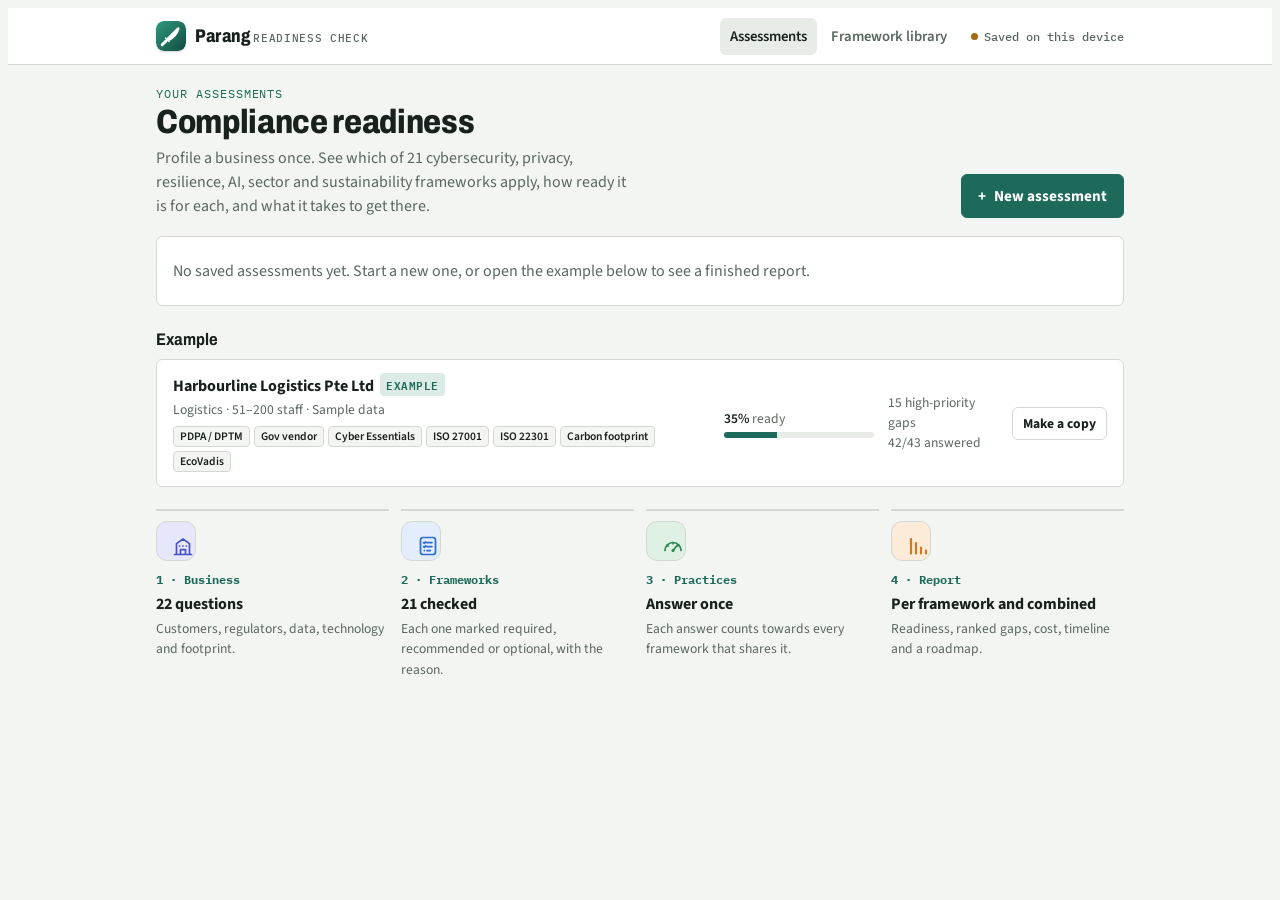
==== commit 3564f4ba: "Rebrand as Parang and add an icon set Front page leads with the Parang story (sharpen operations, go" ====
--- a/artifact.html
+++ b/artifact.html
@@ -1,4 +1,4 @@
-<title>Compliance Readiness Check</title>
+<title>Parang Readiness Check</title>
 <link rel="preconnect" href="https://fonts.googleapis.com">
 <link rel="preconnect" href="https://fonts.gstatic.com" crossorigin>
 <link rel="stylesheet" href="https://fonts.googleapis.com/css2?family=Archivo:wdth,wght@75..100,500..800&family=Source+Sans+3:wght@400;600;700&family=IBM+Plex+Mono:wght@400;500&display=swap">
@@ -279,12 +279,88 @@
 .grid2.tight h3{margin-bottom:6px}
 .crumb .meta{margin:0 2px}
 @media (max-width:560px){.steps button .n{display:none}.steps button{font-size:.82rem;padding:9px 2px}}
+.appnav a.navhome{font:600 .92rem var(--f-body);color:var(--muted);padding:8px 10px;border-radius:var(--r);text-decoration:none}
+.appnav a.navhome:hover{color:var(--fg);background:var(--sunk)}
+.appnav a.navhome:focus-visible{outline:2px solid var(--accent);outline-offset:2px}
+
+/* Parang brand and icon set */
+:root{--blue:#2D6BD2;--blue-s:#E4EDFC;--purple:#7650CC;--purple-s:#EEE8FB;--orange:#CF7A22;--orange-s:#FCEBD8;--teal:#1A8AA0;--teal-s:#DCF1F5;--indigo:#4952C4;--indigo-s:#E6E7FA;--green:#2C8650;--green-s:#DEF1E4;--rose:#C8425A;--rose-s:#FAE3E8}
+@media (prefers-color-scheme: dark){:root:not([data-theme="light"]){--blue:#7FA9F2;--blue-s:#1B2A44;--purple:#B39AF0;--purple-s:#2A2240;--orange:#F0A75C;--orange-s:#3A2A18;--teal:#6CC9DB;--teal-s:#173238;--indigo:#9AA1F2;--indigo-s:#22254A;--green:#74CE96;--green-s:#1A3324;--rose:#F08B9E;--rose-s:#3E1F27}}
+:root[data-theme="dark"]{--blue:#7FA9F2;--blue-s:#1B2A44;--purple:#B39AF0;--purple-s:#2A2240;--orange:#F0A75C;--orange-s:#3A2A18;--teal:#6CC9DB;--teal-s:#173238;--indigo:#9AA1F2;--indigo-s:#22254A;--green:#74CE96;--green-s:#1A3324;--rose:#F08B9E;--rose-s:#3E1F27}
+.logo{width:30px;height:30px;flex:none;border-radius:8px;box-shadow:0 1px 2px rgba(16,40,34,.2)}
+.brand{font-size:1.15rem}
+.ic{width:24px;height:24px;flex:none;display:inline-block;vertical-align:middle}
+.tile{width:40px;height:40px;border-radius:11px;display:inline-grid;place-items:center;flex:none;background:var(--ts);color:var(--tc)}
+.tile.lg{width:48px;height:48px;border-radius:13px}
+.tile.lg .ic{width:27px;height:27px}
+.tile.sm{width:22px;height:22px;border-radius:6px}
+.tile.sm .ic{width:15px;height:15px}
+.c-blue{--tc:var(--blue);--ts:var(--blue-s)}.c-purple{--tc:var(--purple);--ts:var(--purple-s)}.c-orange{--tc:var(--orange);--ts:var(--orange-s)}
+.c-teal{--tc:var(--teal);--ts:var(--teal-s)}.c-indigo{--tc:var(--indigo);--ts:var(--indigo-s)}.c-green{--tc:var(--green);--ts:var(--green-s)}.c-rose{--tc:var(--rose);--ts:var(--rose-s)}
+.famh{display:flex;align-items:center;gap:10px}
+.famh .tile{width:30px;height:30px;border-radius:8px}
+.famh .tile .ic{width:18px;height:18px}
+.how .tile{margin-bottom:6px}
+.pathcard .tile{margin-bottom:4px}
+.libtop{display:flex;gap:12px;align-items:flex-start}
+.routeline{display:flex;align-items:center;gap:8px;flex-wrap:wrap}
+@media (max-width:560px){.appnav{flex-wrap:wrap;gap:0;margin-left:0;width:100%}.appnav button,.appnav a.navhome{padding:6px 8px;font-size:.88rem}}
 </style>
+<svg xmlns="http://www.w3.org/2000/svg" width="0" height="0" style="position:absolute" aria-hidden="true" focusable="false">
+ <defs>
+  <linearGradient id="g-brand" x1="0" y1="0" x2="1" y2="1"><stop offset="0" stop-color="#2E9A7F"/><stop offset="1" stop-color="#134A3F"/></linearGradient>
+ </defs>
+ <!-- Brand: a parang blade on a rounded tile -->
+ <symbol id="i-logo" viewBox="0 0 32 32">
+  <rect width="32" height="32" rx="8.5" fill="url(#g-brand)"/>
+  <path d="M11.2 18.6 L22.6 7.2 Q25.6 5.6 24.9 9.1 Q22.6 16.6 14.2 21.4 Z" fill="#fff"/>
+  <path d="M11.4 18.9 L22.7 7.5" stroke="#CDEDE3" stroke-width=".7" fill="none" stroke-linecap="round"/>
+  <path d="M6.6 25.4 L10.9 21.1" stroke="#fff" stroke-width="3.2" stroke-linecap="round" fill="none"/>
+  <path d="M10.1 18.2 L13.8 21.9" stroke="#fff" stroke-width="1.6" stroke-linecap="round" fill="none"/>
+ </symbol>
+ <symbol id="i-blade" viewBox="0 0 24 24">
+  <path d="M8.2 14.2 L17.6 4.8 Q20.4 3.3 19.8 6.4 Q18 12.4 11 16.6 Z" fill="currentColor" stroke="none"/>
+  <path d="M3.8 20.2 L7.6 16.4" stroke="currentColor" stroke-width="2.6" stroke-linecap="round" fill="none"/>
+  <path d="M7.2 13.4 L10.6 16.8" stroke="currentColor" stroke-width="1.5" stroke-linecap="round" fill="none"/>
+ </symbol>
+ <g fill="none" stroke="currentColor" stroke-width="1.7" stroke-linecap="round" stroke-linejoin="round">
+ <symbol id="i-compass" viewBox="0 0 24 24"><circle cx="12" cy="12" r="8.75" fill="none" stroke="currentColor" stroke-width="1.7"/><path d="M15.6 8.4 13.3 13.3 8.4 15.6 10.7 10.7Z" fill="currentColor" stroke="currentColor" stroke-width="1.2" stroke-linejoin="round"/></symbol>
+ <symbol id="i-stopwatch" viewBox="0 0 24 24"><g fill="none" stroke="currentColor" stroke-width="1.7" stroke-linecap="round"><circle cx="12" cy="13.5" r="7.5"/><path d="M12 13.5V9.6M10 2.8h4M12 2.8V6M18.3 6.8l1.3-1.3"/></g></symbol>
+ <symbol id="i-target" viewBox="0 0 24 24"><g fill="none" stroke="currentColor" stroke-width="1.7" stroke-linecap="round" stroke-linejoin="round"><circle cx="11" cy="13" r="8"/><circle cx="11" cy="13" r="4.4"/><path d="M11 13 19.5 4.5M16.4 4.2l3.4.3.3 3.4"/></g><circle cx="11" cy="13" r="1.3" fill="currentColor"/></symbol>
+ <symbol id="i-question" viewBox="0 0 24 24"><g fill="none" stroke="currentColor" stroke-width="1.7" stroke-linecap="round" stroke-linejoin="round"><path d="M5 4.8h14a1.8 1.8 0 0 1 1.8 1.8v8.2a1.8 1.8 0 0 1-1.8 1.8h-8.6L6.2 20v-3.4H5a1.8 1.8 0 0 1-1.8-1.8V6.6A1.8 1.8 0 0 1 5 4.8z"/><path d="M10.2 9.2a1.9 1.9 0 1 1 2.6 1.8c-.5.2-.8.6-.8 1.1v.3"/></g><circle cx="12" cy="14.3" r=".95" fill="currentColor"/></symbol>
+ <symbol id="i-scale" viewBox="0 0 24 24"><g fill="none" stroke="currentColor" stroke-width="1.7" stroke-linecap="round" stroke-linejoin="round"><path d="M12 4v15.5M8 19.5h8M5.5 6.5 12 5l6.5 1.5"/><path d="M5.5 6.5 3 12.2a2.6 2.6 0 0 0 5 0zM18.5 6.5 16 12.2a2.6 2.6 0 0 0 5 0z"/></g></symbol>
+ <symbol id="i-hourglass" viewBox="0 0 24 24"><g fill="none" stroke="currentColor" stroke-width="1.7" stroke-linecap="round" stroke-linejoin="round"><path d="M6.5 3.5h11M6.5 20.5h11M8 3.5c0 4.2 4 5.3 4 8.5s-4 4.3-4 8.5M16 3.5c0 4.2-4 5.3-4 8.5s4 4.3 4 8.5"/></g><path d="M9.6 18.6c.6-1.6 1.6-2.4 2.4-2.4s1.8.8 2.4 2.4z" fill="currentColor"/></symbol>
+ <symbol id="i-checklist" viewBox="0 0 24 24"><g fill="none" stroke="currentColor" stroke-width="1.7" stroke-linecap="round" stroke-linejoin="round"><rect x="4.5" y="3.5" width="15" height="17" rx="2.6"/><path d="M11 8.6h5M11 12.6h5M11 16.6h3.4M7.6 8.6l.8.8 1.3-1.5M7.6 12.6l.8.8 1.3-1.5"/></g><circle cx="8.4" cy="16.6" r=".9" fill="currentColor"/></symbol>
+ <symbol id="i-gauge" viewBox="0 0 24 24"><g fill="none" stroke="currentColor" stroke-width="1.7" stroke-linecap="round" stroke-linejoin="round"><path d="M4 16.5a8 8 0 1 1 16 0"/><path d="M12 16.5l4-5"/><path d="M6.3 11.2l1 .7M12 8.5V9.7M17.7 11.2l-1 .7"/></g><circle cx="12" cy="16.5" r="1.6" fill="currentColor"/></symbol>
+ <symbol id="i-ranked" viewBox="0 0 24 24"><g fill="none" stroke="currentColor" stroke-width="2.2" stroke-linecap="round"><path d="M5 19.5V5M10 19.5V9M15 19.5v-6M20 19.5v-3"/></g></symbol>
+ <symbol id="i-coins" viewBox="0 0 24 24"><g fill="none" stroke="currentColor" stroke-width="1.7" stroke-linecap="round" stroke-linejoin="round"><ellipse cx="12" cy="6.8" rx="7" ry="2.6"/><path d="M5 6.8v5c0 1.4 3.1 2.6 7 2.6s7-1.2 7-2.6v-5M5 11.8v5c0 1.4 3.1 2.6 7 2.6s7-1.2 7-2.6v-5"/></g></symbol>
+ <symbol id="i-calendar" viewBox="0 0 24 24"><g fill="none" stroke="currentColor" stroke-width="1.7" stroke-linecap="round" stroke-linejoin="round"><rect x="3.5" y="5" width="17" height="15.5" rx="3"/><path d="M3.5 10h17M8 3v4M16 3v4M9 15.2l2 2 4-4.2"/></g></symbol>
+ <symbol id="i-download" viewBox="0 0 24 24"><g fill="none" stroke="currentColor" stroke-width="1.7" stroke-linecap="round" stroke-linejoin="round"><path d="M12 3.8v11M7.5 10.6 12 15l4.5-4.4M5 19.6h14"/></g></symbol>
+ <symbol id="i-shield" viewBox="0 0 24 24"><g fill="none" stroke="currentColor" stroke-width="1.7" stroke-linecap="round" stroke-linejoin="round"><path d="M12 3 19.5 6v5.6c0 4.6-3.2 8.2-7.5 9.4-4.3-1.2-7.5-4.8-7.5-9.4V6z"/><path d="M8.8 12.1l2.2 2.2 4.2-4.4"/></g></symbol>
+ <symbol id="i-lock" viewBox="0 0 24 24"><g fill="none" stroke="currentColor" stroke-width="1.7" stroke-linecap="round" stroke-linejoin="round"><rect x="5" y="10.3" width="14" height="10.2" rx="2.8"/><path d="M8.5 10.3V7.6a3.5 3.5 0 0 1 7 0v2.7M12 15v1.8"/></g><circle cx="12" cy="14.6" r="1.2" fill="currentColor"/></symbol>
+ <symbol id="i-cycle" viewBox="0 0 24 24"><g fill="none" stroke="currentColor" stroke-width="1.7" stroke-linecap="round" stroke-linejoin="round"><path d="M19.6 12.4a7.6 7.6 0 0 1-13 4.9M4.4 11.6a7.6 7.6 0 0 1 13-4.9"/><path d="M17.8 3.4v3.5h-3.5M6.2 20.6v-3.5h3.5"/></g></symbol>
+ <symbol id="i-cloud" viewBox="0 0 24 24"><g fill="none" stroke="currentColor" stroke-width="1.7" stroke-linecap="round" stroke-linejoin="round"><path d="M7.2 18.8h9.9a4.1 4.1 0 0 0 .5-8.2 5.6 5.6 0 0 0-10.8-1 4.6 4.6 0 0 0 .4 9.2z"/></g><path d="M12 10.6l.8 2.1 2.1.8-2.1.8-.8 2.1-.8-2.1-2.1-.8 2.1-.8z" fill="currentColor"/></symbol>
+ <symbol id="i-building" viewBox="0 0 24 24"><g fill="none" stroke="currentColor" stroke-width="1.7" stroke-linecap="round" stroke-linejoin="round"><path d="M3.5 20.5h17M5.5 20.5V9.6L12 5l6.5 4.6v10.9M9.5 20.5v-4.8h5v4.8M8.6 12h.1M12 12h.1M15.4 12h.1"/></g></symbol>
+ <symbol id="i-leaf" viewBox="0 0 24 24"><g fill="none" stroke="currentColor" stroke-width="1.7" stroke-linecap="round" stroke-linejoin="round"><path d="M19.6 4.4C10.4 4.2 4.6 9 4.6 16.2c0 1.2.1 2.3.4 3.4 7.4 0 14.6-4 14.6-15.2z"/><path d="M5 19.6c2.8-4.2 6.4-7.6 10.4-9.8"/></g></symbol>
+ <symbol id="i-chat" viewBox="0 0 24 24"><g fill="none" stroke="currentColor" stroke-width="1.7" stroke-linecap="round" stroke-linejoin="round"><path d="M5 4.8h14a1.8 1.8 0 0 1 1.8 1.8v8.2a1.8 1.8 0 0 1-1.8 1.8h-8.6L6.2 20v-3.4H5a1.8 1.8 0 0 1-1.8-1.8V6.6A1.8 1.8 0 0 1 5 4.8z"/></g><circle cx="8.3" cy="10.7" r="1" fill="currentColor"/><circle cx="12" cy="10.7" r="1" fill="currentColor"/><circle cx="15.7" cy="10.7" r="1" fill="currentColor"/></symbol>
+ <symbol id="i-search" viewBox="0 0 24 24"><g fill="none" stroke="currentColor" stroke-width="1.7" stroke-linecap="round"><circle cx="10.5" cy="10.5" r="6.2"/><path d="M15.2 15.2 20 20"/></g></symbol>
+ <symbol id="i-sign" viewBox="0 0 24 24"><g fill="none" stroke="currentColor" stroke-width="1.7" stroke-linecap="round" stroke-linejoin="round"><path d="M14 3.5H7A1.9 1.9 0 0 0 5 5.4v13.2a1.9 1.9 0 0 0 2 1.9h10a1.9 1.9 0 0 0 2-1.9V8.5z"/><path d="M14 3.5v5h5M8.2 16.4c.9-1.6 1.9-1.6 2.4 0 .5 1.5 1.5 1.4 2.4 0 .7-1 1.6-1 2.6.3"/></g></symbol>
+ <symbol id="i-layers" viewBox="0 0 24 24"><g fill="none" stroke="currentColor" stroke-width="1.7" stroke-linecap="round" stroke-linejoin="round"><path d="M12 3.8 20 8l-8 4.2L4 8z"/><path d="M4 12l8 4.2 8-4.2M4 16l8 4.2 8-4.2"/></g></symbol>
+ <symbol id="i-seal" viewBox="0 0 24 24"><g fill="none" stroke="currentColor" stroke-width="1.7" stroke-linecap="round" stroke-linejoin="round"><circle cx="12" cy="9.4" r="5.8"/><path d="M8.8 14.3 7.6 21l4.4-2.4 4.4 2.4-1.2-6.7M9.6 9.5l1.6 1.6 3.1-3.2"/></g></symbol>
+ <symbol id="i-receipt" viewBox="0 0 24 24"><g fill="none" stroke="currentColor" stroke-width="1.7" stroke-linecap="round" stroke-linejoin="round"><path d="M6 3.5h12v17l-2-1.3-2 1.3-2-1.3-2 1.3-2-1.3-2 1.3z"/><path d="M9 8h6M9 11.5h6M9 15h3.5"/></g></symbol>
+ <symbol id="i-people" viewBox="0 0 24 24"><g fill="none" stroke="currentColor" stroke-width="1.7" stroke-linecap="round" stroke-linejoin="round"><circle cx="9" cy="8.4" r="3.1"/><path d="M3.4 19.4c.6-3.1 2.8-5 5.6-5s5 1.9 5.6 5"/><circle cx="16.6" cy="9.4" r="2.4"/><path d="M15.7 14.4c2.5-.3 4.5 1.2 5.1 4.6"/></g></symbol>
+ <symbol id="i-repeat" viewBox="0 0 24 24"><g fill="none" stroke="currentColor" stroke-width="1.7" stroke-linecap="round" stroke-linejoin="round"><path d="M4.5 11V9.2a3 3 0 0 1 3-3h11.5M15.6 3l3.4 3.2-3.4 3.2M19.5 13v1.8a3 3 0 0 1-3 3H5M8.4 21 5 17.8l3.4-3.2"/></g></symbol>
+ <symbol id="i-alert" viewBox="0 0 24 24"><g fill="none" stroke="currentColor" stroke-width="1.7" stroke-linecap="round" stroke-linejoin="round"><path d="M12 3 19.5 6v5.6c0 4.6-3.2 8.2-7.5 9.4-4.3-1.2-7.5-4.8-7.5-9.4V6z"/><path d="M12 8.4v4.2"/></g><circle cx="12" cy="15.6" r="1" fill="currentColor"/></symbol>
+ <symbol id="i-percent" viewBox="0 0 24 24"><g fill="none" stroke="currentColor" stroke-width="1.7" stroke-linecap="round"><path d="M18 6 6 18"/><circle cx="7.6" cy="7.6" r="2.4"/><circle cx="16.4" cy="16.4" r="2.4"/></g></symbol>
+ <symbol id="i-check" viewBox="0 0 24 24"><path d="M5 12.5l4.3 4.3L19 7" fill="none" stroke="currentColor" stroke-width="2.4" stroke-linecap="round" stroke-linejoin="round"/></symbol>
+ <symbol id="i-arrow" viewBox="0 0 24 24"><path d="M5 12h13.5M13 6.5l5.5 5.5-5.5 5.5" fill="none" stroke="currentColor" stroke-width="2" stroke-linecap="round" stroke-linejoin="round"/></symbol>
+ </g>
+</svg>
 <header class="appbar">
   <div class="in">
     <button class="brand" type="button" data-nav="home" aria-label="Home">
-      <svg width="26" height="26" viewBox="0 0 26 26" aria-hidden="true"><path d="M13 2 L23 6 V12.5 C23 18.5 18.8 22.6 13 24 C7.2 22.6 3 18.5 3 12.5 V6 Z" fill="var(--accent)"/><path d="M8.5 13 L11.8 16.2 L17.8 9.8" fill="none" stroke="var(--on-accent)" stroke-width="2.4" stroke-linecap="round" stroke-linejoin="round"/></svg>
-      <span>Readiness Check <small>Cyber · Privacy · Resilience · ESG</small></span>
+      <svg class="logo" viewBox="0 0 32 32" aria-hidden="true"><use href="#i-logo"/></svg>
+      <span>Parang <small>Readiness Check</small></span>
     </button>
     <nav class="appnav" aria-label="Main">
       <button type="button" data-nav="home" id="nav-home">Assessments</button>
@@ -897,7 +973,7 @@
    <div class="wshead">${target?`<div class="crumb"><button class="linkbtn" type="button" data-back-assess>← Back to ${esc(nameOf(cur))}</button></div>`:`<div class="crumb"><button class="linkbtn" type="button" data-nav="home">← All assessments</button></div>`}
      <span class="eyebrow">${target?"Change approach":"New assessment"}</span><h1>How can we help?</h1>
      <p class="muted" style="margin:0;max-width:62ch">Choose the route that fits where you are. ${target?"Your answers so far are kept.":"You can switch later without losing answers."}</p></div>
-   <div class="pathgrid">${["guided","request","direct"].map(k=>{const P=PATHS[k];return `<button class="pathcard" type="button" data-path="${k}">
+   <div class="pathgrid">${["guided","request","direct"].map(k=>{const P=PATHS[k];return `<button class="pathcard" type="button" data-path="${k}">${tile(PATH_IC[k][0],PATH_IC[k][1],"lg")}
      <span class="eyebrow">${esc(P.name)} · ${esc(P.time)}</span><strong class="ptitle">${esc(P.title)}</strong><span class="pdesc">${esc(P.desc)}</span>
      <ul class="plain">${P.gets.map(g=>`<li>${esc(g)}</li>`).join("")}</ul><span class="pgo">Start →</span></button>`}).join("")}</div>
    <p class="meta" style="margin-top:14px">Want to screen everything? <button class="linkbtn" type="button" data-path="full">Run the full check of all ${FRAMEWORKS.length} frameworks</button></p>`;
@@ -953,7 +1029,7 @@
   const sel=new Set(cur.fw||[]);
   $("#stepview").innerHTML=`<div class="panel">
    <section class="card intro"><h2>Which frameworks do you need?</h2><p class="meta" style="margin:0">Tick one or more. Not sure? <button class="linkbtn" type="button" data-switch="guided">Switch to the guided route</button> and keep your answers.</p></section>
-   ${FAMILIES.map(fm=>`<section class="fwfam"><h2>${esc(fm)}</h2><div class="fwgrid">${FRAMEWORKS.filter(f=>f.fam===fm).map(f=>`<label class="fwcard${sel.has(f.id)?" on":""}"><input type="checkbox" data-fw="${f.id}" id="fw-${f.id}" ${sel.has(f.id)?"checked":""}>
+   ${FAMILIES.map(fm=>`<section class="fwfam"><h2 class="famh">${famTile(fm)}${esc(fm)}</h2><div class="fwgrid">${FRAMEWORKS.filter(f=>f.fam===fm).map(f=>`<label class="fwcard${sel.has(f.id)?" on":""}"><input type="checkbox" data-fw="${f.id}" id="fw-${f.id}" ${sel.has(f.id)?"checked":""}>
      <span class="fwtop"><strong>${esc(f.short)}</strong><span class="meta">${esc(f.kind)}</span></span><span class="meta">${esc(PLAIN[f.id])}</span><span class="meta">Typically ${f.months[0]}–${f.months[0]+f.months[1]} months</span></label>`).join("")}</div></section>`).join("")}
    <div class="nav"><span class="meta" id="fwCount">${sel.size} selected</span><button class="btn" data-step="profile" type="button" id="chooseNext">Next: scoping questions</button></div></div>`;
   wireFwChecks();
@@ -1038,7 +1114,7 @@
 let items=[];
 let mode="local", col=null;
 let exampleWork=clone(EXAMPLE);
-const CFG_DEFAULT={firm:"",email:"",phone:"",rate:1200,response:"within 1 working day",showCost:true};
+const CFG_DEFAULT={firm:"Parang",email:"",phone:"",rate:1200,response:"within 1 working day",showCost:true};
 let cfg=(()=>{try{return {...CFG_DEFAULT,...JSON.parse(localStorage.getItem("iso27k-cfg")||"{}")}}catch(e){return {...CFG_DEFAULT}}})();
 let isConsultant=false, leadsRemote=[], leadsMode="local", deskTab="leads", curLead=null, leadSent={};
 let view="home", cur=null, step="profile", repTab="overview", soaFilter="all", soaTheme="all", libTab="frameworks", libQ="", libFam="all", pendingDelete=null;
@@ -1129,6 +1205,12 @@
 const lvlPill=l=>l?`<span class="pill L-${l}">${LEVELS[l]}</span>`:"";
 const bar=(pct)=>`<span class="mini"><span>${pct}%</span><span class="track"><i style="width:${pct}%"></i></span></span>`;
 
+/* ===================== Icons ===================== */
+const FAM_IC={"Cybersecurity":["shield","blue"],"Privacy":["lock","purple"],"Resilience and availability":["cycle","orange"],"AI and cloud":["cloud","teal"],"Sector":["building","indigo"],"Sustainability":["leaf","green"]};
+const PATH_IC={guided:["compass","teal"],request:["stopwatch","orange"],direct:["target","rose"],full:["checklist","blue"]};
+const tile=(n,c,cls="")=>`<span class="tile ${cls} c-${c}" aria-hidden="true"><svg class="ic"><use href="#i-${n}"/></svg></span>`;
+const famTile=(fm,cls="")=>{const [n,c]=FAM_IC[fm]||["shield","blue"];return tile(n,c,cls)};
+
 /* ===================== Navigation ===================== */
 function setNav(){
   $("#nav-home").setAttribute("aria-current",view==="home"||view==="assess"?"page":"false");
@@ -1164,10 +1246,10 @@
    <h2 style="margin:24px 0 10px;font-size:1.05rem">Example</h2>
    <div class="list">${row(exampleWork)}</div>
    <div class="how">
-     <div><b>1 · Business</b><strong>22 questions</strong><span class="meta">Customers, regulators, data, technology and footprint.</span></div>
-     <div><b>2 · Frameworks</b><strong>${FRAMEWORKS.length} checked</strong><span class="meta">Each one marked required, recommended or optional, with the reason.</span></div>
-     <div><b>3 · Practices</b><strong>Answer once</strong><span class="meta">Each answer counts towards every framework that shares it.</span></div>
-     <div><b>4 · Report</b><strong>Per framework and combined</strong><span class="meta">Readiness, ranked gaps, cost, timeline and a roadmap.</span></div>
+     <div>${tile("building","indigo")}<b>1 · Business</b><strong>22 questions</strong><span class="meta">Customers, regulators, data, technology and footprint.</span></div>
+     <div>${tile("checklist","blue")}<b>2 · Frameworks</b><strong>${FRAMEWORKS.length} checked</strong><span class="meta">Each one marked required, recommended or optional, with the reason.</span></div>
+     <div>${tile("gauge","green")}<b>3 · Practices</b><strong>Answer once</strong><span class="meta">Each answer counts towards every framework that shares it.</span></div>
+     <div>${tile("ranked","orange")}<b>4 · Report</b><strong>Per framework and combined</strong><span class="meta">Readiness, ranked gaps, cost, timeline and a roadmap.</span></div>
    </div>`;
   $("#newBtn").addEventListener("click",()=>{pathPick="new";go("start")});
 }
@@ -1194,7 +1276,7 @@
   if(!st.some(x=>x[0]===step))step=st[0][0];
   $("#view").innerHTML=`
    <div class="wshead"><div class="crumb"><button class="linkbtn" type="button" data-nav="home">← All assessments</button>${a.example?"":`<span class="meta">·</span><button class="linkbtn" type="button" data-change-path>Change approach</button>`}</div>
-     <span class="eyebrow">${esc(PATHS[a.path].name)} route · ${esc(PATHS[a.path].title)}</span>
+     <span class="eyebrow routeline">${tile(PATH_IC[a.path][0],PATH_IC[a.path][1],"sm")}${esc(PATHS[a.path].name)} route · ${esc(PATHS[a.path].title)}</span>
      <h1 id="wsTitle">${esc(nameOf(a))}</h1><span class="meta" id="wsMeta"></span></div>
    ${a.example?`<div class="banner"><span><strong>This is the example.</strong> Changes here aren't saved. Make a copy to keep your edits.</span><button class="btn small" type="button" data-copy="example">Make a copy</button></div>`:""}
    <div class="steps" style="grid-template-columns:repeat(${st.length},minmax(0,1fr))" role="tablist" aria-label="Steps">
@@ -1261,7 +1343,7 @@
       <span class="meta">${esc(f.kind)} · ${esc(f.name)}</span>
       ${s.why&&s.why.length?`<ul class="why">${s.why.map(w=>`<li>${esc(w)}</li>`).join("")}</ul>`:`<span class="meta">${esc(f.who)}</span>`}</label>`};
   const fam=FAMILIES.map(fm=>{const list=sc.filter(s=>s.f.fam===fm).sort((x,y)=>lvlRank(x.lvl)-lvlRank(y.lvl));
-    return `<section class="fwfam"><h2>${esc(fm)}</h2><div class="fwgrid">${list.map(card).join("")}</div></section>`}).join("");
+    return `<section class="fwfam"><h2 class="famh">${famTile(fm)}${esc(fm)}</h2><div class="fwgrid">${list.map(card).join("")}</div></section>`}).join("");
   const req=sc.filter(s=>s.lvl==="required").length,rec=sc.filter(s=>s.lvl==="recommended").length;
   $("#stepview").innerHTML=`<div class="panel">
     <div class="summarybar"><span><strong>${req}</strong> required · <strong>${rec}</strong> recommended for this business. Tick the ones to assess.</span>
@@ -1794,7 +1876,7 @@
 function renderFwLib(){
   const shareCount=f=>{const mine=fwPractices(f,{...PROFILE_DEFAULT,work:"hybrid",dev:"both",services:["saas","msp"],availability:"sla",ai:"build",customers:["consumers","gov","fi","hc"],markets:["eu"],payments:"direct",regulated:["mas","moh"]});const others=new Set();FRAMEWORKS.filter(g=>g!==f).forEach(g=>g.domains.forEach(d=>d.ps.forEach(id=>others.add(id))));return{n:mine.length,shared:mine.filter(id=>others.has(id)).length}};
   $("#libview").innerHTML=`<div class="filters" id="famF" style="margin-bottom:12px">${[["all","All"],...FAMILIES.map(f=>[f,f])].map(([v,l])=>`<button class="chip" data-fam="${esc(v)}" aria-pressed="${libFam===v}" type="button">${esc(l)}</button>`).join("")}</div>
-   <div class="libgrid">${FRAMEWORKS.filter(f=>libFam==="all"||f.fam===libFam).map(f=>{const s=shareCount(f);return `<section class="card libcard"><div><span class="eyebrow">${esc(f.fam)} · ${esc(f.kind)}</span><h2>${esc(f.short)}</h2><span class="meta">${esc(f.name)}</span></div>
+   <div class="libgrid">${FRAMEWORKS.filter(f=>libFam==="all"||f.fam===libFam).map(f=>{const s=shareCount(f);return `<section class="card libcard"><div class="libtop">${famTile(f.fam)}<div><span class="eyebrow">${esc(f.fam)} · ${esc(f.kind)}</span><h2>${esc(f.short)}</h2><span class="meta">${esc(f.name)}</span></div></div>
      <p style="margin:0">${esc(f.what)}</p>
      <dl class="kv small"><dt>Who needs it</dt><dd>${esc(f.who)}</dd><dt>Issued by</dt><dd>${esc(f.issuer)}</dd><dt>Typical time</dt><dd>${f.months[0]}–${f.months[0]+f.months[1]} months</dd><dt>Shared work</dt><dd>${s.shared} of ${s.n} practices also count for other frameworks</dd></dl>
      <div class="ctrls">${f.domains.map(d=>`<span class="cid">${esc(d.n)}</span>`).join("")}</div></section>`}).join("")}</div>`;
@@ -1840,5 +1922,9 @@
   if(e.target.matches(".row[data-open]")){e.preventDefault();openItem(e.target.dataset.open)}
   else if(e.target.matches(".row[data-lead],tr[data-rtab]")){e.preventDefault();e.target.click()}
 });
-go("home");
+/* Start straight into a route when linked as check.html#guided, #request or #direct */
+(function(){let h="";try{h=(location.hash||"").slice(1)}catch(e){}
+  if(PATHS[h]&&h!=="full"){pathPick="new";startPath(h);try{history.replaceState(null,"",location.pathname)}catch(e){}}
+  else go("home");
+})();
 </script>
